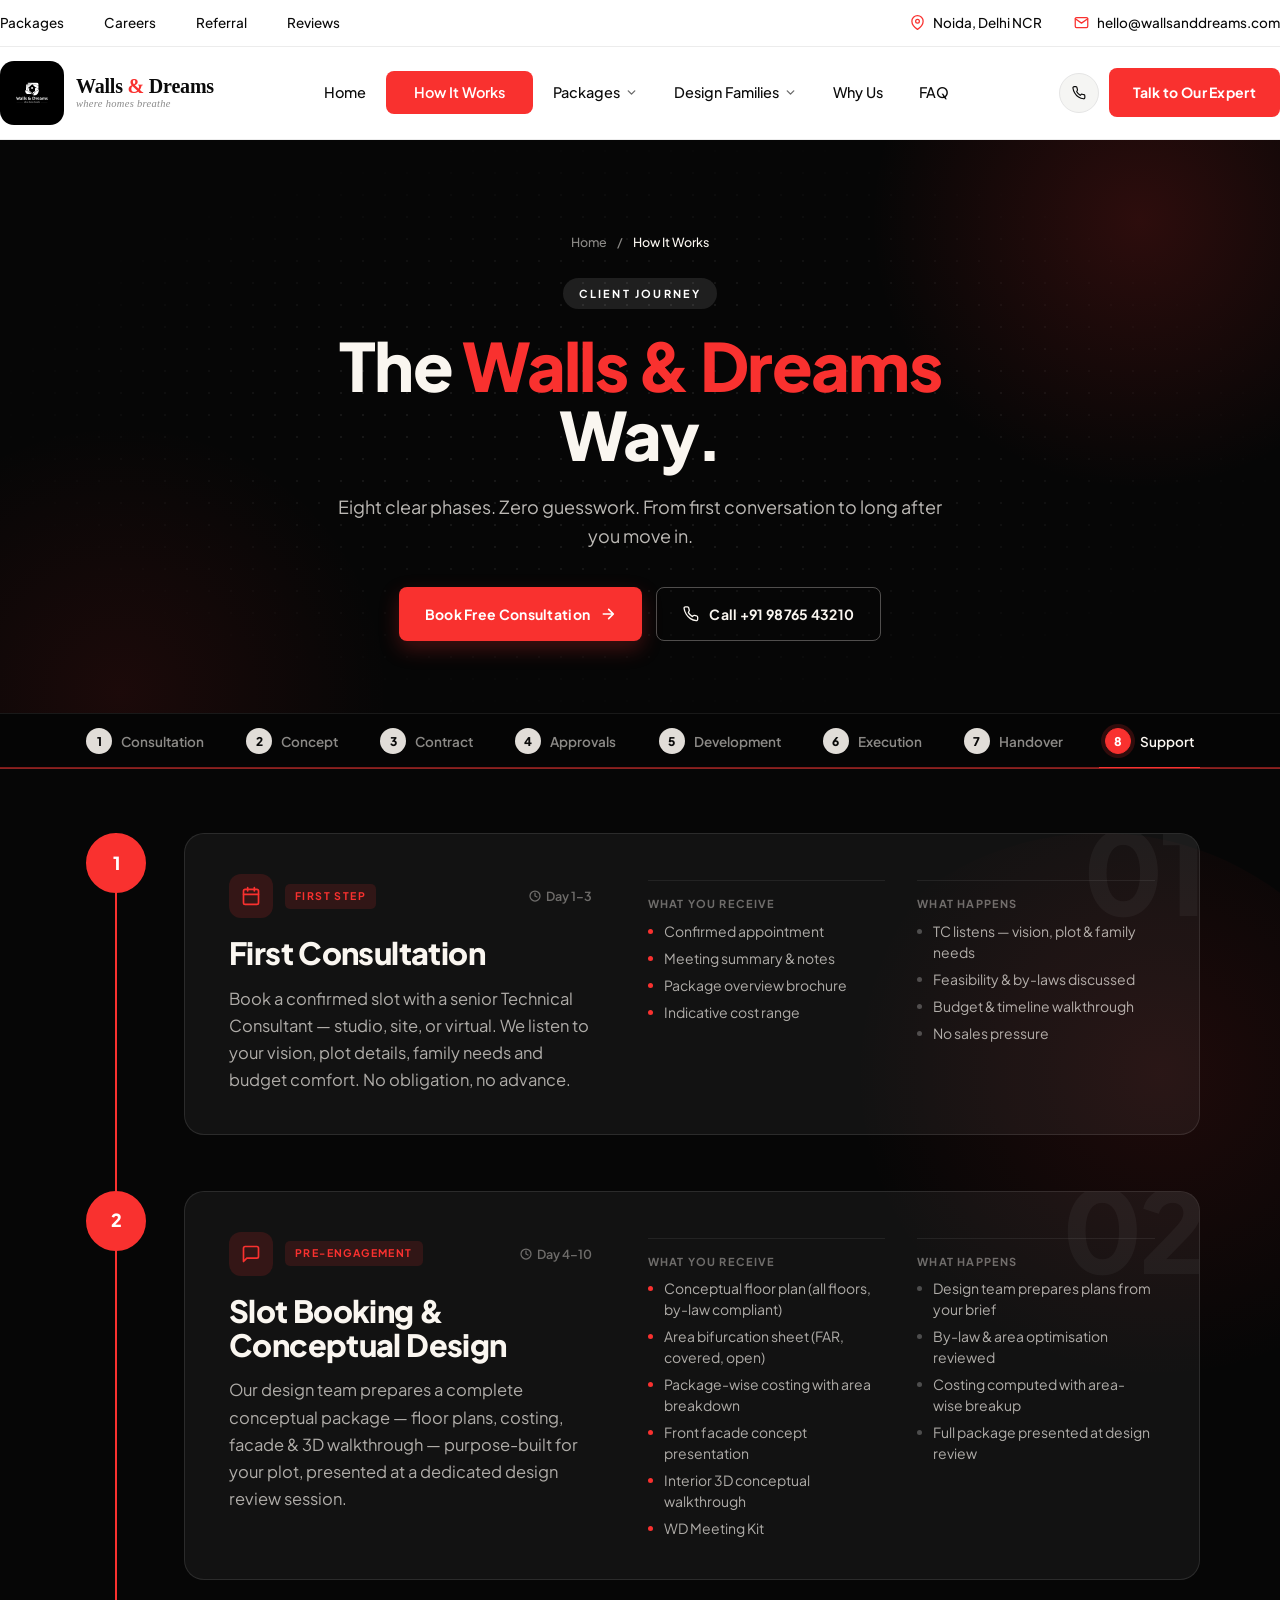
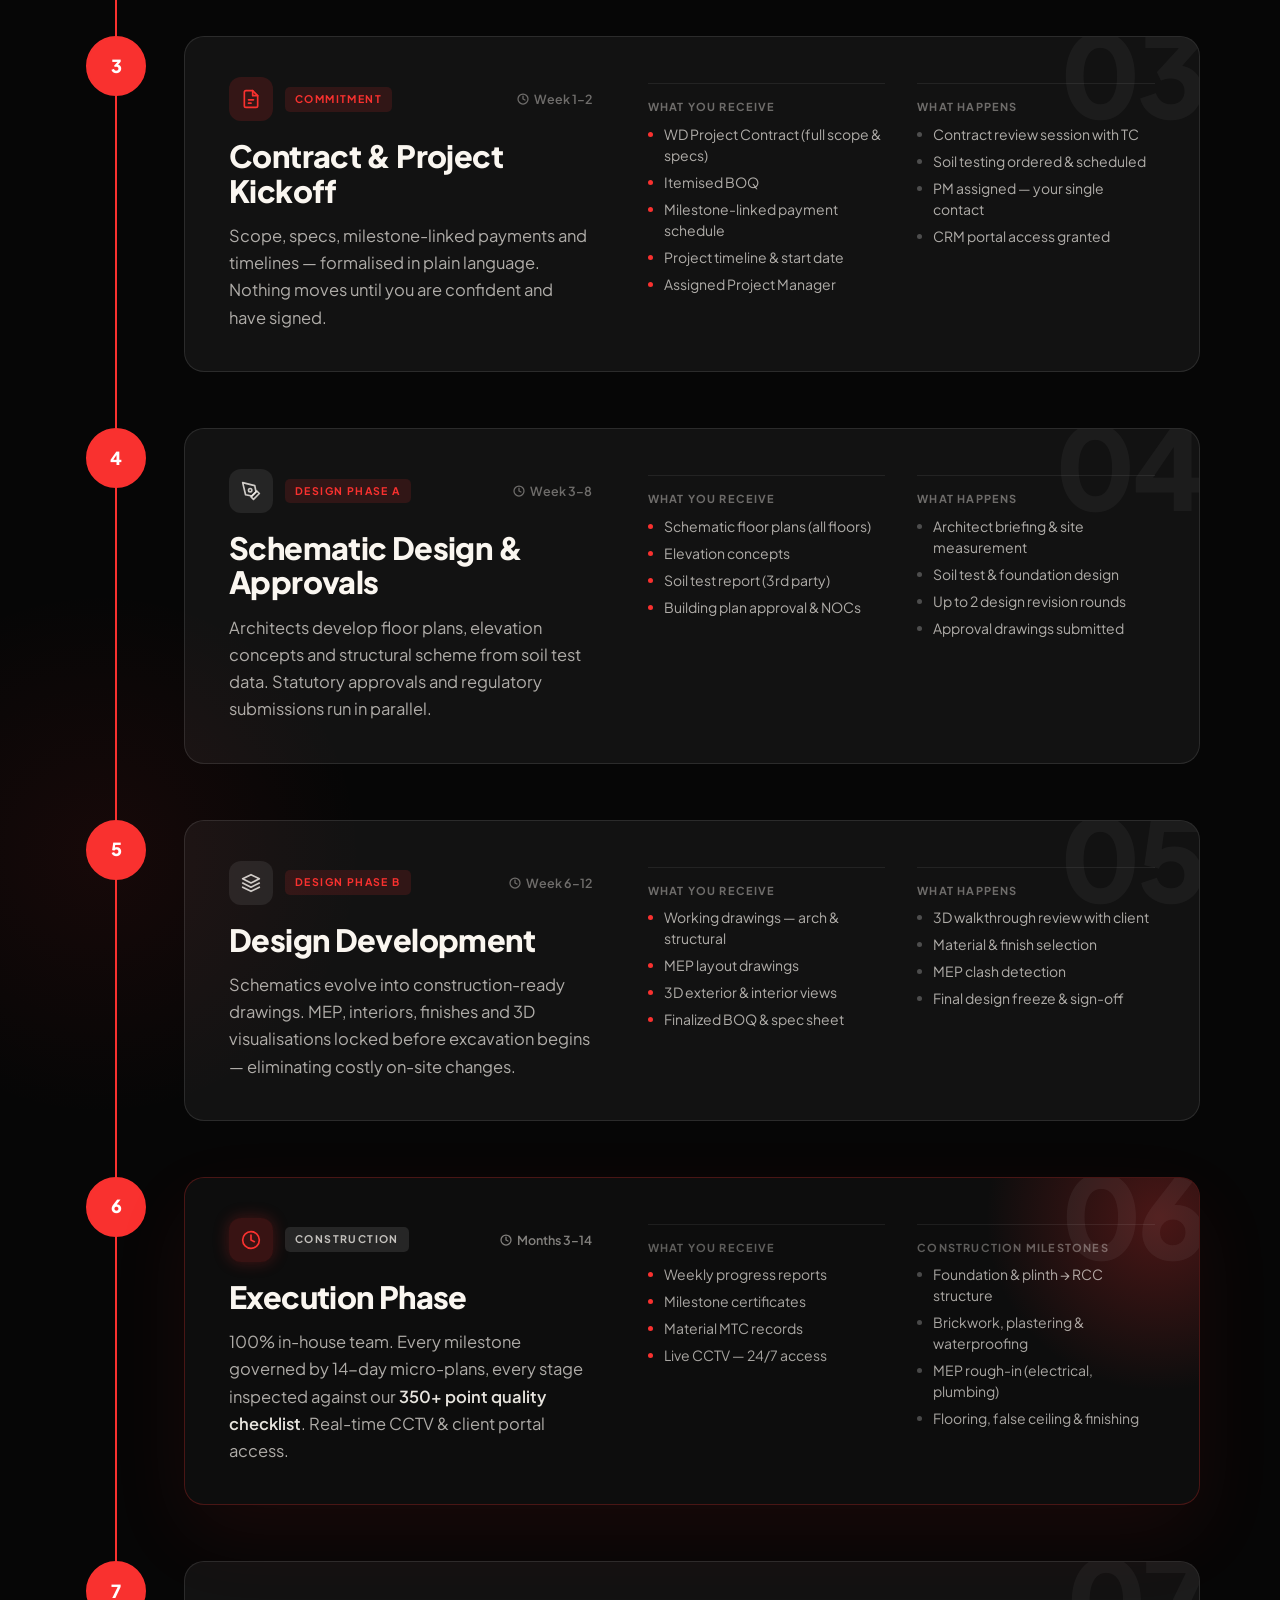
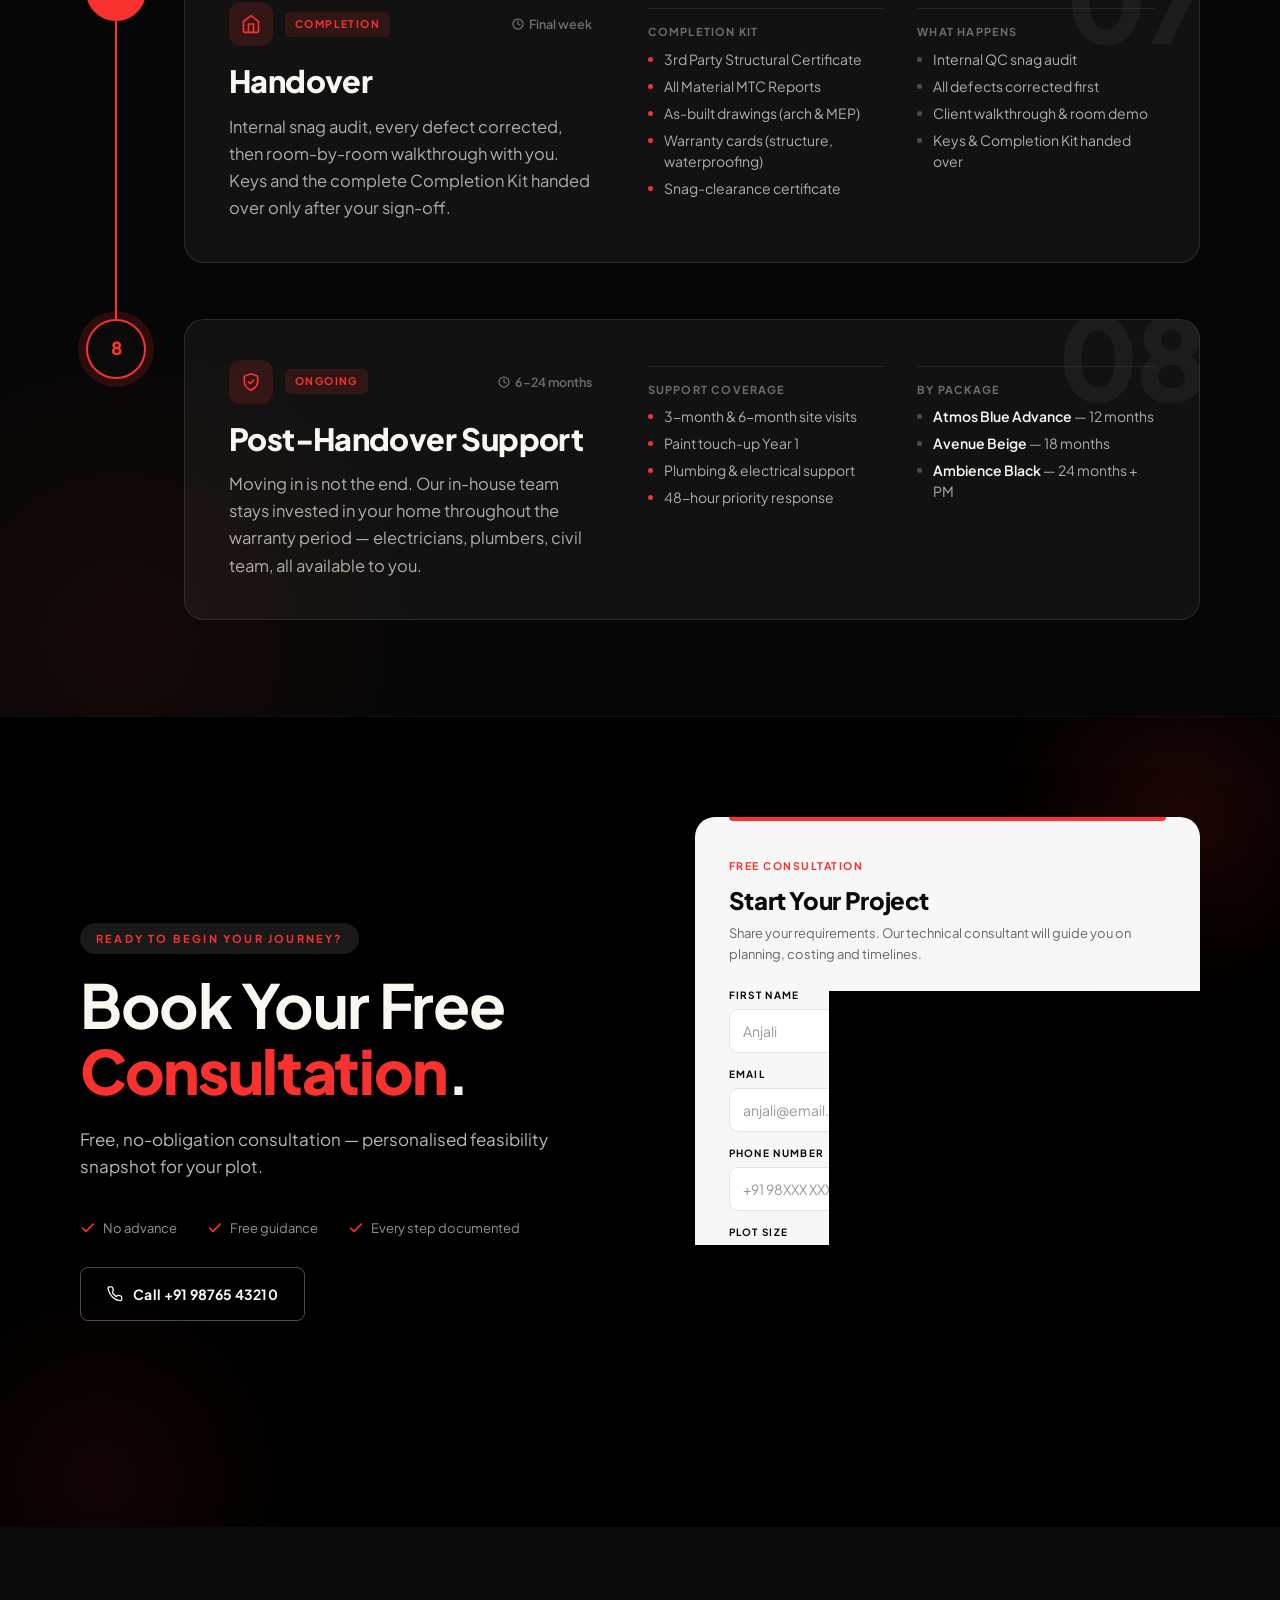
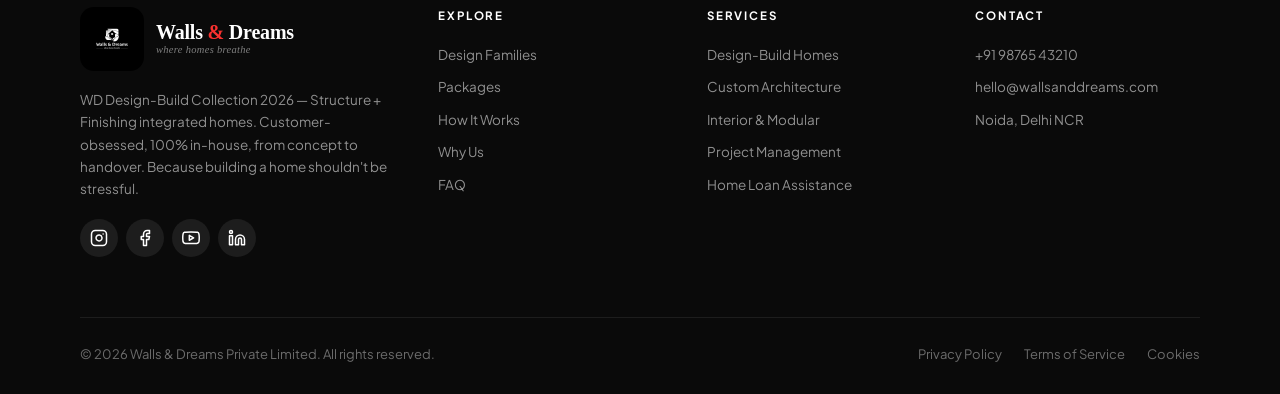
==== how-it-works/v2/index.html @ 701b35e3 "Add /how-it-works/v2/: the home page's 8-phase Client Journey as a dark timeline page Client asked f" ====
<!DOCTYPE html>
<html lang="en">
<head>
<meta charset="UTF-8">
<meta name="viewport" content="width=device-width, initial-scale=1.0">
<meta name="description" content="Eight clear phases, zero guesswork: first consultation, conceptual design, contract and kickoff, approvals, design development, in-house execution with live CCTV, handover with a Completion Kit, and up to 24 months of post-handover support.">
<title>How It Works: The Walls &amp; Dreams Way in 8 Phases | Walls &amp; Dreams</title>
<!-- v2 draft: duplicates the home page's Client Journey section and /how-it-works/ until the client picks one -->
<meta name="robots" content="noindex">
<link rel="canonical" href="https://wallsanddreams.com/how-it-works/v2/">
<meta property="og:type" content="website">
<meta property="og:site_name" content="Walls &amp; Dreams">
<meta property="og:title" content="The Walls &amp; Dreams Way — 8 Phases | Walls &amp; Dreams">
<meta property="og:description" content="Eight clear phases. Zero guesswork. From first conversation to long after you move in.">
<meta property="og:url" content="https://wallsanddreams.com/how-it-works/v2/">
<meta name="twitter:card" content="summary">
<link rel="preconnect" href="https://fonts.googleapis.com">
<link rel="preconnect" href="https://fonts.gstatic.com" crossorigin>
<link href="https://fonts.googleapis.com/css2?family=Plus+Jakarta+Sans:ital,wght@0,300;0,400;0,500;0,600;0,700;0,800;1,400&display=swap" rel="stylesheet">
<link rel="stylesheet" href="../../css/style.css">
<link rel="stylesheet" href="../../css/how-it-works-v2.css">
<script type="application/ld+json">
{
  "@context": "https://schema.org",
  "@graph": [
    {
      "@type": "BreadcrumbList",
      "itemListElement": [
        { "@type": "ListItem", "position": 1, "name": "Home", "item": "https://wallsanddreams.com/" },
        { "@type": "ListItem", "position": 2, "name": "How It Works", "item": "https://wallsanddreams.com/how-it-works/v2/" }
      ]
    },
    {
      "@type": "ItemList",
      "name": "The Walls & Dreams Way",
      "description": "Eight clear phases. Zero guesswork. From first conversation to long after you move in.",
      "itemListOrder": "https://schema.org/ItemListOrderAscending",
      "numberOfItems": 8,
      "itemListElement": [
        { "@type": "ListItem", "position": 1, "name": "First Consultation", "url": "https://wallsanddreams.com/how-it-works/v2/#step-1", "description": "Book a confirmed slot with a senior Technical Consultant — studio, site, or virtual. We listen to your vision, plot details, family needs and budget comfort. No obligation, no advance." },
        { "@type": "ListItem", "position": 2, "name": "Slot Booking & Conceptual Design", "url": "https://wallsanddreams.com/how-it-works/v2/#step-2", "description": "Our design team prepares a complete conceptual package — floor plans, costing, facade & 3D walkthrough — purpose-built for your plot, presented at a dedicated design review session." },
        { "@type": "ListItem", "position": 3, "name": "Contract & Project Kickoff", "url": "https://wallsanddreams.com/how-it-works/v2/#step-3", "description": "Scope, specs, milestone-linked payments and timelines — formalised in plain language. Nothing moves until you are confident and have signed." },
        { "@type": "ListItem", "position": 4, "name": "Schematic Design & Approvals", "url": "https://wallsanddreams.com/how-it-works/v2/#step-4", "description": "Architects develop floor plans, elevation concepts and structural scheme from soil test data. Statutory approvals and regulatory submissions run in parallel." },
        { "@type": "ListItem", "position": 5, "name": "Design Development", "url": "https://wallsanddreams.com/how-it-works/v2/#step-5", "description": "Schematics evolve into construction-ready drawings. MEP, interiors, finishes and 3D visualisations locked before excavation begins — eliminating costly on-site changes." },
        { "@type": "ListItem", "position": 6, "name": "Execution Phase", "url": "https://wallsanddreams.com/how-it-works/v2/#step-6", "description": "100% in-house team. Every milestone governed by 14-day micro-plans, every stage inspected against our 350+ point quality checklist. Real-time CCTV & client portal access." },
        { "@type": "ListItem", "position": 7, "name": "Handover", "url": "https://wallsanddreams.com/how-it-works/v2/#step-7", "description": "Internal snag audit, every defect corrected, then room-by-room walkthrough with you. Keys and the complete Completion Kit handed over only after your sign-off." },
        { "@type": "ListItem", "position": 8, "name": "Post-Handover Support", "url": "https://wallsanddreams.com/how-it-works/v2/#step-8", "description": "Moving in is not the end. Our in-house team stays invested in your home throughout the warranty period — electricians, plumbers, civil team, all available to you." }
      ]
    }
  ]
}
</script>
</head>
<body class="hiw-page">

<!-- ============================================
     HEADER (same as the homepage, links rewired)
============================================ -->
<header class="header" id="top">
  <div class="utility-bar">
    <div class="container utility-inner">
      <div class="utility-left">
        <a href="/#packages">Packages</a>
        <a href="#">Careers</a>
        <a href="#">Referral</a>
        <a href="/#reviews">Reviews</a>
      </div>
      <div class="utility-right">
        <a href="#" class="utility-info">
          <svg width="15" height="15" viewBox="0 0 24 24" fill="none" stroke="currentColor" stroke-width="2" stroke-linecap="round" stroke-linejoin="round" aria-hidden="true"><path d="M21 10c0 7-9 13-9 13s-9-6-9-13a9 9 0 0 1 18 0z"/><circle cx="12" cy="10" r="3"/></svg>
          Noida, Delhi NCR
        </a>
        <a href="mailto:hello@wallsanddreams.com" class="utility-info">
          <svg width="15" height="15" viewBox="0 0 24 24" fill="none" stroke="currentColor" stroke-width="2" stroke-linecap="round" stroke-linejoin="round" aria-hidden="true"><path d="M4 4h16c1.1 0 2 .9 2 2v12c0 1.1-.9 2-2 2H4c-1.1 0-2-.9-2-2V6c0-1.1.9-2 2-2z"/><polyline points="22,6 12,13 2,6"/></svg>
          hello@wallsanddreams.com
        </a>
      </div>
    </div>
  </div>

  <div class="main-header">
    <div class="container main-header-inner">
      <a href="/" class="logo" aria-label="Walls & Dreams home">
        <img src="../../images/wd-logo.png" alt="" class="logo-img logo-img--header" aria-hidden="true">
        <span class="logo-wordmark">
          <span class="logo-wordmark-main">Walls <span class="logo-amp">&amp;</span> Dreams</span>
          <span class="logo-wordmark-sub">where homes breathe</span>
        </span>
      </a>
      <nav class="nav" aria-label="Primary">
        <a class="nav-link" href="/">Home</a>
        <a class="nav-link active" href="/how-it-works/v2/" aria-current="page">How It Works</a>
        <a class="nav-link" href="/#packages">Packages
          <svg width="13" height="13" viewBox="0 0 24 24" fill="none" stroke="currentColor" stroke-width="2.5" stroke-linecap="round" stroke-linejoin="round"><polyline points="6 9 12 15 18 9"/></svg>
        </a>
        <a class="nav-link" href="/#work">Design Families
          <svg width="13" height="13" viewBox="0 0 24 24" fill="none" stroke="currentColor" stroke-width="2.5" stroke-linecap="round" stroke-linejoin="round"><polyline points="6 9 12 15 18 9"/></svg>
        </a>
        <a class="nav-link" href="/#why">Why Us</a>
        <a class="nav-link" href="/#faq">FAQ</a>
      </nav>
      <div class="header-actions">
        <a href="tel:+919876543210" class="btn-call">
          <svg width="14" height="14" viewBox="0 0 24 24" fill="none" stroke="currentColor" stroke-width="2" stroke-linecap="round" stroke-linejoin="round"><path d="M22 16.92v3a2 2 0 0 1-2.18 2 19.79 19.79 0 0 1-8.63-3.07A19.5 19.5 0 0 1 4.69 12 19.79 19.79 0 0 1 1.62 3.38 2 2 0 0 1 3.6 1.21h3a2 2 0 0 1 2 1.72c.127.96.361 1.903.7 2.81a2 2 0 0 1-.45 2.11L8.09 9.91a16 16 0 0 0 6 6l1.27-1.27a2 2 0 0 1 2.11-.45c.907.339 1.85.573 2.81.7A2 2 0 0 1 22 16.92z"/></svg>
        </a>
        <a href="#hiw-form" class="btn btn-talk">Talk to Our Expert</a>
      </div>
      <button class="hamburger" aria-label="Toggle menu" aria-expanded="false">
        <span></span><span></span><span></span>
      </button>
    </div>
  </div>
</header>

<main>

<!-- ============================================
     HERO
============================================ -->
<section class="hiw-hero">
  <div class="hiw-hero-dots" aria-hidden="true"></div>
  <div class="container hiw-hero-inner">
    <nav class="hiw-crumbs" aria-label="Breadcrumb">
      <a href="/">Home</a>
      <span aria-hidden="true">/</span>
      <span aria-current="page">How It Works</span>
    </nav>
    <span class="eyebrow eyebrow-light">Client Journey</span>
    <h1 class="hiw-h1">The <em>Walls &amp; Dreams</em> Way.</h1>
    <p class="hiw-hero-sub">Eight clear phases. Zero guesswork. From first conversation to long after you move in.</p>
    <div class="hiw-hero-actions">
      <a href="#hiw-form" class="btn btn-red">Book Free Consultation
        <svg width="16" height="16" viewBox="0 0 24 24" fill="none" stroke="currentColor" stroke-width="2.5" stroke-linecap="round" stroke-linejoin="round"><path d="M5 12h14M13 5l7 7-7 7"/></svg>
      </a>
      <a href="tel:+919876543210" class="btn cta-call">
        <svg width="16" height="16" viewBox="0 0 24 24" fill="none" stroke="currentColor" stroke-width="2" stroke-linecap="round" stroke-linejoin="round"><path d="M22 16.92v3a2 2 0 0 1-2.18 2 19.79 19.79 0 0 1-8.63-3.07A19.5 19.5 0 0 1 4.69 12 19.79 19.79 0 0 1 1.62 3.38 2 2 0 0 1 3.6 1.21h3a2 2 0 0 1 2 1.72c.127.96.361 1.903.7 2.81a2 2 0 0 1-.45 2.11L8.09 9.91a16 16 0 0 0 6 6l1.27-1.27a2 2 0 0 1 2.11-.45c.907.339 1.85.573 2.81.7A2 2 0 0 1 22 16.92z"/></svg>
        Call +91 98765 43210
      </a>
    </div>
  </div>
</section>

<div class="hiw-journey">

<!-- ambient glows (sibling of .hiw-steps; clipped so they never overflow on phones) -->
<div class="hiw-steps-bg" aria-hidden="true">
  <div class="cj-bg-glow cj-bg-glow--top"></div>
  <div class="cj-bg-glow cj-bg-glow--mid"></div>
  <div class="cj-bg-glow cj-bg-glow--bottom"></div>
</div>

<!-- ============================================
     STICKY PHASE RAIL
============================================ -->
<nav class="hiw-rail" aria-label="Phases">
  <div class="container hiw-rail-inner">
    <ul class="hiw-rail-list">
      <li><a class="hiw-rail-link" href="#step-1" data-step="1"><span class="hiw-rail-chip" aria-hidden="true">1</span><span class="hiw-rail-label">Consultation</span></a></li>
      <li><a class="hiw-rail-link" href="#step-2" data-step="2"><span class="hiw-rail-chip" aria-hidden="true">2</span><span class="hiw-rail-label">Concept</span></a></li>
      <li><a class="hiw-rail-link" href="#step-3" data-step="3"><span class="hiw-rail-chip" aria-hidden="true">3</span><span class="hiw-rail-label">Contract</span></a></li>
      <li><a class="hiw-rail-link" href="#step-4" data-step="4"><span class="hiw-rail-chip" aria-hidden="true">4</span><span class="hiw-rail-label">Approvals</span></a></li>
      <li><a class="hiw-rail-link" href="#step-5" data-step="5"><span class="hiw-rail-chip" aria-hidden="true">5</span><span class="hiw-rail-label">Development</span></a></li>
      <li><a class="hiw-rail-link" href="#step-6" data-step="6"><span class="hiw-rail-chip" aria-hidden="true">6</span><span class="hiw-rail-label">Execution</span></a></li>
      <li><a class="hiw-rail-link" href="#step-7" data-step="7"><span class="hiw-rail-chip" aria-hidden="true">7</span><span class="hiw-rail-label">Handover</span></a></li>
      <li><a class="hiw-rail-link" href="#step-8" data-step="8"><span class="hiw-rail-chip" aria-hidden="true">8</span><span class="hiw-rail-label">Support</span></a></li>
    </ul>
  </div>
  <span class="hiw-rail-progress" aria-hidden="true"></span>
</nav>

<!-- ============================================
     THE EIGHT PHASES (copy from the home page's Client Journey cards)
============================================ -->
<div class="hiw-steps">

  <!-- PHASE 01 -->
  <section class="hiw-step" id="step-1" data-step="1">
    <div class="container hiw-phase">
      <div class="hiw-node" aria-hidden="true"><span>1</span></div>
      <div class="hiw-phase-body" data-animate>
        <div class="cj-card-num" aria-hidden="true">01</div>
        <div class="hiw-phase-intro">
          <div class="cj-card-top">
            <div class="cj-card-icon cj-card-icon--red"><svg width="20" height="20" viewBox="0 0 24 24" fill="none" stroke="currentColor" stroke-width="2" stroke-linecap="round" stroke-linejoin="round"><rect x="3" y="4" width="18" height="18" rx="2"/><line x1="16" y1="2" x2="16" y2="6"/><line x1="8" y1="2" x2="8" y2="6"/><line x1="3" y1="10" x2="21" y2="10"/></svg></div>
            <span class="cj-card-tag">First Step</span>
            <span class="cj-card-time"><svg width="12" height="12" viewBox="0 0 24 24" fill="none" stroke="currentColor" stroke-width="2.5" stroke-linecap="round" stroke-linejoin="round"><circle cx="12" cy="12" r="10"/><polyline points="12 6 12 12 16 14"/></svg>Day 1–3</span>
          </div>
          <h2 class="hiw-phase-title">First Consultation</h2>
          <p class="hiw-phase-desc">Book a confirmed slot with a senior Technical Consultant — studio, site, or virtual. We listen to your vision, plot details, family needs and budget comfort. No obligation, no advance.</p>
        </div>
        <div class="hiw-phase-lists">
          <div class="cj-card-delivers">
            <p class="cj-card-dlabel">What you receive</p>
            <ul><li>Confirmed appointment</li><li>Meeting summary &amp; notes</li><li>Package overview brochure</li><li>Indicative cost range</li></ul>
          </div>
          <div class="cj-card-steps">
            <p class="cj-card-dlabel">What happens</p>
            <ul><li>TC listens — vision, plot &amp; family needs</li><li>Feasibility &amp; by-laws discussed</li><li>Budget &amp; timeline walkthrough</li><li>No sales pressure</li></ul>
          </div>
        </div>
      </div>
    </div>
  </section>

  <!-- PHASE 02 -->
  <section class="hiw-step" id="step-2" data-step="2">
    <div class="container hiw-phase">
      <div class="hiw-node" aria-hidden="true"><span>2</span></div>
      <div class="hiw-phase-body" data-animate>
        <div class="cj-card-num" aria-hidden="true">02</div>
        <div class="hiw-phase-intro">
          <div class="cj-card-top">
            <div class="cj-card-icon cj-card-icon--red"><svg width="20" height="20" viewBox="0 0 24 24" fill="none" stroke="currentColor" stroke-width="2" stroke-linecap="round" stroke-linejoin="round"><path d="M21 15a2 2 0 0 1-2 2H7l-4 4V5a2 2 0 0 1 2-2h14a2 2 0 0 1 2 2z"/></svg></div>
            <span class="cj-card-tag">Pre-Engagement</span>
            <span class="cj-card-time"><svg width="12" height="12" viewBox="0 0 24 24" fill="none" stroke="currentColor" stroke-width="2.5" stroke-linecap="round" stroke-linejoin="round"><circle cx="12" cy="12" r="10"/><polyline points="12 6 12 12 16 14"/></svg>Day 4–10</span>
          </div>
          <h2 class="hiw-phase-title">Slot Booking &amp; Conceptual Design</h2>
          <p class="hiw-phase-desc">Our design team prepares a complete conceptual package — floor plans, costing, facade &amp; 3D walkthrough — purpose-built for your plot, presented at a dedicated design review session.</p>
        </div>
        <div class="hiw-phase-lists">
          <div class="cj-card-delivers">
            <p class="cj-card-dlabel">What you receive</p>
            <ul><li>Conceptual floor plan (all floors, by-law compliant)</li><li>Area bifurcation sheet (FAR, covered, open)</li><li>Package-wise costing with area breakdown</li><li>Front facade concept presentation</li><li>Interior 3D conceptual walkthrough</li><li>WD Meeting Kit</li></ul>
          </div>
          <div class="cj-card-steps">
            <p class="cj-card-dlabel">What happens</p>
            <ul><li>Design team prepares plans from your brief</li><li>By-law &amp; area optimisation reviewed</li><li>Costing computed with area-wise breakup</li><li>Full package presented at design review</li></ul>
          </div>
        </div>
      </div>
    </div>
  </section>

  <!-- PHASE 03 -->
  <section class="hiw-step" id="step-3" data-step="3">
    <div class="container hiw-phase">
      <div class="hiw-node" aria-hidden="true"><span>3</span></div>
      <div class="hiw-phase-body" data-animate>
        <div class="cj-card-num" aria-hidden="true">03</div>
        <div class="hiw-phase-intro">
          <div class="cj-card-top">
            <div class="cj-card-icon cj-card-icon--red"><svg width="20" height="20" viewBox="0 0 24 24" fill="none" stroke="currentColor" stroke-width="2" stroke-linecap="round" stroke-linejoin="round"><path d="M14 2H6a2 2 0 0 0-2 2v16a2 2 0 0 0 2 2h12a2 2 0 0 0 2-2V8z"/><polyline points="14 2 14 8 20 8"/><line x1="9" y1="13" x2="15" y2="13"/><line x1="9" y1="17" x2="12" y2="17"/></svg></div>
            <span class="cj-card-tag">Commitment</span>
            <span class="cj-card-time"><svg width="12" height="12" viewBox="0 0 24 24" fill="none" stroke="currentColor" stroke-width="2.5" stroke-linecap="round" stroke-linejoin="round"><circle cx="12" cy="12" r="10"/><polyline points="12 6 12 12 16 14"/></svg>Week 1–2</span>
          </div>
          <h2 class="hiw-phase-title">Contract &amp; Project Kickoff</h2>
          <p class="hiw-phase-desc">Scope, specs, milestone-linked payments and timelines — formalised in plain language. Nothing moves until you are confident and have signed.</p>
        </div>
        <div class="hiw-phase-lists">
          <div class="cj-card-delivers">
            <p class="cj-card-dlabel">What you receive</p>
            <ul><li>WD Project Contract (full scope &amp; specs)</li><li>Itemised BOQ</li><li>Milestone-linked payment schedule</li><li>Project timeline &amp; start date</li><li>Assigned Project Manager</li></ul>
          </div>
          <div class="cj-card-steps">
            <p class="cj-card-dlabel">What happens</p>
            <ul><li>Contract review session with TC</li><li>Soil testing ordered &amp; scheduled</li><li>PM assigned — your single contact</li><li>CRM portal access granted</li></ul>
          </div>
        </div>
      </div>
    </div>
  </section>

  <!-- PHASE 04 -->
  <section class="hiw-step" id="step-4" data-step="4">
    <div class="container hiw-phase">
      <div class="hiw-node" aria-hidden="true"><span>4</span></div>
      <div class="hiw-phase-body" data-animate>
        <div class="cj-card-num" aria-hidden="true">04</div>
        <div class="hiw-phase-intro">
          <div class="cj-card-top">
            <div class="cj-card-icon cj-card-icon--ink"><svg width="20" height="20" viewBox="0 0 24 24" fill="none" stroke="currentColor" stroke-width="2" stroke-linecap="round" stroke-linejoin="round"><path d="M12 19l7-7 3 3-7 7-3-3z"/><path d="M18 13l-1.5-7.5L2 2l3.5 14.5L13 18l5-5z"/><circle cx="11" cy="11" r="2"/></svg></div>
            <span class="cj-card-tag">Design Phase A</span>
            <span class="cj-card-time"><svg width="12" height="12" viewBox="0 0 24 24" fill="none" stroke="currentColor" stroke-width="2.5" stroke-linecap="round" stroke-linejoin="round"><circle cx="12" cy="12" r="10"/><polyline points="12 6 12 12 16 14"/></svg>Week 3–8</span>
          </div>
          <h2 class="hiw-phase-title">Schematic Design &amp; Approvals</h2>
          <p class="hiw-phase-desc">Architects develop floor plans, elevation concepts and structural scheme from soil test data. Statutory approvals and regulatory submissions run in parallel.</p>
        </div>
        <div class="hiw-phase-lists">
          <div class="cj-card-delivers">
            <p class="cj-card-dlabel">What you receive</p>
            <ul><li>Schematic floor plans (all floors)</li><li>Elevation concepts</li><li>Soil test report (3rd party)</li><li>Building plan approval &amp; NOCs</li></ul>
          </div>
          <div class="cj-card-steps">
            <p class="cj-card-dlabel">What happens</p>
            <ul><li>Architect briefing &amp; site measurement</li><li>Soil test &amp; foundation design</li><li>Up to 2 design revision rounds</li><li>Approval drawings submitted</li></ul>
          </div>
        </div>
      </div>
    </div>
  </section>

  <!-- PHASE 05 -->
  <section class="hiw-step" id="step-5" data-step="5">
    <div class="container hiw-phase">
      <div class="hiw-node" aria-hidden="true"><span>5</span></div>
      <div class="hiw-phase-body" data-animate>
        <div class="cj-card-num" aria-hidden="true">05</div>
        <div class="hiw-phase-intro">
          <div class="cj-card-top">
            <div class="cj-card-icon cj-card-icon--ink"><svg width="20" height="20" viewBox="0 0 24 24" fill="none" stroke="currentColor" stroke-width="2" stroke-linecap="round" stroke-linejoin="round"><polygon points="12 2 2 7 12 12 22 7 12 2"/><polyline points="2 17 12 22 22 17"/><polyline points="2 12 12 17 22 12"/></svg></div>
            <span class="cj-card-tag">Design Phase B</span>
            <span class="cj-card-time"><svg width="12" height="12" viewBox="0 0 24 24" fill="none" stroke="currentColor" stroke-width="2.5" stroke-linecap="round" stroke-linejoin="round"><circle cx="12" cy="12" r="10"/><polyline points="12 6 12 12 16 14"/></svg>Week 6–12</span>
          </div>
          <h2 class="hiw-phase-title">Design Development</h2>
          <p class="hiw-phase-desc">Schematics evolve into construction-ready drawings. MEP, interiors, finishes and 3D visualisations locked before excavation begins — eliminating costly on-site changes.</p>
        </div>
        <div class="hiw-phase-lists">
          <div class="cj-card-delivers">
            <p class="cj-card-dlabel">What you receive</p>
            <ul><li>Working drawings — arch &amp; structural</li><li>MEP layout drawings</li><li>3D exterior &amp; interior views</li><li>Finalized BOQ &amp; spec sheet</li></ul>
          </div>
          <div class="cj-card-steps">
            <p class="cj-card-dlabel">What happens</p>
            <ul><li>3D walkthrough review with client</li><li>Material &amp; finish selection</li><li>MEP clash detection</li><li>Final design freeze &amp; sign-off</li></ul>
          </div>
        </div>
      </div>
    </div>
  </section>

  <!-- PHASE 06 — accent -->
  <section class="hiw-step hiw-step--accent" id="step-6" data-step="6">
    <div class="container hiw-phase">
      <div class="hiw-node" aria-hidden="true"><span>6</span></div>
      <div class="hiw-phase-body" data-animate>
        <div class="cj-card-num cj-card-num--light" aria-hidden="true">06</div>
        <div class="hiw-phase-intro">
          <div class="cj-card-top">
            <div class="cj-card-icon cj-card-icon--glow"><svg width="20" height="20" viewBox="0 0 24 24" fill="none" stroke="currentColor" stroke-width="2" stroke-linecap="round" stroke-linejoin="round"><circle cx="12" cy="12" r="10"/><polyline points="12 6 12 12 16 14"/></svg></div>
            <span class="cj-card-tag cj-card-tag--light">Construction</span>
            <span class="cj-card-time cj-card-time--light"><svg width="12" height="12" viewBox="0 0 24 24" fill="none" stroke="currentColor" stroke-width="2.5" stroke-linecap="round" stroke-linejoin="round"><circle cx="12" cy="12" r="10"/><polyline points="12 6 12 12 16 14"/></svg>Months 3–14</span>
          </div>
          <h2 class="hiw-phase-title">Execution Phase</h2>
          <p class="hiw-phase-desc">100% in-house team. Every milestone governed by 14-day micro-plans, every stage inspected against our <strong>350+ point quality checklist</strong>. Real-time CCTV &amp; client portal access.</p>
        </div>
        <div class="hiw-phase-lists">
          <div class="cj-card-delivers">
            <p class="cj-card-dlabel cj-card-dlabel--light">What you receive</p>
            <ul><li>Weekly progress reports</li><li>Milestone certificates</li><li>Material MTC records</li><li>Live CCTV — 24/7 access</li></ul>
          </div>
          <div class="cj-card-steps">
            <p class="cj-card-dlabel cj-card-dlabel--light">Construction milestones</p>
            <ul><li>Foundation &amp; plinth → RCC structure</li><li>Brickwork, plastering &amp; waterproofing</li><li>MEP rough-in (electrical, plumbing)</li><li>Flooring, false ceiling &amp; finishing</li></ul>
          </div>
        </div>
      </div>
    </div>
  </section>

  <!-- PHASE 07 -->
  <section class="hiw-step" id="step-7" data-step="7">
    <div class="container hiw-phase">
      <div class="hiw-node" aria-hidden="true"><span>7</span></div>
      <div class="hiw-phase-body" data-animate>
        <div class="cj-card-num" aria-hidden="true">07</div>
        <div class="hiw-phase-intro">
          <div class="cj-card-top">
            <div class="cj-card-icon cj-card-icon--red"><svg width="20" height="20" viewBox="0 0 24 24" fill="none" stroke="currentColor" stroke-width="2" stroke-linecap="round" stroke-linejoin="round"><path d="M3 9l9-7 9 7v11a2 2 0 0 1-2 2H5a2 2 0 0 1-2-2z"/><polyline points="9 22 9 12 15 12 15 22"/></svg></div>
            <span class="cj-card-tag">Completion</span>
            <span class="cj-card-time"><svg width="12" height="12" viewBox="0 0 24 24" fill="none" stroke="currentColor" stroke-width="2.5" stroke-linecap="round" stroke-linejoin="round"><circle cx="12" cy="12" r="10"/><polyline points="12 6 12 12 16 14"/></svg>Final week</span>
          </div>
          <h2 class="hiw-phase-title">Handover</h2>
          <p class="hiw-phase-desc">Internal snag audit, every defect corrected, then room-by-room walkthrough with you. Keys and the complete Completion Kit handed over only after your sign-off.</p>
        </div>
        <div class="hiw-phase-lists">
          <div class="cj-card-delivers">
            <p class="cj-card-dlabel">Completion Kit</p>
            <ul><li>3rd Party Structural Certificate</li><li>All Material MTC Reports</li><li>As-built drawings (arch &amp; MEP)</li><li>Warranty cards (structure, waterproofing)</li><li>Snag-clearance certificate</li></ul>
          </div>
          <div class="cj-card-steps">
            <p class="cj-card-dlabel">What happens</p>
            <ul><li>Internal QC snag audit</li><li>All defects corrected first</li><li>Client walkthrough &amp; room demo</li><li>Keys &amp; Completion Kit handed over</li></ul>
          </div>
        </div>
      </div>
    </div>
  </section>

  <!-- PHASE 08 -->
  <section class="hiw-step" id="step-8" data-step="8">
    <div class="container hiw-phase">
      <div class="hiw-node" aria-hidden="true"><span>8</span></div>
      <div class="hiw-phase-body" data-animate>
        <div class="cj-card-num" aria-hidden="true">08</div>
        <div class="hiw-phase-intro">
          <div class="cj-card-top">
            <div class="cj-card-icon cj-card-icon--red"><svg width="20" height="20" viewBox="0 0 24 24" fill="none" stroke="currentColor" stroke-width="2" stroke-linecap="round" stroke-linejoin="round"><path d="M12 22s8-4 8-10V5l-8-3-8 3v7c0 6 8 10 8 10z"/><path d="M9 12l2 2 4-4"/></svg></div>
            <span class="cj-card-tag">Ongoing</span>
            <span class="cj-card-time"><svg width="12" height="12" viewBox="0 0 24 24" fill="none" stroke="currentColor" stroke-width="2.5" stroke-linecap="round" stroke-linejoin="round"><circle cx="12" cy="12" r="10"/><polyline points="12 6 12 12 16 14"/></svg>6–24 months</span>
          </div>
          <h2 class="hiw-phase-title">Post-Handover Support</h2>
          <p class="hiw-phase-desc">Moving in is not the end. Our in-house team stays invested in your home throughout the warranty period — electricians, plumbers, civil team, all available to you.</p>
        </div>
        <div class="hiw-phase-lists">
          <div class="cj-card-delivers">
            <p class="cj-card-dlabel">Support coverage</p>
            <ul><li>3-month &amp; 6-month site visits</li><li>Paint touch-up Year 1</li><li>Plumbing &amp; electrical support</li><li>48-hour priority response</li></ul>
          </div>
          <div class="cj-card-steps">
            <p class="cj-card-dlabel">By package</p>
            <ul><li><strong>Atmos Blue Advance</strong> — 12 months</li><li><strong>Avenue Beige</strong> — 18 months</li><li><strong>Ambience Black</strong> — 24 months + PM</li></ul>
          </div>
        </div>
      </div>
    </div>
  </section>

</div><!-- /hiw-steps -->
</div><!-- /hiw-journey -->

<!-- ============================================
     FINAL CTA + INLINE FORM
============================================ -->
<section class="final-cta hiw-cta" id="start">
  <div class="container cta-inner hiw-cta-grid">
    <div class="hiw-cta-text">
      <span class="eyebrow cta-eyebrow">Ready to begin your journey?</span>
      <h2 class="cta-title">Book Your Free <em>Consultation</em>.</h2>
      <p class="cta-sub">Free, no-obligation consultation — personalised feasibility snapshot for your plot.</p>
      <div class="cta-trust">
        <span><svg width="16" height="16" viewBox="0 0 24 24" fill="none" stroke="currentColor" stroke-width="2.5" stroke-linecap="round" stroke-linejoin="round"><polyline points="20 6 9 17 4 12"/></svg> No advance</span>
        <span><svg width="16" height="16" viewBox="0 0 24 24" fill="none" stroke="currentColor" stroke-width="2.5" stroke-linecap="round" stroke-linejoin="round"><polyline points="20 6 9 17 4 12"/></svg> Free guidance</span>
        <span><svg width="16" height="16" viewBox="0 0 24 24" fill="none" stroke="currentColor" stroke-width="2.5" stroke-linecap="round" stroke-linejoin="round"><polyline points="20 6 9 17 4 12"/></svg> Every step documented</span>
      </div>
      <div class="cta-actions">
        <a href="tel:+919876543210" class="btn cta-call">
          <svg width="16" height="16" viewBox="0 0 24 24" fill="none" stroke="currentColor" stroke-width="2" stroke-linecap="round" stroke-linejoin="round"><path d="M22 16.92v3a2 2 0 0 1-2.18 2 19.79 19.79 0 0 1-8.63-3.07A19.5 19.5 0 0 1 4.69 12 19.79 19.79 0 0 1 1.62 3.38 2 2 0 0 1 3.6 1.21h3a2 2 0 0 1 2 1.72c.127.96.361 1.903.7 2.81a2 2 0 0 1-.45 2.11L8.09 9.91a16 16 0 0 0 6 6l1.27-1.27a2 2 0 0 1 2.11-.45c.907.339 1.85.573 2.81.7A2 2 0 0 1 22 16.92z"/></svg>
          Call +91 98765 43210
        </a>
      </div>
    </div>

    <form class="hero-form hiw-form" id="hiw-form" onsubmit="event.preventDefault();handleFormSubmit(this);">
      <span class="hf-tag">Free Consultation</span>
      <h3 class="hf-title">Start Your Project</h3>
      <p class="hf-sub">Share your requirements. Our technical consultant will guide you on planning, costing and timelines.</p>

      <div class="hf-fields">
        <div class="hf-row">
          <div class="hf-field">
            <label class="hf-label" for="w-fn">First Name</label>
            <input class="hf-input" id="w-fn" name="first_name" type="text" placeholder="Anjali" required>
          </div>
          <div class="hf-field">
            <label class="hf-label" for="w-ln">Last Name</label>
            <input class="hf-input" id="w-ln" name="last_name" type="text" placeholder="Sharma" required>
          </div>
        </div>
        <div class="hf-field">
          <label class="hf-label" for="w-em">Email</label>
          <input class="hf-input" id="w-em" name="email" type="email" placeholder="anjali@email.com" required>
        </div>
        <div class="hf-field">
          <label class="hf-label" for="w-ph">Phone Number</label>
          <input class="hf-input" id="w-ph" name="phone" type="tel" placeholder="+91 98XXX XXXXX" required>
        </div>
        <div class="hf-row">
          <div class="hf-field">
            <label class="hf-label" for="w-plot">Plot Size</label>
            <select class="hf-select" id="w-plot" name="plot_size">
              <option selected>1,200–2,500 sqft</option>
              <option>2,500–3,500 sqft</option>
              <option>3,500+ sqft</option>
            </select>
          </div>
          <div class="hf-field">
            <label class="hf-label" for="w-pkg">Package</label>
            <select class="hf-select" id="w-pkg" name="package">
              <option selected>Atmos Blue Advance</option>
              <option>Avenue Beige</option>
              <option>Ambience Black</option>
            </select>
          </div>
        </div>
        <button type="submit" class="hf-submit">Book Free Consultation
          <svg width="16" height="16" viewBox="0 0 24 24" fill="none" stroke="currentColor" stroke-width="2.5" stroke-linecap="round" stroke-linejoin="round"><path d="M5 12h14M13 5l7 7-7 7"/></svg>
        </button>
      </div>
      <div class="hf-foot">
        <span><svg width="13" height="13" viewBox="0 0 24 24" fill="none" stroke="currentColor" stroke-width="3" stroke-linecap="round" stroke-linejoin="round"><polyline points="20 6 9 17 4 12"/></svg>No advance</span>
        <span><svg width="13" height="13" viewBox="0 0 24 24" fill="none" stroke="currentColor" stroke-width="3" stroke-linecap="round" stroke-linejoin="round"><polyline points="20 6 9 17 4 12"/></svg>Free guidance</span>
        <span><svg width="13" height="13" viewBox="0 0 24 24" fill="none" stroke="currentColor" stroke-width="3" stroke-linecap="round" stroke-linejoin="round"><polyline points="20 6 9 17 4 12"/></svg>100% private</span>
      </div>
    </form>
  </div>
</section>

</main>

<!-- ============================================
     FOOTER (same as the homepage, links rewired)
============================================ -->
<footer class="footer">
  <div class="container">
    <div class="foot-grid">
      <div class="foot-brand">
        <a href="/" class="logo foot-logo" aria-label="Walls & Dreams home">
          <img src="../../images/wd-logo.png" alt="" class="logo-img logo-img--footer" aria-hidden="true">
          <span class="logo-wordmark logo-wordmark--light">
            <span class="logo-wordmark-main">Walls <span class="logo-amp">&amp;</span> Dreams</span>
            <span class="logo-wordmark-sub">where homes breathe</span>
          </span>
        </a>
        <p class="foot-about">WD Design-Build Collection 2026 — Structure + Finishing integrated homes. Customer-obsessed, 100% in-house, from concept to handover. Because building a home shouldn't be stressful.</p>
        <div class="foot-socials">
          <a href="#" class="foot-social" aria-label="Instagram">
            <svg width="18" height="18" viewBox="0 0 24 24" fill="none" stroke="currentColor" stroke-width="2" stroke-linecap="round" stroke-linejoin="round"><rect x="2" y="2" width="20" height="20" rx="5"/><path d="M16 11.37A4 4 0 1 1 12.63 8 4 4 0 0 1 16 11.37z"/><line x1="17.5" y1="6.5" x2="17.51" y2="6.5"/></svg>
          </a>
          <a href="#" class="foot-social" aria-label="Facebook">
            <svg width="18" height="18" viewBox="0 0 24 24" fill="none" stroke="currentColor" stroke-width="2" stroke-linecap="round" stroke-linejoin="round"><path d="M18 2h-3a5 5 0 0 0-5 5v3H7v4h3v8h4v-8h3l1-4h-4V7a1 1 0 0 1 1-1h3z"/></svg>
          </a>
          <a href="#" class="foot-social" aria-label="YouTube">
            <svg width="18" height="18" viewBox="0 0 24 24" fill="none" stroke="currentColor" stroke-width="2" stroke-linecap="round" stroke-linejoin="round"><path d="M22.54 6.42a2.78 2.78 0 0 0-1.94-2C18.88 4 12 4 12 4s-6.88 0-8.6.46a2.78 2.78 0 0 0-1.94 2A29 29 0 0 0 1 11.75a29 29 0 0 0 .46 5.33A2.78 2.78 0 0 0 3.4 19c1.72.46 8.6.46 8.6.46s6.88 0 8.6-.46a2.78 2.78 0 0 0 1.94-2 29 29 0 0 0 .46-5.25 29 29 0 0 0-.46-5.33z"/><polygon points="9.75 15.02 15.5 11.75 9.75 8.48 9.75 15.02"/></svg>
          </a>
          <a href="#" class="foot-social" aria-label="LinkedIn">
            <svg width="18" height="18" viewBox="0 0 24 24" fill="none" stroke="currentColor" stroke-width="2" stroke-linecap="round" stroke-linejoin="round"><path d="M16 8a6 6 0 0 1 6 6v7h-4v-7a2 2 0 0 0-4 0v7h-4v-7a6 6 0 0 1 6-6z"/><rect x="2" y="9" width="4" height="12"/><circle cx="4" cy="4" r="2"/></svg>
          </a>
        </div>
      </div>

      <div class="foot-col">
        <h4>Explore</h4>
        <div class="foot-links">
          <a href="/#work">Design Families</a>
          <a href="/#packages">Packages</a>
          <a href="/how-it-works/v2/">How It Works</a>
          <a href="/#compare">Why Us</a>
          <a href="/#faq">FAQ</a>
        </div>
      </div>

      <div class="foot-col">
        <h4>Services</h4>
        <div class="foot-links">
          <a href="/#packages">Design-Build Homes</a>
          <a href="/#work">Custom Architecture</a>
          <a href="/#system">Interior &amp; Modular</a>
          <a href="/how-it-works/v2/">Project Management</a>
          <a href="/#bank">Home Loan Assistance</a>
        </div>
      </div>

      <div class="foot-col">
        <h4>Contact</h4>
        <div class="foot-links">
          <a href="tel:+919876543210">+91 98765 43210</a>
          <a href="mailto:hello@wallsanddreams.com">hello@wallsanddreams.com</a>
          <a href="#">Noida, Delhi NCR</a>
        </div>
      </div>
    </div>

    <div class="foot-bottom">
      <span>© 2026 Walls &amp; Dreams Private Limited. All rights reserved.</span>
      <div class="foot-legal">
        <a href="#">Privacy Policy</a>
        <a href="#">Terms of Service</a>
        <a href="#">Cookies</a>
      </div>
    </div>
  </div>
</footer>

<script src="../../js/main.js"></script>
<script src="../../js/how-it-works.js"></script>
</body>
</html>
---- css/style.css ----
/* ============================================
   FONTS — Google Fonts: Plus Jakarta Sans
============================================ */
/* Loaded via <link> in HTML */

/* ============================================
   DESIGN TOKENS
============================================ */
:root {
  --bg: #FFFFFF;
  --bg-alt: #F5F5F3;
  --bg-soft: #FAFAF8;
  --bg-dark: #0A0A0A;
  --bg-darker: #000000;
  --ink: #0A0A0A;
  --ink-muted: #666666;
  --ink-light: #999999;
  --line: #E5E5E5;
  --line-soft: #EFEFEF;
  --red: #F9312F;
  --red-dark: #D8201E;
  --red-soft: rgba(249, 49, 47, .08);
  --red-tint: #FFF1F0;
  --shadow-sm: 0 2px 6px rgba(10, 10, 10, .04);
  --shadow-md: 0 8px 20px rgba(10, 10, 10, .06);
  --shadow-lg: 0 20px 40px rgba(10, 10, 10, .08);
  --shadow-xl: 0 30px 80px rgba(10, 10, 10, .12);
  --r: 20px;
  --r-sm: 14px;
  --r-xs: 8px;
  --max: 1280px;
  --px: 80px;
  --font: 'Plus Jakarta Sans', system-ui, -apple-system, 'Segoe UI', sans-serif;
}

/* ============================================
   BASE RESET
============================================ */
*, *::before, *::after { box-sizing: border-box; margin: 0; padding: 0; }
html { scroll-behavior: smooth; -webkit-text-size-adjust: 100%; }
body {
  font-family: var(--font);
  background: var(--bg);
  color: var(--ink);
  font-size: 16px;
  line-height: 1.6;
  -webkit-font-smoothing: antialiased;
  overflow-x: hidden;
}
img { max-width: 100%; display: block; height: auto; }
button, input, select, textarea { font: inherit; color: inherit; }
a { text-decoration: none; color: inherit; }
ul, ol { list-style: none; }
em, i { font-style: normal; }

.container { max-width: var(--max); margin: 0 auto; padding: 0 var(--px); }

/* ============================================
   SHARED TYPOGRAPHY
============================================ */
.eyebrow {
  display: inline-flex;
  align-items: center;
  gap: 10px;
  font-size: 11px;
  font-weight: 700;
  letter-spacing: 2.2px;
  text-transform: uppercase;
  color: var(--red);
  background: var(--red-tint);
  padding: 7px 16px;
  border-radius: 999px;
}
.eyebrow-light {
  background: rgba(255, 255, 255, .1);
  color: #fff;
}
.section-head { margin-bottom: 60px; max-width: 760px; }
.section-head.center { text-align: center; margin-left: auto; margin-right: auto; }
.section-title {
  font-weight: 800;
  font-size: clamp(2rem, 3.8vw, 3rem);
  line-height: 1.1;
  letter-spacing: -.025em;
  color: var(--ink);
  margin-top: 18px;
}
.section-title em { color: var(--red); font-weight: 800; }
.section-sub {
  margin-top: 18px;
  font-size: 17px;
  line-height: 1.65;
  color: var(--ink-muted);
  max-width: 620px;
}
.section-head.center .section-sub { margin-left: auto; margin-right: auto; }

/* ============================================
   BUTTONS
============================================ */
.btn {
  display: inline-flex;
  align-items: center;
  justify-content: center;
  gap: 10px;
  padding: 15px 26px;
  font-weight: 700;
  font-size: 14px;
  letter-spacing: .3px;
  border: none;
  cursor: pointer;
  transition: all .25s ease;
  font-family: var(--font);
  white-space: nowrap;
  border-radius: var(--r-xs);
}
.btn svg { transition: transform .25s ease; }
.btn:hover svg { transform: translateX(4px); }
.btn-red {
  background: var(--red);
  color: #fff;
  box-shadow: 0 8px 20px rgba(249, 49, 47, .25);
}
.btn-red:hover {
  background: var(--red-dark);
  transform: translateY(-2px);
  box-shadow: 0 14px 28px rgba(249, 49, 47, .35);
}
.btn-ghost {
  background: transparent;
  color: var(--ink);
  border: 1.5px solid var(--ink);
}
.btn-ghost:hover { background: var(--ink); color: #fff; }
.btn-talk {
  background: var(--red);
  color: #fff;
  padding: 13px 24px;
  border-radius: var(--r-xs);
  font-weight: 700;
  font-size: 14px;
  border: none;
  cursor: pointer;
  transition: all .2s ease;
  display: inline-flex;
  align-items: center;
  font-family: var(--font);
  flex-shrink: 0;
  white-space: nowrap;
}
.btn-talk:hover {
  background: var(--red-dark);
  transform: translateY(-1px);
  box-shadow: 0 8px 20px rgba(249, 49, 47, .3);
}
.btn-call {
  width: 40px;
  height: 40px;
  border-radius: 50%;
  background: var(--bg-alt);
  border: 1.5px solid var(--line);
  display: inline-flex;
  align-items: center;
  justify-content: center;
  color: var(--ink);
  transition: all .2s ease;
  flex-shrink: 0;
}
.btn-call:hover { background: var(--red); border-color: var(--red); color: #fff; }

/* ============================================
   HEADER
============================================ */
.header {
  position: sticky;
  top: 0;
  z-index: 100;
  background: #fff;
}
.utility-bar {
  background: #fff;
  border-bottom: 1px solid #ECECEC;
}
.utility-inner {
  display: flex;
  align-items: center;
  justify-content: space-between;
  padding: 12px 0;
  font-size: 13.5px;
}
.utility-left { display: flex; align-items: center; gap: 40px; }
.utility-left a {
  color: var(--ink);
  font-weight: 500;
  font-size: 13.5px;
  transition: color .2s ease;
}
.utility-left a:hover { color: var(--red); }
.utility-right { display: flex; align-items: center; gap: 32px; }
.utility-info {
  display: inline-flex;
  align-items: center;
  gap: 8px;
  color: var(--ink);
  font-weight: 500;
  font-size: 13.5px;
  transition: color .2s ease;
}
.utility-info svg { color: var(--red); flex-shrink: 0; }
.utility-info:hover { color: var(--red); }

.main-header { background: #fff; border-bottom: 1px solid #ECECEC; }
.main-header-inner {
  display: flex;
  align-items: center;
  justify-content: space-between;
  padding: 14px 0;
  gap: 20px;
}
.logo {
  display: inline-flex;
  align-items: center;
  gap: 12px;
  flex-shrink: 0;
  text-decoration: none;
}

/* ── Logo icon image ── */
.logo-img {
  display: block;
  height: 64px;
  width: 64px;
  object-fit: contain;
  flex-shrink: 0;
  border-radius: 14px;
}
/* Header: white bg — multiply blends away the black PNG bg */
.logo-img--header {
  mix-blend-mode: multiply;
  filter: contrast(1.08);
}
/* Footer: dark bg — PNG looks natural on dark surface */
.logo-img--footer {
  mix-blend-mode: normal;
  border-radius: 14px;
}

/* ── Wordmark text block ── */
.logo-wordmark {
  display: flex;
  flex-direction: column;
  gap: 3px;
  line-height: 1;
}
.logo-wordmark-main {
  font-family: Georgia, 'Times New Roman', serif;
  font-size: 20px;
  font-weight: 700;
  letter-spacing: -.01em;
  color: var(--ink);
  white-space: nowrap;
}
.logo-amp { color: var(--red); }
.logo-wordmark-sub {
  font-family: Georgia, 'Times New Roman', serif;
  font-size: 10.5px;
  font-style: italic;
  font-weight: 400;
  color: rgba(10,10,10,.48);
  letter-spacing: .3px;
  white-space: nowrap;
}

/* Footer light variant */
.logo-wordmark--light .logo-wordmark-main { color: #fff; }
.logo-wordmark--light .logo-amp           { color: var(--red); }
.logo-wordmark--light .logo-wordmark-sub  { color: rgba(255,255,255,.48); }

.foot-logo { display: inline-flex; align-items: center; gap: 12px; }

.nav { display: flex; align-items: center; gap: 4px; }
.nav-link {
  display: inline-flex;
  align-items: center;
  gap: 5px;
  font-weight: 500;
  font-size: 14.5px;
  color: var(--ink);
  padding: 9px 16px;
  border-radius: var(--r-xs);
  transition: all .2s ease;
}
.nav-link svg { transition: transform .2s ease; opacity: .6; }
.nav-link:hover { color: var(--red); }
.nav-link:hover svg { transform: rotate(180deg); opacity: 1; }
.nav-link.active {
  background: var(--red);
  color: #fff;
  font-weight: 600;
  padding: 10px 28px;
}
.nav-link.active:hover { background: var(--red-dark); color: #fff; }

.header-actions { display: flex; align-items: center; gap: 10px; flex-shrink: 0; }

/* Hamburger (mobile) */
.hamburger {
  display: none;
  flex-direction: column;
  gap: 5px;
  background: none;
  border: none;
  cursor: pointer;
  padding: 8px;
  border-radius: var(--r-xs);
}
.hamburger span {
  display: block;
  width: 22px;
  height: 2px;
  background: var(--ink);
  border-radius: 2px;
  transition: all .3s ease;
}
.hamburger[aria-expanded="true"] span:nth-child(1) { transform: translateY(7px) rotate(45deg); }
.hamburger[aria-expanded="true"] span:nth-child(2) { opacity: 0; }
.hamburger[aria-expanded="true"] span:nth-child(3) { transform: translateY(-7px) rotate(-45deg); }

/* ============================================
   HERO
============================================ */
.hero {
  position: relative;
  overflow: hidden;
  background: #0A0A0A;
  padding: 80px 0 100px;
}
.hero-bg {
  position: absolute;
  inset: 0;
  overflow: hidden;
}
/* Each background image is its own layer that slides horizontally.
   The content (.hero-inner) and the gradient overlay stay still. */
.hero-slide {
  position: absolute;
  inset: 0;
  background-position: center center;
  background-size: cover;
  background-repeat: no-repeat;
  transform: translateX(100%);
  transition: transform 1s cubic-bezier(.65, 0, .35, 1);
  will-change: transform;
}
.hero-slide.is-active { transform: translateX(0); }
.hero-slide.is-prev   { transform: translateX(-100%); }
.hero-bg::after {
  content: "";
  position: absolute;
  inset: 0;
  z-index: 1;
  background: linear-gradient(105deg, rgba(10,10,10,.90) 0%, rgba(10,10,10,.70) 38%, rgba(10,10,10,.28) 65%, rgba(10,10,10,.55) 100%);
}
@media (prefers-reduced-motion: reduce) {
  .hero-slide { transition: none; }
}
.hero-inner {
  position: relative;
  z-index: 1;
  display: grid;
  grid-template-columns: 1.1fr .9fr;
  gap: 56px;
  align-items: center;
}
.hero-left { color: #fff; }
.hero-tag {
  display: inline-flex;
  align-items: center;
  gap: 8px;
  padding: 7px 16px;
  background: rgba(255, 255, 255, .1);
  border: 1px solid rgba(255, 255, 255, .18);
  backdrop-filter: blur(10px);
  -webkit-backdrop-filter: blur(10px);
  border-radius: 999px;
  font-size: 11.5px;
  letter-spacing: 1.5px;
  color: #fff;
  font-weight: 600;
  text-transform: uppercase;
}
.hero-tag::before {
  content: "";
  width: 8px;
  height: 8px;
  border-radius: 50%;
  background: var(--red);
  box-shadow: 0 0 10px var(--red);
}
.hero-title {
  font-weight: 800;
  font-size: clamp(2.2rem, 4.2vw, 3.8rem);
  line-height: 1.06;
  letter-spacing: -.025em;
  color: #fff;
  margin-top: 22px;
}
.hero-title em { color: var(--red); font-weight: 800; }
.hero-sub {
  margin-top: 20px;
  font-size: 17px;
  line-height: 1.65;
  color: rgba(255, 255, 255, .78);
  max-width: 520px;
}
.hero-trust {
  margin-top: 34px;
  display: flex;
  align-items: center;
  gap: 18px;
}
.hero-avatars { display: flex; }
.hero-avatars img {
  width: 40px;
  height: 40px;
  border-radius: 50%;
  border: 2.5px solid #fff;
  object-fit: cover;
  margin-left: -10px;
}
.hero-avatars img:first-child { margin-left: 0; }
.hero-trust-info { color: #fff; }
.hero-trust-score { font-size: 13px; font-weight: 700; color: #fff; }
.hero-trust-text { font-size: 12.5px; color: rgba(255, 255, 255, .7); margin-top: 3px; }
.hero-features {
  display: flex;
  flex-wrap: wrap;
  gap: 10px;
  margin-top: 34px;
}
.hero-feat {
  display: inline-flex;
  align-items: center;
  gap: 7px;
  padding: 7px 13px;
  background: rgba(255, 255, 255, .06);
  border: 1px solid rgba(255, 255, 255, .14);
  backdrop-filter: blur(8px);
  -webkit-backdrop-filter: blur(8px);
  border-radius: 999px;
  font-size: 13px;
  font-weight: 500;
  color: #fff;
}
.hero-feat svg { color: var(--red); flex-shrink: 0; }

/* Hero Form */
.hero-form {
  position: relative;
  background: rgba(255, 255, 255, .97);
  backdrop-filter: blur(20px);
  -webkit-backdrop-filter: blur(20px);
  border-radius: var(--r);
  padding: 34px;
  box-shadow: 0 40px 80px rgba(0, 0, 0, .4);
}
.hero-form::before {
  content: "";
  position: absolute;
  top: 0;
  left: 34px;
  right: 34px;
  height: 4px;
  background: var(--red);
  border-radius: 0 0 4px 4px;
}
.hf-tag {
  display: inline-flex;
  align-items: center;
  gap: 6px;
  font-size: 10.5px;
  font-weight: 700;
  letter-spacing: 1.5px;
  text-transform: uppercase;
  color: var(--red);
}
.hf-title {
  font-weight: 800;
  font-size: 24px;
  line-height: 1.2;
  margin-top: 10px;
  color: var(--ink);
  letter-spacing: -.015em;
}
.hf-sub { margin-top: 8px; font-size: 13px; color: var(--ink-muted); }
.hf-fields { display: flex; flex-direction: column; gap: 13px; margin-top: 22px; }
.hf-row { display: grid; grid-template-columns: 1fr 1fr; gap: 10px; }
.hf-field { display: flex; flex-direction: column; gap: 6px; }
.hf-label {
  font-size: 10px;
  font-weight: 700;
  letter-spacing: 1.3px;
  text-transform: uppercase;
  color: var(--ink);
}
.hf-input {
  height: 44px;
  padding: 0 13px;
  border: 1.5px solid var(--line);
  background: #fff;
  border-radius: 9px;
  font-size: 14px;
  color: var(--ink);
  transition: all .2s ease;
}
.hf-input::placeholder { color: var(--ink-light); }
.hf-input:focus { outline: none; border-color: var(--red); box-shadow: 0 0 0 3px var(--red-soft); }
.hf-select {
  height: 44px;
  padding: 0 13px;
  border: 1.5px solid var(--line);
  background: #fff;
  border-radius: 9px;
  font-size: 14px;
  appearance: none;
  -webkit-appearance: none;
  background-image: url("data:image/svg+xml;charset=UTF-8,%3csvg xmlns='http://www.w3.org/2000/svg' width='12' height='12' viewBox='0 0 24 24' fill='none' stroke='%23666' stroke-width='2.5' stroke-linecap='round' stroke-linejoin='round'%3e%3cpolyline points='6 9 12 15 18 9'%3e%3c/polyline%3e%3c/svg%3e");
  background-repeat: no-repeat;
  background-position: right 13px center;
  padding-right: 38px;
  cursor: pointer;
  color: var(--ink);
  transition: all .2s ease;
}
.hf-select:focus { outline: none; border-color: var(--red); }
.hf-submit {
  height: 50px;
  background: var(--red);
  color: #fff;
  border: none;
  font-size: 14px;
  font-weight: 700;
  letter-spacing: .3px;
  cursor: pointer;
  border-radius: 9px;
  display: flex;
  align-items: center;
  justify-content: center;
  gap: 10px;
  margin-top: 6px;
  transition: all .25s ease;
  box-shadow: 0 8px 18px rgba(249, 49, 47, .25);
  font-family: var(--font);
}
.hf-submit:hover {
  background: var(--red-dark);
  transform: translateY(-1px);
  box-shadow: 0 14px 28px rgba(249, 49, 47, .35);
}
.hf-foot {
  margin-top: 16px;
  font-size: 11.5px;
  color: var(--ink-muted);
  display: flex;
  align-items: center;
  justify-content: center;
  gap: 14px;
  flex-wrap: wrap;
}
.hf-foot span { display: flex; align-items: center; gap: 5px; }
.hf-foot svg { color: #6B7F4A; flex-shrink: 0; }

/* ============================================
   STATS BENTO
============================================ */
.stats { padding: 100px 0; background: #fff; }
.stats-bento {
  display: grid;
  grid-template-columns: 1.6fr 1fr 1fr;
  grid-template-rows: auto auto;
  gap: 16px;
}
.stat-tile {
  border-radius: var(--r);
  padding: 30px;
  border: 1px solid var(--line);
  background: #fff;
  display: flex;
  flex-direction: column;
  justify-content: space-between;
  transition: all .3s ease;
  position: relative;
  overflow: hidden;
  min-height: 190px;
}
.stat-tile:hover { transform: translateY(-4px); box-shadow: var(--shadow-md); border-color: transparent; }
.stat-tile.featured {
  grid-row: span 2;
  background: var(--ink);
  color: #fff;
  border-color: var(--ink);
  background-image: url("../images/stats/quality-framework.webp");
  background-size: cover;
  background-position: center;
  position: relative;
}
.stat-tile.featured::before {
  content: "";
  position: absolute;
  inset: 0;
  background: linear-gradient(180deg, rgba(10,10,10,.7) 0%, rgba(10,10,10,.93) 100%);
}
.stat-tile.featured > * { position: relative; z-index: 1; }
.stat-tile.tile-red { background: var(--red); color: #fff; border-color: var(--red); }
.stat-tile.tile-red:hover { box-shadow: 0 16px 32px rgba(249, 49, 47, .3); }
.stat-tile-top { display: flex; align-items: center; justify-content: space-between; }
.stat-tile-label {
  font-size: 10.5px;
  font-weight: 700;
  letter-spacing: 1.8px;
  text-transform: uppercase;
  color: var(--red);
}
.stat-tile.featured .stat-tile-label,
.stat-tile.tile-red .stat-tile-label { color: #fff; }
.stat-tile-icon {
  width: 34px;
  height: 34px;
  border-radius: 50%;
  background: var(--red-tint);
  color: var(--red);
  display: flex;
  align-items: center;
  justify-content: center;
}
.stat-tile.featured .stat-tile-icon { background: rgba(255,255,255,.15); color: #fff; }
.stat-tile.tile-red .stat-tile-icon { background: rgba(255,255,255,.2); color: #fff; }
.stat-tile-num {
  font-weight: 900;
  font-size: clamp(2.4rem, 4.8vw, 4.2rem);
  line-height: 1;
  letter-spacing: -.03em;
  color: var(--ink);
  margin-top: 22px;
}
.stat-tile.featured .stat-tile-num,
.stat-tile.tile-red .stat-tile-num { color: #fff; }
.stat-tile-num em { color: var(--red); font-weight: 900; }
.stat-tile.featured .stat-tile-num em,
.stat-tile.tile-red .stat-tile-num em { color: rgba(255,255,255,.75); }
.stat-tile-desc {
  font-size: 13.5px;
  line-height: 1.5;
  color: var(--ink-muted);
  margin-top: 10px;
}
.stat-tile.featured .stat-tile-desc { color: rgba(255,255,255,.8); }
.stat-tile.tile-red .stat-tile-desc { color: rgba(255,255,255,.9); }
.stat-tile-desc strong { color: var(--ink); font-weight: 700; }
.stat-tile.featured .stat-tile-desc strong,
.stat-tile.tile-red .stat-tile-desc strong { color: #fff; }

/* ============================================
   WHY US — Carousel
============================================ */
.why { padding: 120px 0; background: var(--bg-alt); }
.why-carousel { position: relative; }
.why-track {
  display: flex;
  gap: 20px;
  overflow-x: auto;
  overflow-y: hidden;
  scroll-snap-type: x mandatory;
  /* no scroll-behavior:smooth here (2026-10-14): the mandatory snap on load ran as a smooth scroll, which Chrome counts as a scroll and stops reporting LCP (PageSpeed NO_LCP). JS scrollTo() calls pass behavior:'smooth' themselves. */
  scrollbar-width: none;
  -ms-overflow-style: none;
  padding: 4px 4px 12px;
  margin: -4px -4px 0;
  cursor: grab;
  user-select: none;
  -webkit-user-select: none;
}
.why-track::-webkit-scrollbar { display: none; }
.why-track.is-dragging {
  cursor: grabbing;
  scroll-snap-type: none;
  scroll-behavior: auto;
}
.why-track.is-dragging .why-card { pointer-events: none; }
.why-card {
  flex: 0 0 calc((100% - 40px) / 3);
  scroll-snap-align: start;
  background: #fff;
  border-radius: var(--r);
  padding: 34px 28px;
  border: 1px solid transparent;
  transition: transform .35s ease, box-shadow .35s ease, opacity .7s ease;
  position: relative;
  overflow: hidden;
}
.why-card:hover { transform: translateY(-6px); box-shadow: var(--shadow-lg); }
.why-controls {
  display: flex;
  align-items: center;
  justify-content: center;
  gap: 16px;
  margin-top: 48px;
}
.why-arrow {
  width: 46px;
  height: 46px;
  border-radius: 50%;
  background: #fff;
  border: 1.5px solid var(--line);
  color: var(--ink);
  cursor: pointer;
  display: inline-flex;
  align-items: center;
  justify-content: center;
  transition: all .25s ease;
  flex-shrink: 0;
}
.why-arrow:hover:not(:disabled) {
  background: var(--red);
  border-color: var(--red);
  color: #fff;
  transform: translateY(-2px);
  box-shadow: 0 10px 22px rgba(249, 49, 47, .28);
}
.why-arrow:disabled { opacity: .35; cursor: not-allowed; }
.why-dots { display: inline-flex; align-items: center; gap: 8px; }
.why-dot {
  width: 8px;
  height: 8px;
  border-radius: 999px;
  background: #D5D2CB;
  border: none;
  cursor: pointer;
  padding: 0;
  transition: all .3s ease;
}
.why-dot:hover { background: var(--ink-light); }
.why-dot.active { background: var(--red); width: 28px; }
.why-card-top { display: flex; align-items: center; justify-content: space-between; }
.why-card-num {
  font-weight: 800;
  font-size: 36px;
  line-height: 1;
  color: var(--bg-alt);
  letter-spacing: -.02em;
  transition: color .3s ease;
}
.why-card:hover .why-card-num { color: var(--red); }
.why-card-icon {
  width: 46px;
  height: 46px;
  border-radius: 12px;
  background: var(--red-tint);
  color: var(--red);
  display: flex;
  align-items: center;
  justify-content: center;
  transition: all .3s ease;
}
.why-card:hover .why-card-icon { background: var(--red); color: #fff; transform: rotate(-8deg); }
.why-card-title {
  font-weight: 700;
  font-size: 19px;
  line-height: 1.3;
  color: var(--ink);
  margin-top: 22px;
  letter-spacing: -.01em;
}
.why-card-desc { margin-top: 10px; font-size: 14.5px; line-height: 1.6; color: var(--ink-muted); }

/* ============================================
   WD CLIENT JOURNEY — Horizontal carousel
============================================ */

/* ── Section shell ── */
.cj {
  padding: 96px 0 80px;
  background: #060606;
  color: #FAF6F0;
  position: relative;
  overflow: hidden;
}

/* ── Ambient glow blobs ── */
.cj-bg-glow {
  position: absolute;
  width: 600px;
  height: 600px;
  border-radius: 50%;
  pointer-events: none;
  z-index: 0;
}
.cj-bg-glow--top {
  top: -150px;
  right: -120px;
  background: radial-gradient(circle at 60% 40%, rgba(249,49,47,.10), transparent 60%);
}
.cj-bg-glow--bottom {
  bottom: -160px;
  left: -120px;
  background: radial-gradient(circle at 40% 60%, rgba(249,49,47,.06), transparent 62%);
}
.cj > .container { position: relative; z-index: 1; }

/* ── Header row with inline nav controls ── */
.cj-head-row {
  display: flex;
  align-items: flex-end;
  justify-content: space-between;
  gap: 32px;
  margin-bottom: 44px;
  flex-wrap: wrap;
}
.cj-head-text { flex: 1; }
.cj-title { color: #FAF6F0; }
.cj-sub   { color: rgba(250,246,240,.68); max-width: 560px; }

/* ── Nav controls (prev / dots / next / counter) ── */
.cj-nav {
  display: flex;
  align-items: center;
  gap: 10px;
  flex-shrink: 0;
}
.cj-nav-btn {
  width: 44px;
  height: 44px;
  border-radius: 50%;
  border: 1.5px solid rgba(255,255,255,.15);
  background: rgba(255,255,255,.06);
  color: #FAF6F0;
  display: flex;
  align-items: center;
  justify-content: center;
  cursor: pointer;
  transition: background .25s, border-color .25s, opacity .25s;
}
.cj-nav-btn:hover { background: var(--red); border-color: var(--red); }
.cj-nav-btn:disabled { opacity: .3; cursor: default; }
.cj-nav-dots { display: flex; gap: 7px; align-items: center; }
.cj-ndot {
  width: 8px;
  height: 8px;
  border-radius: 50%;
  border: none;
  background: rgba(255,255,255,.22);
  cursor: pointer;
  padding: 0;
  transition: all .3s ease;
}
.cj-ndot--active { background: var(--red); width: 22px; border-radius: 4px; }
.cj-nav-counter {
  font-size: 12px;
  font-weight: 700;
  color: rgba(250,246,240,.40);
  letter-spacing: .5px;
  min-width: 36px;
  text-align: right;
}

/* Auto-play progress bar (injected by JS, sits below the nav row) */
.cj-auto-bar {
  width: 120px;
  height: 2px;
  background: rgba(255,255,255,.10);
  border-radius: 99px;
  overflow: hidden;
  margin-left: 4px;
  align-self: flex-end;
}
.cj-auto-fill {
  height: 100%;
  width: 0%;
  background: var(--red);
  border-radius: 99px;
  will-change: width;
}

/* ── Horizontal track ── */
.cj-track-wrap {
  overflow: hidden;
  border-radius: var(--r);
  margin-bottom: 40px;
}
.cj-track {
  display: flex;
  gap: 20px;
  transition: transform .45s cubic-bezier(.4,0,.2,1);
  will-change: transform;
  cursor: grab;
  user-select: none;
}
.cj-track.is-dragging {
  cursor: grabbing;
  transition: none;
}

/* ── Cards — 3-up desktop ── */
.cj-card {
  flex: 0 0 calc((100% - 40px) / 3);
  background: rgba(255,255,255,.05);
  border: 1px solid rgba(255,255,255,.10);
  border-radius: var(--r);
  padding: 28px;
  display: flex;
  flex-direction: column;
  gap: 16px;
  min-height: 480px;
  transition: border-color .3s, background .3s;
}
.cj-card:hover {
  background: rgba(255,255,255,.08);
  border-color: rgba(249,49,47,.30);
}
.cj-card--accent {
  background: #0d0d0d;
  border-color: rgba(255,255,255,.14);
}
.cj-card--accent:hover {
  border-color: rgba(249,49,47,.40);
  background: #111;
}

/* ── Card top row (icon + tag + time) ── */
.cj-card-top {
  display: flex;
  align-items: center;
  gap: 10px;
}
.cj-card-icon {
  width: 44px;
  height: 44px;
  border-radius: 12px;
  display: flex;
  align-items: center;
  justify-content: center;
  flex-shrink: 0;
}
.cj-card-icon--red  { background: rgba(249,49,47,.15); color: var(--red); }
.cj-card-icon--ink  { background: rgba(255,255,255,.08); color: rgba(250,246,240,.80); }
.cj-card-icon--glow {
  background: rgba(249,49,47,.18);
  color: var(--red);
  box-shadow: 0 0 16px rgba(249,49,47,.25);
}
.cj-card-tag {
  font-size: 10px;
  font-weight: 700;
  letter-spacing: 1.4px;
  text-transform: uppercase;
  color: var(--red);
  background: rgba(249,49,47,.13);
  padding: 3px 9px;
  border-radius: 5px;
}
.cj-card-tag--light {
  color: rgba(250,246,240,.75);
  background: rgba(255,255,255,.10);
}
.cj-card-time {
  margin-left: auto;
  display: flex;
  align-items: center;
  gap: 4px;
  font-size: 11.5px;
  font-weight: 600;
  color: rgba(250,246,240,.40);
  white-space: nowrap;
}
.cj-card-time--light { color: rgba(250,246,240,.50); }

/* ── Ghost number ── */
.cj-card-num {
  font-size: 3.5rem;
  font-weight: 900;
  line-height: 1;
  color: rgba(255,255,255,.05);
  letter-spacing: -.04em;
  user-select: none;
  margin-top: -6px;
}
.cj-card-num--light { color: rgba(255,255,255,.06); }

/* ── Title & description ── */
.cj-card-title {
  font-size: 1.15rem;
  font-weight: 700;
  line-height: 1.25;
  letter-spacing: -.02em;
  color: #FAF6F0;
  margin: 0;
}
.cj-card-desc {
  font-size: 13.5px;
  line-height: 1.65;
  color: rgba(250,246,240,.62);
  flex: 1;
}
.cj-card-desc strong { color: rgba(250,246,240,.90); }

/* ── Deliverables & steps lists ── */
.cj-card-delivers,
.cj-card-steps {
  display: flex;
  flex-direction: column;
  gap: 8px;
  padding-top: 14px;
  border-top: 1px solid rgba(255,255,255,.07);
}
.cj-card-dlabel {
  font-size: 10px;
  font-weight: 700;
  letter-spacing: 1.2px;
  text-transform: uppercase;
  color: rgba(250,246,240,.40);
  margin: 0;
}
.cj-card-dlabel--light { color: rgba(250,246,240,.35); }
.cj-card-delivers ul,
.cj-card-steps ul {
  list-style: none;
  display: flex;
  flex-direction: column;
  gap: 6px;
  margin: 0;
  padding: 0;
}
.cj-card-delivers li,
.cj-card-steps li {
  font-size: 12.5px;
  line-height: 1.45;
  color: rgba(250,246,240,.68);
  padding-left: 14px;
  position: relative;
}
.cj-card-delivers li::before {
  content: "";
  position: absolute;
  left: 0; top: 6px;
  width: 5px; height: 5px;
  border-radius: 50%;
  background: var(--red);
}
.cj-card-steps li::before {
  content: "";
  position: absolute;
  left: 0; top: 6px;
  width: 5px; height: 5px;
  border-radius: 50%;
  background: rgba(255,255,255,.25);
}
.cj-card--accent .cj-card-delivers li,
.cj-card--accent .cj-card-steps li {
  color: rgba(250,246,240,.62);
}

/* ── Bottom CTA block ── */
.cj-cta {
  background: rgba(255,255,255,.04);
  border: 1px solid rgba(255,255,255,.09);
  border-radius: var(--r);
  padding: 32px 40px;
}
.cj-cta-inner {
  display: flex;
  align-items: center;
  justify-content: space-between;
  gap: 28px;
}
.cj-cta-text { flex: 1; }
.cj-cta-heading {
  font-size: 1.4rem;
  font-weight: 700;
  letter-spacing: -.025em;
  color: #FAF6F0;
  margin-bottom: 8px;
}
.cj-cta-text p {
  font-size: 14px;
  color: rgba(250,246,240,.55);
  line-height: 1.6;
}
.cj-cta-actions {
  display: flex;
  flex-direction: column;
  align-items: flex-end;
  gap: 12px;
  flex-shrink: 0;
}
.cj-cta-trust {
  display: flex;
  gap: 16px;
  flex-wrap: wrap;
  justify-content: flex-end;
}
.cj-cta-trust span {
  display: flex;
  align-items: center;
  gap: 5px;
  font-size: 12px;
  font-weight: 500;
  color: rgba(250,246,240,.42);
}
.cj-cta-trust span svg { color: var(--red); }

/* ── Responsive — tablet (2-up) ── */
@media (max-width: 1100px) {
  .cj-card { flex: 0 0 calc((100% - 20px) / 2); }
  .cj-head-row { flex-direction: column; align-items: flex-start; }
}

/* ── Responsive — mobile (1-up) ── */
@media (max-width: 720px) {
  .cj { padding: 72px 0; }
  .cj-card { flex: 0 0 100%; min-height: auto; }
  .cj-cta { padding: 24px 20px; }
  .cj-cta-inner { flex-direction: column; align-items: flex-start; }
  .cj-cta-actions { align-items: flex-start; }
  .cj-cta-trust { justify-content: flex-start; }
}

/* ============================================
   DESIGN FAMILIES — bento mosaic
============================================ */
.work { padding: 120px 0; background: #fff; }
.work-bento {
  display: grid;
  grid-template-columns: repeat(4, 1fr);
  grid-template-rows: 240px 240px;
  gap: 16px;
}
.work-tile {
  position: relative;
  overflow: hidden;
  border-radius: var(--r);
  background: #eee;
  cursor: pointer;
}
/* ═══════════════════════════════════════════════
   Gradient "thumbnail" media layer (replaces photos)
   Shared by the aesthetics bento (.work-media) and
   the pricing cards (.pkg-media). 2026-10-13: the package cards now put a cover
   PHOTO on .pkg-media (see the PACKAGES block); the per-tier gradients below
   serve the (hidden) aesthetics bento only.
═══════════════════════════════════════════════ */
.work-media,
.pkg-media {
  position: absolute;
  inset: 0;
  transition: transform .7s cubic-bezier(.2, .8, .2, 1);
  transform: scale(1.02); /* hide edge seams from the grain overlay */
}
/* Fine grain so each colour reads like a rendered thumbnail, not a flat fill */
.work-media::after,
.pkg-media::after {
  content: "";
  position: absolute;
  inset: 0;
  background-image: url("data:image/svg+xml,%3Csvg xmlns='http://www.w3.org/2000/svg' width='140' height='140'%3E%3Cfilter id='n'%3E%3CfeTurbulence type='fractalNoise' baseFrequency='0.85' numOctaves='2' stitchTiles='stitch'/%3E%3C/filter%3E%3Crect width='100%25' height='100%25' filter='url(%23n)'/%3E%3C/svg%3E");
  opacity: .11;
  mix-blend-mode: overlay;
}
.work-tile:hover .work-media { transform: scale(1.06); }

/* ── Per-package colour palettes ── */
/* 1 · Atmos Blue — clean, airy blue (removed 2026-09-15, restored 2026-10-09) */
.work-tile--blue .work-media {
  background:
    radial-gradient(115% 100% at 14% 12%, rgba(255,255,255,.42), transparent 55%),
    radial-gradient(120% 120% at 88% 96%, rgba(12,58,120,.92), transparent 60%),
    linear-gradient(135deg, #5aa9f0 0%, #2f80d6 46%, #175aad 100%);
}
/* 2 · Atmos Blue Advance — deep, premium navy-indigo with a cool sheen */
.work-tile--blue-premium .work-media {
  background:
    radial-gradient(100% 90% at 22% 10%, rgba(96,198,255,.5), transparent 55%),
    linear-gradient(115deg, transparent 38%, rgba(255,255,255,.14) 50%, transparent 62%),
    radial-gradient(130% 130% at 92% 98%, rgba(4,10,32,.96), transparent 60%),
    linear-gradient(135deg, #23409c 0%, #142a72 42%, #0a1740 100%);
}
/* 3 · Avenue Beige — warm, soft-luxury sand */
.work-tile--beige .work-media {
  background:
    radial-gradient(115% 100% at 16% 12%, rgba(255,252,244,.72), transparent 55%),
    radial-gradient(110% 110% at 90% 94%, rgba(150,118,80,.6), transparent 60%),
    linear-gradient(135deg, #efe0c8 0%, #dcc4a2 46%, #c1a37e 100%);
}
/* 4 · Ambience Black — bold, dramatic charcoal-black */
.work-tile--black .work-media {
  background:
    radial-gradient(120% 100% at 20% 14%, rgba(120,126,142,.5), transparent 52%),
    linear-gradient(120deg, transparent 40%, rgba(255,255,255,.08) 50%, transparent 60%),
    radial-gradient(120% 120% at 86% 92%, rgba(0,0,0,.95), transparent 55%),
    linear-gradient(135deg, #2c2e35 0%, #17181d 46%, #050506 100%);
}
.work-tile:nth-child(1) { grid-column: span 2; grid-row: span 2; }
.work-tile:nth-child(2) { grid-column: span 2; }
.work-tile:nth-child(3) { grid-column: span 2; }
.work-overlay {
  position: absolute;
  inset: 0;
  background: linear-gradient(180deg, transparent 45%, rgba(10,10,10,.88) 100%);
  display: flex;
  flex-direction: column;
  justify-content: flex-end;
  padding: 26px;
  color: #fff;
}
.work-tag {
  align-self: flex-start;
  font-size: 10px;
  font-weight: 700;
  letter-spacing: 1.6px;
  text-transform: uppercase;
  color: #fff;
  padding: 4px 11px;
  background: rgba(249, 49, 47, .9);
  border-radius: 5px;
  margin-bottom: 10px;
}
.work-title {
  font-weight: 700;
  font-size: 20px;
  line-height: 1.2;
  letter-spacing: -.01em;
}
.work-tile:nth-child(1) .work-title { font-size: 28px; }
.work-meta { font-size: 13px; color: rgba(255, 255, 255, .7); margin-top: 5px; }
.work-cta { text-align: center; margin-top: 52px; }

/* ============================================
   BEYOND HOMES — Commercial / Warehouse / Farmhouse
============================================ */
.beyond {
  padding: 120px 0;
  background: var(--bg-soft);
  position: relative;
  overflow: hidden;
}
.beyond::before {
  content: '';
  position: absolute;
  inset: 0;
  background:
    radial-gradient(ellipse 60% 40% at 90% 10%, rgba(249,49,47,.04), transparent),
    radial-gradient(ellipse 50% 50% at 10% 90%, rgba(249,49,47,.03), transparent);
  pointer-events: none;
}
.beyond .container { position: relative; z-index: 1; }

/* Header */
.beyond-head { margin-bottom: 60px; }

/* ── 3-column card grid ── */
.beyond-grid {
  display: grid;
  grid-template-columns: repeat(3, 1fr);
  gap: 24px;
  margin-bottom: 52px;
}

/* ── Card base ── */
.beyond-card {
  background: #fff;
  border: 1px solid var(--line);
  border-radius: var(--r);
  overflow: hidden;
  display: flex;
  flex-direction: column;
  transition: box-shadow .3s ease, transform .3s ease, border-color .3s ease;
}
.beyond-card:hover {
  box-shadow: var(--shadow-xl);
  transform: translateY(-6px);
  border-color: rgba(249,49,47,.18);
}

/* Dark variant (warehouse card) */
.beyond-card--dark {
  background: #0d0d0d;
  border-color: rgba(255,255,255,.10);
}
.beyond-card--dark:hover {
  border-color: rgba(249,49,47,.35);
}

/* ── Card visual banner ── */
.beyond-card-visual {
  height: 140px;
  position: relative;
  display: flex;
  align-items: flex-end;
  padding: 20px 24px;
  gap: 12px;
}
.beyond-card-visual--commercial {
  background: linear-gradient(135deg, #f0f4ff 0%, #e8eeff 60%, #dde4ff 100%);
}
.beyond-card-visual--warehouse {
  background: linear-gradient(135deg, #0f0f0f 0%, #1a1a1a 60%, #141414 100%);
}
.beyond-card-visual--farm {
  background: linear-gradient(135deg, #f0f7ee 0%, #e4f2e0 60%, #d5ead0 100%);
}

/* Grid-line texture overlay on visuals */
.beyond-card-visual::before {
  content: '';
  position: absolute;
  inset: 0;
  background-image:
    linear-gradient(rgba(0,0,0,.04) 1px, transparent 1px),
    linear-gradient(90deg, rgba(0,0,0,.04) 1px, transparent 1px);
  background-size: 28px 28px;
  pointer-events: none;
}
.beyond-card-visual--warehouse::before {
  background-image:
    linear-gradient(rgba(255,255,255,.04) 1px, transparent 1px),
    linear-gradient(90deg, rgba(255,255,255,.04) 1px, transparent 1px);
}

/* Auto-fading photo slideshow behind icon/badge */
.beyond-card-slides {
  position: absolute;
  inset: 0;
  z-index: 0;
}
.beyond-card-photo {
  position: absolute;
  inset: 0;
  width: 100%;
  height: 100%;
  object-fit: cover;
  opacity: 0;
  transition: opacity .9s ease;
}
.beyond-card-photo.is-active {
  opacity: 1;
}
/* Keep the grid texture visible over the photo */
.beyond-card-visual::before {
  z-index: 1;
}
/* Legibility gradient over the photo (bottom-anchored, where the icon sits) */
.beyond-card-visual::after {
  content: '';
  position: absolute;
  inset: 0;
  background: linear-gradient(to top, rgba(0,0,0,.45) 0%, rgba(0,0,0,.10) 45%, rgba(0,0,0,.05) 100%);
  z-index: 1;
  pointer-events: none;
}

/* Icon wrap */
.beyond-card-icon-wrap {
  width: 64px;
  height: 64px;
  background: #fff;
  border-radius: 16px;
  display: flex;
  align-items: center;
  justify-content: center;
  color: var(--red);
  box-shadow: 0 4px 16px rgba(0,0,0,.10);
  flex-shrink: 0;
  position: relative;
  z-index: 2;
}
.beyond-card-icon-wrap--light {
  background: rgba(255,255,255,.10);
  box-shadow: 0 4px 16px rgba(0,0,0,.30);
  color: #fff;
  border: 1px solid rgba(255,255,255,.15);
}

/* Badge pill */
.beyond-card-badge {
  position: absolute;
  top: 16px;
  right: 16px;
  font-size: 10px;
  font-weight: 700;
  letter-spacing: 1.3px;
  text-transform: uppercase;
  padding: 4px 10px;
  border-radius: 99px;
  /* Frosted white pill keeps the badge legible over the photo */
  background: rgba(255,255,255,.88);
  color: var(--red);
  border: 1px solid rgba(249,49,47,.25);
  backdrop-filter: blur(4px);
  -webkit-backdrop-filter: blur(4px);
  z-index: 2;
}
.beyond-card-badge--light {
  background: rgba(0,0,0,.42);
  color: #fff;
  border-color: rgba(255,255,255,.30);
}
.beyond-card-badge--green {
  background: rgba(255,255,255,.88);
  color: #2f7d1f;
  border-color: rgba(76,153,56,.30);
}

/* ── Card body ── */
.beyond-card-body {
  padding: 24px 28px 28px;
  display: flex;
  flex-direction: column;
  gap: 12px;
  flex: 1;
}
.beyond-card-title {
  font-size: 1.2rem;
  font-weight: 700;
  letter-spacing: -.02em;
  color: var(--ink);
  line-height: 1.25;
  margin: 0;
}
.beyond-card-title--light { color: #FAF6F0; }

.beyond-card-desc {
  font-size: 14px;
  line-height: 1.65;
  color: var(--ink-muted);
  flex: 1;
}
.beyond-card-desc--light { color: rgba(250,246,240,.60); }

/* Bullet list */
.beyond-card-list {
  list-style: none;
  display: flex;
  flex-direction: column;
  gap: 7px;
  padding: 0;
  margin: 0;
  border-top: 1px solid var(--line-soft);
  padding-top: 14px;
}
.beyond-card-list--light {
  border-top-color: rgba(255,255,255,.08);
}
.beyond-card-list li {
  font-size: 13px;
  line-height: 1.45;
  color: var(--ink-muted);
  padding-left: 16px;
  position: relative;
}
.beyond-card-list li::before {
  content: '';
  position: absolute;
  left: 0;
  top: 7px;
  width: 5px;
  height: 5px;
  border-radius: 50%;
  background: var(--red);
}
.beyond-card-list--light li { color: rgba(250,246,240,.58); }
.beyond-card-list--light li::before { background: rgba(249,49,47,.70); }

/* Arrow link */
.beyond-card-link {
  display: inline-flex;
  align-items: center;
  gap: 6px;
  font-size: 13.5px;
  font-weight: 600;
  color: var(--red);
  text-decoration: none;
  margin-top: 4px;
  transition: gap .2s ease;
}
.beyond-card-link:hover { gap: 10px; }
.beyond-card-link--light { color: rgba(250,246,240,.75); }
.beyond-card-link--light:hover { color: #fff; }

/* ── Bottom CTA strip ── */
.beyond-cta {
  background: var(--ink);
  border-radius: var(--r);
  padding: 40px 48px;
  display: flex;
  align-items: center;
  justify-content: space-between;
  gap: 32px;
  flex-wrap: wrap;
}
.beyond-cta-left { flex: 1; min-width: 260px; }
.beyond-cta-label {
  font-size: 11px;
  font-weight: 700;
  letter-spacing: 1.5px;
  text-transform: uppercase;
  color: rgba(255,255,255,.40);
  margin-bottom: 8px;
}
.beyond-cta-heading {
  font-size: 1.55rem;
  font-weight: 700;
  letter-spacing: -.03em;
  line-height: 1.25;
  color: #fff;
  margin: 0;
}
.beyond-cta-right {
  display: flex;
  flex-direction: column;
  align-items: flex-end;
  gap: 14px;
  flex-shrink: 0;
}
.beyond-cta-trust {
  display: flex;
  gap: 18px;
  flex-wrap: wrap;
  justify-content: flex-end;
}
.beyond-cta-trust span {
  display: flex;
  align-items: center;
  gap: 5px;
  font-size: 12px;
  font-weight: 500;
  color: rgba(255,255,255,.42);
}
.beyond-cta-trust span svg { color: var(--red); }

/* ── Responsive — tablet ── */
@media (max-width: 1100px) {
  .beyond-grid { grid-template-columns: 1fr 1fr; }
  .beyond-card:last-child { grid-column: span 2; max-width: 480px; justify-self: center; width: 100%; }
}

/* ── Responsive — mobile ── */
@media (max-width: 720px) {
  .beyond { padding: 72px 0; }
  .beyond-grid { grid-template-columns: 1fr; }
  .beyond-card:last-child { grid-column: span 1; max-width: 100%; }
  .beyond-cta { padding: 28px 24px; flex-direction: column; align-items: flex-start; }
  .beyond-cta-right { align-items: flex-start; }
  .beyond-cta-trust { justify-content: flex-start; }
}

/* ============================================
   PACKAGES
============================================ */
.packages { padding: 120px 0; background: var(--bg-alt); }
/* 2026-10-09: the packages row is a transform carousel (main.js "PACKAGES CAROUSEL").
   .pkg-viewport clips, .pkg-track is translated by JS, 3 / 2 / 1 cards per view on the
   .why-card breakpoints. The 6px head room and 60px foot room keep the card's hover lift
   and shadow visible under overflow:hidden. flex-direction / flex-wrap / min-width are
   explicit because Elementor's .e-con defaults would otherwise stack or shrink the cards. */
.pkg-carousel { position: relative; }
.pkg-viewport {
  overflow: hidden;
  margin: -6px 0 -60px;
  padding: 6px 0 60px;
  touch-action: pan-y;
  cursor: grab;
}
.pkg-track {
  display: flex;
  flex-direction: row;
  flex-wrap: nowrap;
  align-items: stretch;
  gap: 18px;
  will-change: transform;
  transition: transform .55s cubic-bezier(.22, .61, .36, 1);
  user-select: none;
  -webkit-user-select: none;
}
.pkg-track.is-dragging { transition: none; cursor: grabbing; }
.pkg-track.is-dragging .pkg-card { pointer-events: none; }
.pkg-track > .pkg-card {
  flex: 0 0 calc((100% - 36px) / 3);
  min-width: 0;
  /* .pkg-card transitions "all": inside the track that would animate the card WIDTH
     on a resize, and the JS would measure a mid-animation width for its step. */
  transition-property: transform, box-shadow, border-color;
}
/* The viewport's 60px shadow room overlaps the strip; under Elementor the viewport
   container is positioned and would paint over the arrows, so lift the strip. */
.pkg-controls { margin-top: 40px; position: relative; z-index: 1; }
@media (prefers-reduced-motion: reduce) { .pkg-track { transition: none; } }
/* 2026-10-13: each card is a dark cover banner (the look of the catalogue app's
   landing banners, wd-packages-template/public/static/css/web.css .pkg*): a cover
   photo on .pkg-media under a two-axis scrim, an inset hairline, the tier name with
   its last word in the tier accent, the tagline, a dark glass panel holding the rate
   and the 01…05 feature list, and one white pill button. Card copy is unchanged.
   Per-tier tokens live on .pkg-card--X; under Elementor every one of these divs is
   an .e-con container, so the layers rely on the builder's position/display reset. */
.pkg-card--blue         { --pk-accent: #8fb8ff; --pk-dark: #0b1f3f; }
.pkg-card--blue-premium { --pk-accent: #9cc2ff; --pk-dark: #0a1740; }
.pkg-card--beige        { --pk-accent: #e6d2b0; --pk-dark: #342a22; }
.pkg-card--black        { --pk-accent: #e8433f; --pk-dark: #0e0e0e; }
.pkg-card--blue .pkg-media         { background-image: url("../images/packages/cover-atmos-blue-basic.webp"); }
.pkg-card--blue-premium .pkg-media { background-image: url("../images/packages/cover-atmos-blue-advance.webp"); }
.pkg-card--beige .pkg-media        { background-image: url("../images/packages/cover-avenue-beige.webp"); }
.pkg-card--black .pkg-media        { background-image: url("../images/packages/cover-ambience-black.webp"); }
.pkg-card {
  position: relative;
  isolation: isolate;
  overflow: hidden;
  border-radius: var(--r);
  background: var(--pk-dark, #0e0e0e);
  color: #fff;
  display: flex;
  flex-direction: column;
  box-shadow: 0 20px 60px rgba(0, 0, 0, .18);
  transition: transform .35s ease, box-shadow .35s ease;
}
.pkg-card:hover { transform: translateY(-6px); box-shadow: 0 30px 80px rgba(0, 0, 0, .28); }
/* Inset hairline, as on the catalogue banner */
.pkg-card::after {
  content: "";
  position: absolute;
  inset: 12px;
  border: 1px solid rgba(255, 255, 255, .18);
  border-radius: calc(var(--r) - 8px);
  pointer-events: none;
  z-index: 2;
}
/* Photo layer fills the card; .pkg-media (shared rule above) carries the cover + grain */
.pkg-photo {
  position: absolute;
  inset: 0;
  z-index: 0;
  overflow: hidden;
  background: var(--pk-dark, #0e0e0e);
}
.pkg-media { background-size: cover; background-position: 50% 40%; transition: transform 1.2s cubic-bezier(.2, .8, .2, 1); }
.pkg-card:hover .pkg-media { transform: scale(1.06); }
/* Two-axis scrim: darker at the foot (under the panel) and along the left edge */
.pkg-photo::after {
  content: "";
  position: absolute;
  inset: 0;
  background:
    linear-gradient(to top, rgba(6, 6, 8, .62) 0%, rgba(6, 6, 8, .38) 40%, rgba(6, 6, 8, .18) 100%),
    linear-gradient(to right, rgba(6, 6, 8, .35) 0%, rgba(6, 6, 8, 0) 70%);
}
.pkg-body {
  position: relative;
  z-index: 1;
  flex: 1;
  display: flex;
  flex-direction: column;
  padding: 30px 26px 26px;
  text-shadow: 0 1px 14px rgba(0, 0, 0, .6);
}
.pkg-photo-tier {
  display: block;
  font-weight: 800;
  font-size: 28px;
  line-height: 1.08;
  letter-spacing: -.02em;
  color: #fff;
  text-wrap: balance;
}
.pkg-tier-accent { font-weight: inherit; color: var(--pk-accent, #8fb8ff); }
.pkg-photo-tier .wad-title-link:hover,
.pkg-photo-tier .wad-title-link:focus-visible { color: var(--pk-accent, #8fb8ff); }
.pkg-tag { margin-top: 10px; font-size: 13.5px; line-height: 1.55; color: rgba(255, 255, 255, .82); }
/* Glass panel: rate on top, rule, then the numbered list */
.pkg-panel {
  margin-top: 20px;
  flex: 1;
  display: flex;
  flex-direction: column;
  padding: 18px 18px 20px;
  border-radius: 16px;
  background: linear-gradient(180deg, rgba(8, 8, 10, .62) 0%, rgba(8, 8, 10, .74) 100%);
  box-shadow: 0 18px 40px rgba(0, 0, 0, .25);
}
.pkg-price {
  display: flex;
  align-items: baseline;
  gap: 7px;
  padding-bottom: 14px;
  border-bottom: 1px solid rgba(255, 255, 255, .24);
}
.pkg-price-amt {
  font-weight: 800;
  font-size: 28px;
  color: #fff;
  letter-spacing: -.01em;
}
.pkg-price-unit { font-size: 13px; color: rgba(255, 255, 255, .8); }
.pkg-build { font-size: 12px; color: rgba(255, 255, 255, .7); margin-top: 9px; line-height: 1.5; font-weight: 600; }
.pkg-feats { margin: 16px 0 0; flex: 1; display: flex; flex-direction: column; gap: 11px; counter-reset: pkg; }
/* 2026-09-18 → 2026-10-09: the package card details were blurred (filter: blur(6px) on
   .pkg-tag, .pkg-build, .pkg-feats) at the client's request; the blur was removed on
   2026-10-09, also at the client's request. Re-add that rule here to blur them again. */
.pkg-feat {
  display: flex;
  align-items: flex-start;
  gap: 12px;
  font-size: 13px;
  line-height: 1.45;
  font-weight: 600;
  color: #fff;
  counter-increment: pkg;
}
/* The tick icon stays in the markup; it is hidden and the span prints 01…05 instead */
.pkg-check {
  flex-shrink: 0;
  min-width: 20px;
  margin-top: 1px;
  color: var(--pk-accent, #8fb8ff);
  font-size: 11.5px;
  font-weight: 800;
  letter-spacing: .06em;
  font-variant-numeric: tabular-nums;
}
.pkg-check svg { display: none; }
.pkg-check::before { content: counter(pkg, decimal-leading-zero); }
.btn-light { background: #fff; color: var(--ink); }
.btn-light:hover { background: rgba(255, 255, 255, .88); transform: translateY(-2px); }
.pkg-card .btn { width: 100%; justify-content: center; margin-top: 20px; border-radius: 999px; padding: 14px 24px; }
/* 2026-10-13: "View all packages" button under the section intro -> /all-packages/ (the
   catalogue landing page). Inline-flex, so .section-head.center centres it. */
.pkg-all-btn { margin-top: 26px; }

.pkg-foot {
  margin-top: 30px;
  text-align: center;
  font-size: 13px;
  color: var(--ink-light);
  max-width: 720px;
  margin-left: auto;
  margin-right: auto;
  line-height: 1.6;
}

/* ============================================
   INTEGRATED EXECUTION SYSTEM — Hub Layout
============================================ */
.exec {
  padding: 120px 0;
  background: #fff;
  position: relative;
  overflow: hidden;
}

/* 3-column hub grid */
.exec-hub {
  display: grid;
  grid-template-columns: 1fr 380px 1fr;
  gap: 40px;
  align-items: center;
}

/* ── Left / Right columns ── */
.exec-col {
  display: flex;
  flex-direction: column;
  gap: 36px;
}
.exec-col--right .exec-item { flex-direction: row; }

/* Individual service item */
.exec-item {
  display: flex;
  flex-direction: row;
  align-items: flex-start;
  gap: 18px;
  transition: transform .3s ease;
}
.exec-item:hover { transform: translateY(-3px); }

/* Icon box */
.exec-icon-wrap {
  width: 60px;
  height: 60px;
  border-radius: 14px;
  display: flex;
  align-items: center;
  justify-content: center;
  flex-shrink: 0;
  transition: transform .3s ease, box-shadow .3s ease;
}
.exec-item:hover .exec-icon-wrap {
  transform: rotate(-6deg) scale(1.07);
  box-shadow: 0 8px 20px rgba(0,0,0,.12);
}
.exec-icon-wrap--blue {
  background: #EBF4FF;
  color: #1E6FD9;
}
.exec-icon-wrap--red {
  background: var(--red-tint);
  color: var(--red);
}
.exec-icon-wrap--dark {
  background: #F5F5F3;
  color: var(--ink);
}

/* Item text */
.exec-item-body { flex: 1; }
.exec-item-title {
  font-weight: 700;
  font-size: 17px;
  color: #1a6ecf;
  letter-spacing: -.01em;
  line-height: 1.3;
  margin-bottom: 7px;
}
/* Right column gets brand red titles */
.exec-col--right .exec-item-title { color: var(--red); }

.exec-item-desc {
  font-size: 14px;
  line-height: 1.65;
  color: var(--ink-muted);
}

/* ── Centre illustration ── */
.exec-center {
  display: flex;
  flex-direction: column;
  align-items: center;
  justify-content: center;
}
/* Fixed-aspect stage so the SVG maps 1:1 to its viewBox (0 0 340 420) —
   the phone is absolutely positioned inside so the two never drift. */
.exec-center-inner {
  position: relative;
  width: 340px;
  aspect-ratio: 340 / 420;
  margin: 0 auto;
}

/* SVG network overlay */
.exec-network-svg {
  position: absolute;
  top: 0;
  left: 0;
  width: 100%;
  height: 100%;
  pointer-events: none;
  z-index: 0;
}

/* Animate dashes on the connector lines */
.exec-network-svg .exec-line {
  stroke-dashoffset: 0;
  animation: dashFlow 3s linear infinite;
}
@keyframes dashFlow {
  to { stroke-dashoffset: -28; }
}

/* Pulse animation — scoped to node circles only, so icon internals are safe */
.exec-network-svg .exec-node {
  animation: nodePulse 2.6s ease-in-out infinite alternate;
}
.exec-network-svg .exec-node:nth-of-type(even) { animation-delay: .7s; }
.exec-network-svg .exec-node--top { animation: none; }
@keyframes nodePulse {
  from { r: 22; }
  to   { r: 23.5; }
}

/* Phone mockup — absolutely anchored to the SVG convergence point (170,130
   in viewBox → top 25% / centre) so nodes tuck against its edges as designed. */
.exec-phone {
  position: absolute;
  top: 25%;
  left: 50%;
  transform: translateX(-50%);
  width: 50%;
  z-index: 1;
  margin: 0;
}
.exec-phone-frame {
  width: 100%;
  min-height: 268px;
  background: #fff;
  border-radius: 28px;
  border: 3px solid var(--ink);
  box-shadow:
    0 0 0 6px rgba(10,10,10,.06),
    0 30px 60px rgba(10,10,10,.18),
    inset 0 0 0 1px rgba(255,255,255,.5);
  overflow: hidden;
  display: flex;
  flex-direction: column;
  align-items: center;
  padding: 12px 10px 16px;
  position: relative;
}
.exec-phone-notch {
  width: 54px;
  height: 8px;
  background: var(--ink);
  border-radius: 0 0 8px 8px;
  margin-bottom: 10px;
  flex-shrink: 0;
}
.exec-phone-screen {
  width: 100%;
  flex: 1;
  display: flex;
  flex-direction: column;
  gap: 0;
  padding: 4px 2px;
}
.exec-phone-header {
  display: flex;
  gap: 4px;
  margin-bottom: 10px;
}
.exec-phone-dot {
  width: 20px;
  height: 6px;
  border-radius: 3px;
  background: var(--line);
}
.exec-phone-dot--active {
  background: var(--red);
  width: 30px;
}
.exec-phone-label {
  font-size: 8px;
  font-weight: 800;
  letter-spacing: 1.5px;
  color: var(--ink);
  text-transform: uppercase;
  margin-bottom: 8px;
}
.exec-phone-bar {
  height: 6px;
  background: var(--line-soft);
  border-radius: 3px;
  margin-bottom: 5px;
}
.exec-phone-mini-grid {
  display: grid;
  grid-template-columns: 1fr 1fr;
  gap: 5px;
  margin: 8px 0;
}
.exec-phone-mini-card {
  background: var(--bg-alt);
  border-radius: 7px;
  padding: 7px 5px;
  font-size: 8px;
  font-weight: 700;
  color: var(--ink);
  display: flex;
  flex-direction: column;
  align-items: center;
  gap: 3px;
}
.exec-phone-mini-card svg { color: #6B7F4A; }
.exec-phone-mini-card--red {
  background: var(--red-tint);
  color: var(--red);
}
.exec-phone-mini-card--red svg { color: var(--red); }
.exec-phone-progress {
  display: flex;
  justify-content: space-between;
  font-size: 7.5px;
  font-weight: 700;
  color: var(--ink-muted);
  margin-top: 10px;
  margin-bottom: 4px;
}
.exec-phone-pct { color: var(--red); }
.exec-phone-prog-track {
  height: 5px;
  background: var(--line);
  border-radius: 3px;
  overflow: hidden;
}
.exec-phone-prog-fill {
  height: 100%;
  background: var(--red);
  border-radius: 3px;
  transition: width 1.5s ease;
}

/* Centre badge */
.exec-center-badge {
  display: inline-flex;
  align-items: center;
  gap: 7px;
  font-size: 11px;
  font-weight: 700;
  color: var(--red);
  background: var(--red-tint);
  padding: 7px 14px;
  border-radius: 999px;
  letter-spacing: .5px;
  position: relative;
  z-index: 1;
  margin-top: 20px;
}

/* Footer note */
.exec-foot {
  margin-top: 60px;
  text-align: center;
  font-size: 15px;
  color: var(--ink-muted);
  display: flex;
  align-items: center;
  justify-content: center;
  gap: 10px;
  flex-wrap: wrap;
  padding: 20px 24px;
  background: var(--bg-alt);
  border-radius: 14px;
  max-width: 680px;
  margin-left: auto;
  margin-right: auto;
}
.exec-foot svg { color: var(--red); flex-shrink: 0; }
.exec-foot strong { color: var(--ink); font-weight: 700; }

/* ── Responsive ── */
@media (max-width: 1100px) {
  .exec-hub {
    grid-template-columns: 1fr 300px 1fr;
    gap: 28px;
  }
  .exec-center-inner { width: 280px; }
  .exec-phone-frame { min-height: 230px; }
}
@media (max-width: 860px) {
  .exec-hub {
    grid-template-columns: 1fr;
    gap: 48px;
  }
  .exec-center {
    order: -1;
  }
  .exec-center-inner {
    width: 300px;
  }
  .exec-col--right .exec-item { flex-direction: row; }
}
@media (max-width: 480px) {
  .exec-center-inner { width: 260px; }
  .exec-phone-frame { min-height: 210px; }
}

/* ============================================
   STRUCTURAL INTEGRITY — Warranties & Certifications
============================================ */
.struct { padding: 120px 0; background: var(--bg-alt); }

/* ── Warranty highlight row (3 big cards) ── */
.struct-warranty-row {
  display: grid;
  grid-template-columns: repeat(3, 1fr);
  gap: 20px;
  margin-bottom: 24px;
}
.struct-warranty-card {
  background: #fff;
  border: 1px solid var(--line);
  border-radius: var(--r);
  padding: 32px 28px;
  display: flex;
  flex-direction: column;
  gap: 10px;
  transition: all .35s ease;
  position: relative;
  overflow: hidden;
}
.struct-warranty-card::before {
  content: "";
  position: absolute;
  top: 0; left: 0; right: 0;
  height: 3px;
  background: var(--line);
  border-radius: 0;
  transition: background .3s ease;
}
.struct-warranty-card:hover {
  transform: translateY(-5px);
  box-shadow: var(--shadow-lg);
  border-color: transparent;
}
.struct-warranty-card:hover::before { background: var(--red); }

/* Featured (25yr) card */
.struct-warranty-card--featured {
  background: var(--ink);
  border-color: var(--ink);
}
.struct-warranty-card--featured::before { background: var(--red); }
.struct-warranty-card--featured:hover { box-shadow: 0 20px 50px rgba(10,10,10,.25); }

/* Icon */
.struct-warranty-icon {
  width: 52px;
  height: 52px;
  border-radius: 14px;
  background: var(--red-tint);
  color: var(--red);
  display: flex;
  align-items: center;
  justify-content: center;
  flex-shrink: 0;
  transition: all .3s ease;
}
.struct-warranty-card--featured .struct-warranty-icon {
  background: rgba(249,49,47,.2);
  color: var(--red);
}
.struct-warranty-card:hover .struct-warranty-icon {
  background: var(--red);
  color: #fff;
  transform: rotate(-6deg) scale(1.06);
}

/* Big number */
.struct-warranty-num {
  font-weight: 900;
  font-size: clamp(2.6rem, 4.5vw, 3.8rem);
  line-height: 1;
  letter-spacing: -.035em;
  color: var(--red);
  margin-top: 6px;
}
.struct-warranty-num span {
  font-size: 1rem;
  font-weight: 700;
  color: var(--ink-muted);
  letter-spacing: 0;
}
.struct-warranty-card--featured .struct-warranty-num span { color: rgba(255,255,255,.55); }

/* Label */
.struct-warranty-label {
  font-weight: 700;
  font-size: 16px;
  color: var(--ink);
  letter-spacing: -.01em;
  line-height: 1.3;
}
.struct-warranty-card--featured .struct-warranty-label { color: #fff; }

/* Note */
.struct-warranty-note {
  font-size: 13.5px;
  line-height: 1.65;
  color: var(--ink-muted);
  margin-top: 2px;
}
.struct-warranty-card--featured .struct-warranty-note { color: rgba(255,255,255,.65); }

/* ── Certifications & reports grid (4 items) ── */
.struct-grid {
  display: grid;
  grid-template-columns: repeat(2, 1fr);
  gap: 16px;
}
.struct-item {
  background: #fff;
  border-radius: var(--r-sm);
  padding: 26px;
  border: 1px solid var(--line);
  transition: all .3s ease;
  display: flex;
  align-items: flex-start;
  gap: 16px;
}
.struct-item:hover { border-color: var(--red); box-shadow: var(--shadow-md); transform: translateY(-3px); }

.struct-item-icon {
  width: 44px;
  height: 44px;
  border-radius: 11px;
  background: var(--red-tint);
  color: var(--red);
  display: flex;
  align-items: center;
  justify-content: center;
  flex-shrink: 0;
  transition: all .3s ease;
}
.struct-item:hover .struct-item-icon {
  background: var(--red);
  color: #fff;
}
.struct-name {
  font-weight: 700;
  font-size: 16px;
  color: var(--ink);
  letter-spacing: -.01em;
  line-height: 1.3;
}
.struct-desc {
  margin-top: 6px;
  font-size: 13.5px;
  line-height: 1.6;
  color: var(--ink-muted);
}

/* ── Bottom assurance strip ── */
.struct-assurance {
  margin-top: 28px;
  background: var(--ink);
  border-radius: var(--r);
  padding: 22px 36px;
  display: flex;
  align-items: center;
  justify-content: center;
  flex-wrap: wrap;
  gap: 0;
}
.struct-assurance-item {
  display: flex;
  align-items: center;
  gap: 8px;
  font-size: 13.5px;
  font-weight: 600;
  color: rgba(255,255,255,.85);
  padding: 6px 24px;
  white-space: nowrap;
}
.struct-assurance-item svg { color: var(--red); flex-shrink: 0; }
.struct-assurance-divider {
  width: 1px;
  height: 20px;
  background: rgba(255,255,255,.15);
  flex-shrink: 0;
}

/* ── Responsive ── */
@media (max-width: 1100px) {
  .struct-warranty-row { grid-template-columns: repeat(3, 1fr); }
  .struct-grid { grid-template-columns: repeat(2, 1fr); }
}
@media (max-width: 760px) {
  .struct-warranty-row { grid-template-columns: 1fr; }
  .struct-grid { grid-template-columns: 1fr; }
  .struct-assurance {
    flex-direction: column;
    gap: 4px;
    padding: 20px 24px;
    text-align: center;
  }
  .struct-assurance-divider { width: 40px; height: 1px; }
  .struct-assurance-item { justify-content: center; }
}

/* ============================================
   COMPARISON TABLE
============================================ */
.compare { padding: 120px 0; background: #fff; }
.compare-wrap {
  overflow-x: auto;
  -webkit-overflow-scrolling: touch;
  border-radius: var(--r);
  border: 1px solid var(--line);
}
.compare-table {
  width: 100%;
  border-collapse: collapse;
  min-width: 720px;
  background: #fff;
}
.compare-table th,
.compare-table td {
  padding: 18px 20px;
  text-align: left;
  font-size: 14px;
  border-bottom: 1px solid var(--line);
}
.compare-table thead th {
  font-weight: 700;
  font-size: 14.5px;
  color: var(--ink);
  background: var(--bg-alt);
}
.compare-table thead th.ct-wd { color: var(--red); }
.compare-table tbody tr:last-child td { border-bottom: none; }
.compare-table .ct-feature { font-weight: 700; color: var(--ink); }
.compare-table td.ct-wd { background: var(--red-soft); font-weight: 600; color: var(--ink); }
.compare-table td { color: var(--ink-muted); }
.c-yes, .c-no, .c-maybe {
  display: inline-flex;
  align-items: center;
  justify-content: center;
  width: 19px;
  height: 19px;
  border-radius: 50%;
  font-size: 12px;
  font-weight: 800;
  margin-right: 8px;
  line-height: 1;
}
.c-yes { background: rgba(107, 127, 74, .15); color: #5a7a32; }
.c-no { background: var(--red-tint); color: var(--red); }
.c-maybe { background: #F0E9D9; color: #9a8a5a; }

/* ============================================
   TESTIMONIALS
============================================ */
.testimonials { padding: 120px 0; background: var(--bg-alt); }

/* --- Testimonial carousel (reuses [data-carousel] JS + .why-controls) --- */
.tm-carousel { position: relative; margin-top: 8px; }
.tm-track {
  display: flex;
  gap: 20px;
  overflow-x: auto;
  overflow-y: hidden;
  scroll-snap-type: x mandatory;
  /* no scroll-behavior:smooth here (2026-10-14): the mandatory snap on load ran as a smooth scroll, which Chrome counts as a scroll and stops reporting LCP (PageSpeed NO_LCP). JS scrollTo() calls pass behavior:'smooth' themselves. */
  scrollbar-width: none;
  -ms-overflow-style: none;
  padding: 12px 4px 16px;
  margin: -12px -4px 0;
  cursor: grab;
  user-select: none;
  -webkit-user-select: none;
}
.tm-track::-webkit-scrollbar { display: none; }
.tm-track.is-dragging { cursor: grabbing; scroll-snap-type: none; scroll-behavior: auto; }
.tm-track.is-dragging .tm-card { pointer-events: none; }

/* Testimonial card — video thumbnail on top, quote below (refreshed) */
.tm-card {
  flex: 0 0 calc((100% - 40px) / 3);
  scroll-snap-align: start;
  background: #fff;
  border: 1px solid var(--line);
  border-radius: 20px;
  padding: 14px 14px 4px;
  box-shadow: var(--shadow-sm);
  display: flex;
  flex-direction: column;
  transition: transform .35s ease, box-shadow .35s ease, border-color .35s ease, opacity .7s ease;
}
.tm-card:hover {
  transform: translateY(-6px);
  box-shadow: 0 22px 44px rgba(249, 49, 47, .14), var(--shadow-md);
  border-color: rgba(249, 49, 47, .35);
}

/* Thumbnail — whole image always visible (contained) over a blurred fill */
.tm-thumb {
  position: relative;
  display: block;
  border-radius: 13px;
  overflow: hidden;
  aspect-ratio: 4 / 3;
  background: #e9e6df;
  text-decoration: none;
}
.tm-thumb-bg {
  position: absolute;
  inset: 0;
  background-size: cover;
  background-position: center;
  filter: blur(22px) brightness(.8) saturate(1.15);
  transform: scale(1.2);
}
.tm-thumb-img {
  position: absolute;
  inset: 0;
  width: 100%;
  height: 100%;
  object-fit: contain;
  z-index: 1;
  transition: transform .5s ease;
}
.tm-card:hover .tm-thumb-img { transform: scale(1.02); }

/* Body — quote mark, italic quote and the View link */
.tm-body {
  padding: 20px 8px 16px;
  display: flex;
  flex-direction: column;
  flex: 1;
}
.tm-mark {
  color: var(--red);
  font-family: Georgia, 'Times New Roman', serif;
  font-weight: 700;
  font-size: 50px;
  line-height: 1;
  height: 24px;
  margin-bottom: 6px;
}
.tm-body-row {
  display: flex;
  align-items: center;
  justify-content: space-between;
  gap: 18px;
  margin-top: 6px;
  flex: 1;
}
.tm-quote {
  font-style: italic;
  font-size: 15px;
  line-height: 1.62;
  color: var(--ink);
  flex: 1;
}
.tm-view {
  flex-shrink: 0;
  display: inline-flex;
  align-items: center;
  gap: 9px;
  color: var(--red);
  font-weight: 700;
  font-size: 14.5px;
  text-decoration: none;
  white-space: nowrap;
}
.tm-view-ic {
  width: 28px;
  height: 28px;
  border-radius: 50%;
  border: 1.5px solid rgba(249, 49, 47, .4);
  display: inline-flex;
  align-items: center;
  justify-content: center;
  transition: background .25s ease, border-color .25s ease, transform .25s ease, color .25s ease;
}
.tm-view-ic svg { width: 15px; height: 15px; }
.tm-view:hover .tm-view-ic {
  background: var(--red);
  border-color: var(--red);
  color: #fff;
  transform: translateX(3px);
}

/* ============================================
   TEAM
============================================ */
.team { padding: 120px 0; background: #fff; }
.team-grid { display: grid; grid-template-columns: repeat(4, 1fr); gap: 22px; }
.team-card {
  background: #fff;
  border-radius: 18px;
  padding: 40px 26px 34px;
  text-align: center;
  border: 1px solid var(--line);
  transition: transform .3s ease, box-shadow .3s ease, border-color .3s ease;
}
.team-card:hover {
  transform: translateY(-6px);
  box-shadow: var(--shadow-lg);
  border-color: transparent;
}
.team-avatar {
  width: 96px;
  height: 96px;
  margin: 0 auto 22px;
  border-radius: 50%;
  display: grid;
  place-items: center;
  color: var(--red);
  background: radial-gradient(circle at 32% 28%, #FFF1F0 0%, #F7ECDF 100%);
  border: 1px solid #F1E4D4;
  transition: background .35s ease, color .35s ease, transform .35s ease, box-shadow .35s ease;
}
.team-avatar svg { width: 42px; height: 42px; }
.team-card:hover .team-avatar {
  background: linear-gradient(135deg, var(--red) 0%, var(--red-dark) 100%);
  color: #fff;
  transform: scale(1.06);
  box-shadow: 0 12px 26px rgba(249, 49, 47, .28);
}
.team-tag {
  display: inline-block;
  font-size: 10.5px;
  font-weight: 700;
  letter-spacing: 1.6px;
  text-transform: uppercase;
  color: var(--red);
  background: var(--red-tint);
  padding: 5px 12px;
  border-radius: 100px;
  margin-bottom: 13px;
}
.team-role { font-weight: 700; font-size: 18px; line-height: 1.3; color: var(--ink); }
.team-desc { font-size: 13.5px; color: var(--ink-muted); line-height: 1.6; margin-top: 9px; }

/* ============================================
   FAQ
============================================ */
.faq { padding: 120px 0; background: var(--bg-alt); }
.faq-grid { display: grid; grid-template-columns: 1fr 1fr; gap: 14px 22px; }
.faq-item {
  background: #fff;
  border-radius: var(--r-sm);
  border: 1px solid var(--line);
  transition: all .25s ease;
}
.faq-item.open { border-color: var(--red); box-shadow: var(--shadow-md); }
.faq-q {
  width: 100%;
  padding: 20px 22px;
  display: flex;
  align-items: center;
  gap: 14px;
  background: none;
  border: none;
  cursor: pointer;
  text-align: left;
  font-weight: 700;
  font-size: 15.5px;
  color: var(--ink);
  letter-spacing: -.005em;
  transition: color .25s;
}
.faq-q:hover { color: var(--red); }
.faq-q-icon {
  width: 34px;
  height: 34px;
  border-radius: 9px;
  background: var(--red-tint);
  color: var(--red);
  display: flex;
  align-items: center;
  justify-content: center;
  flex-shrink: 0;
}
.faq-item.open .faq-q-icon { background: var(--red); color: #fff; }
.faq-q-text { flex: 1; line-height: 1.4; }
.faq-toggle {
  width: 26px;
  height: 26px;
  border-radius: 50%;
  background: var(--bg-alt);
  color: var(--ink);
  display: flex;
  align-items: center;
  justify-content: center;
  flex-shrink: 0;
  transition: all .3s ease;
}
.faq-item.open .faq-toggle { background: var(--red); color: #fff; transform: rotate(45deg); }
.faq-a {
  max-height: 0;
  overflow: hidden;
  transition: max-height .35s ease, padding .35s ease;
  padding: 0 22px 0 70px;
}
.faq-item.open .faq-a { max-height: 300px; padding-bottom: 20px; }
.faq-a p { font-size: 14px; line-height: 1.65; color: var(--ink-muted); }

/* ============================================
   HOME LOAN
============================================ */
.bank { padding: 120px 0; background: var(--bg-alt); }
.bank-bento { display: grid; grid-template-columns: repeat(3, 1fr); gap: 18px; }
.bank-tile {
  background: #fff;
  border-radius: var(--r);
  padding: 34px;
  display: flex;
  flex-direction: column;
  transition: all .3s ease;
  border: 1px solid transparent;
}
.bank-tile:hover { transform: translateY(-4px); box-shadow: var(--shadow-lg); }
.bank-logo-box {
  width: 68px;
  height: 68px;
  border-radius: 16px;
  background: var(--red-tint);
  color: var(--red);
  display: flex;
  align-items: center;
  justify-content: center;
  font-weight: 900;
  font-size: 20px;
  letter-spacing: -.01em;
}
.bank-name { font-weight: 700; font-size: 21px; margin-top: 22px; letter-spacing: -.01em; }
.bank-desc { font-size: 14px; line-height: 1.6; color: var(--ink-muted); margin-top: 11px; flex: 1; }
.bank-tile .btn { margin-top: 22px; justify-content: center; }
.bank-foot {
  margin-top: 32px;
  padding: 22px 28px;
  background: var(--ink);
  color: #fff;
  border-radius: 14px;
  display: flex;
  align-items: center;
  justify-content: center;
  gap: 12px;
  text-align: center;
  font-size: 14px;
}
.bank-foot svg { color: var(--red); flex-shrink: 0; }
.bank-foot strong { color: var(--red); font-weight: 700; }

/* ============================================
   WD DIFFERENCE
============================================ */
.diff { padding: 120px 0; background: #fff; }
.diff-grid { display: grid; grid-template-columns: repeat(3, 1fr); gap: 22px; }
.diff-card {
  background: var(--bg-alt);
  border-radius: var(--r);
  padding: 34px 28px;
  border: 1px solid transparent;
  transition: all .35s ease;
}
.diff-card:hover {
  transform: translateY(-6px);
  box-shadow: var(--shadow-lg);
  background: #fff;
  border-color: var(--line);
}
.diff-num {
  display: inline-flex;
  align-items: center;
  justify-content: center;
  width: 46px;
  height: 46px;
  border-radius: 12px;
  background: var(--red);
  color: #fff;
  font-weight: 800;
  font-size: 19px;
}
.diff-title {
  font-weight: 700;
  font-size: 19px;
  color: var(--ink);
  margin-top: 20px;
  letter-spacing: -.01em;
}
.diff-desc { margin-top: 9px; font-size: 14px; line-height: 1.6; color: var(--ink-muted); }
.diff-promise {
  margin: 38px auto 0;
  background: var(--ink);
  color: #fff;
  border-radius: var(--r);
  padding: 42px;
  text-align: center;
  max-width: 880px;
}
.diff-promise h3 { font-weight: 800; font-size: 23px; color: var(--red); letter-spacing: -.01em; }
.diff-promise p { margin-top: 12px; font-size: 15.5px; line-height: 1.65; color: rgba(255, 255, 255, .8); }

/* ============================================
   FINAL CTA
============================================ */
.final-cta {
  padding: 100px 0;
  background: #000;
  color: #FAF6F0;
  position: relative;
  overflow: hidden;
}
.final-cta::before {
  content: "";
  position: absolute;
  top: -100px;
  right: -100px;
  width: 400px;
  height: 400px;
  border-radius: 50%;
  background: radial-gradient(circle, rgba(249,49,47,.12), transparent 70%);
  pointer-events: none;
}
.final-cta::after {
  content: "";
  position: absolute;
  bottom: -150px;
  left: -100px;
  width: 400px;
  height: 400px;
  border-radius: 50%;
  background: radial-gradient(circle, rgba(249,49,47,.08), transparent 70%);
  pointer-events: none;
}
.cta-inner {
  position: relative;
  z-index: 1;
  text-align: center;
  max-width: 780px;
  margin: 0 auto;
}
.cta-eyebrow { background: rgba(250, 246, 240, .1); color: var(--red); }
.cta-title {
  font-weight: 700;
  font-size: clamp(2.2rem, 4.8vw, 3.8rem);
  line-height: 1.08;
  letter-spacing: -.022em;
  color: #FAF6F0;
  margin-top: 18px;
}
.cta-title em { font-weight: 800; color: var(--red); }
.cta-sub { margin-top: 22px; font-size: 17px; line-height: 1.6; color: rgba(250, 246, 240, .75); }
.cta-actions { display: flex; gap: 14px; justify-content: center; margin-top: 38px; flex-wrap: wrap; }
.cta-call {
  background: transparent;
  color: #FAF6F0;
  border: 1.5px solid rgba(250, 246, 240, .3);
  display: inline-flex;
  align-items: center;
  gap: 10px;
  padding: 15px 26px;
  font-weight: 700;
  font-size: 14px;
  border-radius: var(--r-xs);
  cursor: pointer;
  transition: all .25s ease;
  font-family: var(--font);
}
.cta-call:hover {
  background: #FAF6F0;
  color: #000;
  border-color: #FAF6F0;
  transform: translateY(-2px);
}
.cta-trust {
  display: flex;
  justify-content: center;
  gap: 30px;
  flex-wrap: wrap;
  margin-top: 38px;
  font-size: 13px;
  color: rgba(250, 246, 240, .6);
}
.cta-trust span { display: flex; align-items: center; gap: 7px; }
.cta-trust svg { color: var(--red); }

/* ============================================
   FOOTER
============================================ */
.footer { background: #0A0A0A; color: rgba(255, 255, 255, .65); padding: 80px 0 30px; }
.foot-grid { display: grid; grid-template-columns: 1.4fr 1fr 1fr 1fr; gap: 44px; }
.foot-brand { display: flex; flex-direction: column; gap: 18px; }
.foot-logo { display: inline-flex; align-items: center; }
.foot-about { font-size: 13.5px; line-height: 1.65; max-width: 320px; color: rgba(255, 255, 255, .55); }
.foot-socials { display: flex; gap: 8px; }
.foot-social {
  width: 38px;
  height: 38px;
  border-radius: 50%;
  background: rgba(255, 255, 255, .08);
  display: flex;
  align-items: center;
  justify-content: center;
  color: #fff;
  transition: all .25s;
}
.foot-social:hover { background: var(--red); transform: translateY(-2px); }
.foot-col h4 {
  font-weight: 700;
  font-size: 11.5px;
  letter-spacing: 1.8px;
  text-transform: uppercase;
  color: #fff;
  margin-bottom: 18px;
}
.foot-links { display: flex; flex-direction: column; gap: 11px; }
.foot-links a { font-size: 13.5px; color: rgba(255, 255, 255, .55); transition: color .2s; }
.foot-links a:hover { color: var(--red); }
.foot-bottom {
  display: flex;
  align-items: center;
  justify-content: space-between;
  margin-top: 60px;
  padding-top: 26px;
  border-top: 1px solid rgba(255, 255, 255, .08);
  font-size: 13px;
  color: rgba(255, 255, 255, .4);
}
.foot-legal { display: flex; gap: 22px; }
.foot-legal a:hover { color: var(--red); }

/* ============================================
   SCROLL ANIMATIONS
============================================ */
[data-animate] {
  opacity: 0;
  transform: translateY(22px);
  transition: opacity .65s ease, transform .65s ease;
}
[data-animate].is-visible {
  opacity: 1;
  transform: translateY(0);
}

/* ============================================
   RESPONSIVE — 1100px
============================================ */
@media (max-width: 1100px) {
  :root { --px: 40px; }
  .utility-left { gap: 24px; }
  .utility-right { gap: 20px; }
  .nav { gap: 2px; }
  .nav-link { padding: 9px 11px; font-size: 13.5px; }
  .nav-link.active { padding: 9px 20px; }
  .hero-inner { grid-template-columns: 1fr; gap: 44px; }
  .stats-bento { grid-template-columns: 1fr 1fr; }
  .stat-tile.featured { grid-column: span 2; grid-row: span 1; }
  .why-card { flex: 0 0 calc((100% - 20px) / 2); }
  .work-bento { grid-template-columns: repeat(2, 1fr); grid-template-rows: auto; }
  .work-tile { grid-column: span 1 !important; grid-row: span 1 !important; aspect-ratio: 4/3; }
  .work-tile:nth-child(1) { grid-column: span 2 !important; aspect-ratio: 21/9; }
  .pkg-track > .pkg-card { flex-basis: calc((100% - 18px) / 2); }
  .tm-card { flex: 0 0 calc((100% - 20px) / 2); }
  .team-grid { grid-template-columns: repeat(2, 1fr); }
  .faq-grid { grid-template-columns: 1fr; }
  /* exec-hub handled internally */
  /* struct responsive handled in struct block */
  .diff-grid { grid-template-columns: repeat(2, 1fr); }
  .bank-bento { grid-template-columns: 1fr 1fr; }
  .foot-grid { grid-template-columns: repeat(2, 1fr); gap: 36px; }
}

/* ============================================
   RESPONSIVE — 960px (hide nav)
============================================ */
@media (max-width: 960px) {
  .utility-bar { display: none; }
  .nav { display: none; }
  .hamburger { display: flex; }
  /* Mobile nav drawer */
  .nav.open {
    display: flex;
    flex-direction: column;
    position: absolute;
    top: 100%;
    left: 0;
    right: 0;
    background: #fff;
    border-bottom: 1px solid var(--line);
    padding: 16px 24px 24px;
    gap: 4px;
    z-index: 99;
    box-shadow: 0 20px 40px rgba(0,0,0,.08);
  }
  .nav.open .nav-link { padding: 12px 16px; font-size: 15px; border-radius: 8px; }
  .nav.open .nav-link.active { background: var(--red); color: #fff; }
  .main-header { position: relative; }
}

/* ============================================
   RESPONSIVE — 720px (mobile)
============================================ */
@media (max-width: 720px) {
  :root { --px: 20px; }
  .btn-talk { padding: 11px 16px; font-size: 13px; }
  .hero { padding: 48px 0 60px; }
  .hero-title { font-size: 2rem; }
  .hero-form { padding: 26px 22px; }
  .hf-row { grid-template-columns: 1fr; }
  .stats, .why, .work, .packages, .cj, .testimonials, .team, .faq, .exec, .struct, .compare, .diff, .bank, .final-cta { padding: 72px 0; }
  .stats-bento { grid-template-columns: 1fr; }
  .stat-tile.featured { grid-column: span 1; }
  .why-card { flex: 0 0 100%; }
  .work-bento { grid-template-columns: 1fr; }
  .work-tile { grid-column: span 1 !important; aspect-ratio: 4/3 !important; }
  .pkg-viewport { max-width: 480px; margin-left: auto; margin-right: auto; }
  .pkg-track > .pkg-card { flex-basis: 100%; }
  .pkg-body { padding: 26px 22px 22px; }
  .pkg-photo-tier { font-size: 26px; }
  .tm-card { flex: 0 0 100%; }
  .team-grid { grid-template-columns: 1fr; }
  /* exec-hub handled internally */
  /* struct responsive handled in struct block */
  .diff-grid { grid-template-columns: 1fr; }
  .bank-bento { grid-template-columns: 1fr; max-width: 460px; margin: 0 auto; }
  .cta-actions { flex-direction: column; align-items: stretch; padding: 0 8px; }
  .cta-actions .btn,
  .cta-actions .cta-call { justify-content: center; }
  .cta-trust { gap: 14px; }
  .foot-grid { grid-template-columns: 1fr; gap: 28px; }
  .foot-bottom { flex-direction: column; gap: 12px; text-align: center; }
  .diff-promise { padding: 30px 22px; }
  .why-controls { margin-top: 28px; gap: 12px; }
  .header-actions .btn-call { display: none; }
}

/* ============================================
   RECENT PROJECTS — Carousel (dynamic / WordPress)
============================================ */
.projects { padding: 120px 0; background: var(--bg-alt); }
.projects[hidden] { display: none; }
.proj-carousel { position: relative; }

/* Track (mirrors .why-track) */
.proj-track {
  display: flex;
  gap: 20px;
  overflow-x: auto;
  overflow-y: hidden;
  scroll-snap-type: x mandatory;
  /* no scroll-behavior:smooth here (2026-10-14): the mandatory snap on load ran as a smooth scroll, which Chrome counts as a scroll and stops reporting LCP (PageSpeed NO_LCP). JS scrollTo() calls pass behavior:'smooth' themselves. */
  scrollbar-width: none;
  -ms-overflow-style: none;
  padding: 4px 4px 12px;
  margin: -4px -4px 0;
  cursor: grab;
  user-select: none;
  -webkit-user-select: none;
}
.proj-track::-webkit-scrollbar { display: none; }
.proj-track.is-dragging {
  cursor: grabbing;
  scroll-snap-type: none;
  scroll-behavior: auto;
}
.proj-track.is-dragging .proj-card { pointer-events: none; }

/* Card (whole card is a link) */
.proj-card {
  flex: 0 0 calc((100% - 40px) / 3);
  scroll-snap-align: start;
  display: flex;
  flex-direction: column;
  background: #fff;
  border-radius: var(--r);
  border: 1px solid var(--line);
  overflow: hidden;
  text-decoration: none;
  color: inherit;
  transition: transform .35s ease, box-shadow .35s ease;
}
.proj-card:hover { transform: translateY(-6px); box-shadow: var(--shadow-lg); }

/* Media */
.proj-card-media {
  position: relative;
  aspect-ratio: 4 / 3;
  overflow: hidden;
  background: #eee;
}
.proj-card-media img {
  width: 100%;
  height: 100%;
  object-fit: cover;
  transition: transform .6s ease;
}
.proj-card:hover .proj-card-media img { transform: scale(1.05); }
.proj-card-media--empty {
  background: linear-gradient(135deg, #ececec 0%, #f6f6f4 100%);
}
.proj-card-media--empty::after {
  content: "";
  position: absolute;
  inset: 0;
  background: radial-gradient(circle at 30% 30%, rgba(249, 49, 47, .06), transparent 60%);
}
.proj-card-tag {
  position: absolute;
  top: 14px;
  left: 14px;
  z-index: 1;
  font-size: 11.5px;
  font-weight: 700;
  letter-spacing: .02em;
  text-transform: uppercase;
  color: #fff;
  background: rgba(10, 10, 10, .55);
  -webkit-backdrop-filter: blur(4px);
  backdrop-filter: blur(4px);
  padding: 5px 11px;
  border-radius: 999px;
}

/* Body */
.proj-card-body {
  padding: 22px 22px 24px;
  display: flex;
  flex-direction: column;
  gap: 12px;
  flex: 1;
}
.proj-card-title {
  font-weight: 700;
  font-size: 18px;
  line-height: 1.35;
  color: var(--ink);
  letter-spacing: -.01em;
}
.proj-card-desc {
  font-size: 14px;
  line-height: 1.6;
  color: var(--ink-muted);
  display: -webkit-box;
  -webkit-line-clamp: 3;
  line-clamp: 3;
  -webkit-box-orient: vertical;
  overflow: hidden;
}
.proj-card-cta {
  margin-top: auto;
  display: inline-flex;
  align-items: center;
  gap: 7px;
  font-size: 13.5px;
  font-weight: 700;
  color: var(--red);
  transition: gap .25s ease;
}
.proj-card:hover .proj-card-cta { gap: 11px; }

/* Controls (mirror .why-controls / .why-arrow / .why-dot) */
.proj-controls {
  display: flex;
  align-items: center;
  justify-content: center;
  gap: 16px;
  margin-top: 48px;
}
.proj-controls[hidden] { display: none; }
.proj-arrow {
  width: 46px;
  height: 46px;
  border-radius: 50%;
  background: #fff;
  border: 1.5px solid var(--line);
  color: var(--ink);
  cursor: pointer;
  display: inline-flex;
  align-items: center;
  justify-content: center;
  transition: all .25s ease;
  flex-shrink: 0;
}
.proj-arrow:hover:not(:disabled) {
  background: var(--red);
  border-color: var(--red);
  color: #fff;
  transform: translateY(-2px);
  box-shadow: 0 10px 22px rgba(249, 49, 47, .28);
}
.proj-arrow:disabled { opacity: .35; cursor: not-allowed; }
.proj-dots { display: inline-flex; align-items: center; gap: 8px; }
.proj-dot {
  width: 8px;
  height: 8px;
  border-radius: 999px;
  background: #D5D2CB;
  border: none;
  cursor: pointer;
  padding: 0;
  transition: all .3s ease;
}
.proj-dot:hover { background: var(--ink-light); }
.proj-dot.active { background: var(--red); width: 28px; }

/* Autoplay progress bar (mirror .cj-auto-bar/.cj-auto-fill, light theme) */
.proj-auto-bar {
  width: 120px;
  height: 2px;
  background: rgba(10, 10, 10, .08);
  border-radius: 99px;
  overflow: hidden;
}
.proj-auto-fill {
  display: block;
  height: 100%;
  width: 0%;
  background: var(--red);
  border-radius: 99px;
  will-change: width;
}

/* Loading skeletons */
.proj-card--skeleton { cursor: default; pointer-events: none; }
.proj-skeleton {
  position: relative;
  overflow: hidden;
  background: #ececea;
}
.proj-skeleton::after {
  content: "";
  position: absolute;
  inset: 0;
  transform: translateX(-100%);
  background: linear-gradient(90deg, transparent, rgba(255, 255, 255, .6), transparent);
  animation: proj-shimmer 1.3s infinite;
}
.proj-skeleton-line {
  height: 14px;
  border-radius: 6px;
  margin-bottom: 10px;
}
.proj-skeleton-line--short { width: 55%; }
@keyframes proj-shimmer {
  100% { transform: translateX(100%); }
}
@media (prefers-reduced-motion: reduce) {
  .proj-skeleton::after { animation: none; }
}

/* Responsive (match why-carousel breakpoints) */
@media (max-width: 1100px) {
  .proj-card { flex: 0 0 calc((100% - 20px) / 2); }
}
@media (max-width: 720px) {
  .projects { padding: 72px 0; }
  .proj-card { flex: 0 0 100%; }
  .proj-auto-bar { display: none; }
  .proj-controls { margin-top: 28px; gap: 12px; }
}

/* ============================================
   MOBILE CARD CAROUSELS (<=720px) — keep this block LAST in the file
   .stats-bento, .struct-warranty-row, .team-grid, .beyond-grid, .bank-bento and
   .diff-grid become one-card-per-view swipe carousels on phones only. Each is
   wrapped in <div class="…-carousel" data-carousel data-carousel-mobile>, the grid
   element carries data-carousel-track, and a .why-controls.why-controls--mobile
   strip follows it; main.js ("WHY US CAROUSEL") wires it up behind the same 720px
   query. Above 720px nothing here applies and the grids render as before. This
   block has to out-cascade the <=720px grid rules above it, hence its position.
============================================ */
.why-controls--mobile { display: none; }

@media (max-width: 720px) {
  .why-controls--mobile { display: flex; }
  [data-carousel-mobile] { position: relative; }

  /* The grid element becomes the scroll-snap track (mirrors .tm-track). */
  [data-carousel-mobile] [data-carousel-track] {
    display: flex;
    flex-direction: row;
    flex-wrap: nowrap;
    align-items: stretch;
    gap: 16px;
    overflow-x: auto;
    overflow-y: hidden;
    scroll-snap-type: x mandatory;
    /* no scroll-behavior:smooth here (2026-10-14): the mandatory snap on load ran as a smooth scroll, which Chrome counts as a scroll and stops reporting LCP (PageSpeed NO_LCP). JS scrollTo() calls pass behavior:'smooth' themselves. */
    scrollbar-width: none;
    -ms-overflow-style: none;
    max-width: none;          /* .bank-bento { max-width: 460px; margin: 0 auto } */
    margin: -6px 0 0;         /* headroom for :hover translateY under overflow-y: hidden */
    padding: 6px 0 0;
    cursor: grab;
    user-select: none;
    -webkit-user-select: none;
  }
  [data-carousel-mobile] [data-carousel-track]::-webkit-scrollbar { display: none; }
  [data-carousel-mobile] [data-carousel-track].is-dragging {
    cursor: grabbing;
    scroll-snap-type: none;
    scroll-behavior: auto;
  }
  [data-carousel-mobile] [data-carousel-track].is-dragging > * { pointer-events: none; }

  /* One card per view with 40px of the next card peeking (16px gap + 40px). A
     fixed flex-basis beats the width:100% Elementor gives every container, and
     flex items ignore grid-row/grid-column/justify-self, so .stat-tile.featured
     and .beyond-card:last-child need no reset. */
  [data-carousel-mobile] [data-carousel-track] > * {
    flex: 0 0 calc(100% - 56px);
    min-width: 0;
    scroll-snap-align: start;
  }

  /* Bottom margins that lived on the grid move to the wrapper, so the controls
     strip sits directly under the track. */
  .beyond-carousel { margin-bottom: 52px; }
  .struct-warranty-carousel { margin-bottom: 24px; }

  /* The vertical reveal does not suit a horizontal scroller: off-screen cards
     would only fade in as they are swiped into view, and the 22px translate is
     clipped by overflow-y: hidden. Show these cards outright. */
  [data-carousel-mobile] [data-animate] { opacity: 1; transform: none; }
}
---- css/how-it-works-v2.css ----
/* ============================================
   HOW IT WORKS v2 — page styles
   Dark, full-page extension of the home page's Client Journey section.
   Loaded after style.css. Self-contained: never load together with
   how-it-works.css (v1). Everything here is prefixed .hiw- ; the phase
   blocks reuse the global .cj-card-* atoms from style.css.
============================================ */

:root {
  --header-h: 140px;   /* overwritten by js/how-it-works.js */
  --rail-h: 56px;
  --hiw-progress: 0%;  /* 0% → 100% as the reader moves through the eight phases */
  --cream: #FAF6F0;
  --step-pad: 28px;    /* vertical gap between phase cards */
  --node-half: 36px;   /* half the node column width; keeps the spine centred on the node */
}

html,
.hiw-page {
  background: #060606;
  color: var(--cream);
}

.hiw-sr-only {
  position: absolute;
  width: 1px;
  height: 1px;
  padding: 0;
  margin: -1px;
  overflow: hidden;
  clip: rect(0, 0, 0, 0);
  white-space: nowrap;
  border: 0;
}

/* ============================================
   HERO
============================================ */
.hiw-hero {
  position: relative;
  overflow: hidden;
  background: #060606;
  color: var(--cream);
  padding: 88px 0 72px;
}
.hiw-hero::before,
.hiw-hero::after {
  content: "";
  position: absolute;
  width: 560px;
  height: 560px;
  border-radius: 50%;
  pointer-events: none;
}
.hiw-hero::before {
  top: -200px;
  right: -140px;
  background: radial-gradient(circle, rgba(249,49,47,.16), transparent 68%);
}
.hiw-hero::after {
  bottom: -260px;
  left: -160px;
  background: radial-gradient(circle, rgba(249,49,47,.09), transparent 68%);
}
.hiw-hero-dots {
  position: absolute;
  inset: 0;
  background-image: radial-gradient(rgba(255,255,255,.07) 1px, transparent 1px);
  background-size: 22px 22px;
  -webkit-mask-image: radial-gradient(ellipse at center, #000 30%, transparent 75%);
          mask-image: radial-gradient(ellipse at center, #000 30%, transparent 75%);
  pointer-events: none;
}
.hiw-hero-inner {
  position: relative;
  z-index: 1;
  max-width: 820px;
  text-align: center;
}
.hiw-crumbs {
  display: inline-flex;
  align-items: center;
  gap: 10px;
  font-size: 12.5px;
  font-weight: 500;
  color: rgba(250,246,240,.55);
  margin-bottom: 26px;
}
.hiw-crumbs a { transition: color .2s ease; }
.hiw-crumbs a:hover { color: var(--red); }
.hiw-crumbs [aria-current] { color: var(--cream); }
.hiw-hero .eyebrow-light { display: table; margin: 0 auto; }
.hiw-h1 {
  font-weight: 800;
  font-size: clamp(2.6rem, 5.2vw, 4.4rem);
  line-height: 1.04;
  letter-spacing: -.025em;
  color: var(--cream);
  margin-top: 22px;
}
.hiw-h1 em { color: var(--red); font-style: normal; }
.hiw-hero-sub {
  margin: 22px auto 0;
  max-width: 620px;
  font-size: 18px;
  line-height: 1.65;
  color: rgba(250,246,240,.75);
}
.hiw-hero-actions {
  display: flex;
  justify-content: center;
  gap: 14px;
  flex-wrap: wrap;
  margin-top: 36px;
}

/* ============================================
   JOURNEY WRAPPER + AMBIENT GLOWS
============================================ */
.hiw-journey { position: relative; }
/* Sibling of .hiw-steps (never an ancestor of the sticky rail, never a child
   of .hiw-steps because of its :first/:last-child rules). Clips the 600px
   glow blobs so they cannot create horizontal overflow on phones. */
.hiw-steps-bg {
  position: absolute;
  inset: 0;
  overflow: hidden;
  pointer-events: none;
  z-index: 0;
}
.hiw-steps-bg .cj-bg-glow--top { top: 120px; }
.hiw-steps-bg .cj-bg-glow--mid {
  top: 45%;
  left: -200px;
  background: radial-gradient(circle at 50% 50%, rgba(249,49,47,.07), transparent 62%);
}

/* ============================================
   STICKY PHASE RAIL
============================================ */
.hiw-rail {
  position: sticky;
  top: var(--header-h);
  z-index: 90;
  height: var(--rail-h);
  background: rgba(6,6,6,.86);
  -webkit-backdrop-filter: blur(12px);
          backdrop-filter: blur(12px);
  border-top: 1px solid rgba(255,255,255,.08);
  border-bottom: 1px solid rgba(255,255,255,.08);
}
.hiw-rail-inner { height: 100%; }
.hiw-rail-list {
  display: flex;
  align-items: stretch;
  justify-content: space-between;
  height: 100%;
  gap: 8px;
  /* eight chips are ~1000px wide; let the strip scroll whenever it does not fit */
  overflow-x: auto;
  overflow-y: hidden;
  -webkit-overflow-scrolling: touch;
  scrollbar-width: none;
}
.hiw-rail-list::-webkit-scrollbar { display: none; }
.hiw-rail-list li { display: flex; flex-shrink: 0; }
.hiw-rail-link {
  position: relative;
  display: inline-flex;
  align-items: center;
  gap: 9px;
  padding: 0 6px;
  font-size: 13.5px;
  font-weight: 600;
  color: rgba(250,246,240,.55);
  white-space: nowrap;
  transition: color .2s ease;
}
.hiw-rail-link::after {
  content: "";
  position: absolute;
  left: 0;
  right: 0;
  bottom: -1px;
  height: 2px;
  background: var(--red);
  transform: scaleX(0);
  transform-origin: left;
  transition: transform .3s ease;
}
.hiw-rail-chip {
  width: 26px;
  height: 26px;
  border-radius: 50%;
  display: inline-flex;
  align-items: center;
  justify-content: center;
  font-size: 12px;
  font-weight: 800;
  color: rgba(250,246,240,.7);
  border: 1.5px solid rgba(255,255,255,.25);
  background: transparent;
  flex-shrink: 0;
  transition: all .25s ease;
}
.hiw-rail-link:hover { color: var(--cream); }
.hiw-rail-link:focus-visible { outline: 2px solid var(--red); outline-offset: -4px; border-radius: 6px; }
.hiw-rail-link.is-active { color: var(--cream); }
.hiw-rail-link.is-active::after { transform: scaleX(1); }
.hiw-rail-link.is-active .hiw-rail-chip {
  background: var(--red);
  border-color: var(--red);
  color: #fff;
  box-shadow: 0 0 0 4px rgba(249,49,47,.18);
}
.hiw-rail-link.is-done .hiw-rail-chip {
  background: rgba(250,246,240,.9);
  border-color: transparent;
  color: #0A0A0A;
}
.hiw-rail-progress {
  position: absolute;
  left: 0;
  bottom: -1px;
  height: 2px;
  width: var(--hiw-progress);
  background: var(--red);
  opacity: .5;
  transition: width .5s ease;
  pointer-events: none;
}

/* ============================================
   PHASE SECTIONS — spine, node, card
============================================ */
.hiw-steps { position: relative; z-index: 1; }
.hiw-step {
  position: relative;
  padding: var(--step-pad) 0;
  background: transparent;
  scroll-margin-top: calc(var(--header-h) + var(--rail-h) + 16px);
}
.hiw-step:first-child { padding-top: 64px; }
.hiw-step:last-child { padding-bottom: 96px; }

/* per-phase spine: faint full height, red fills as the phase is reached.
   The x-position tracks the node column at every width: the container is
   centred (max 1280px) with --px side padding, and the node sits at the
   start of it. */
.hiw-step::before,
.hiw-step::after {
  content: "";
  position: absolute;
  left: max(calc(var(--px) + var(--node-half)), calc((100% - var(--max)) / 2 + var(--px) + var(--node-half)));
  top: 0;
  width: 2px;
  margin-left: -1px;
  pointer-events: none;
}
.hiw-step::before { height: 100%; background: rgba(255,255,255,.10); }
.hiw-step::after  { height: 0; background: var(--red); transition: height .6s ease; }
.hiw-step.is-active::after { height: calc(var(--step-pad) + var(--node-half)); }
.hiw-step.is-done::after   { height: 100%; }
.hiw-step:first-child::before,
.hiw-step:first-child::after { top: 64px; height: calc(100% - 64px); }
.hiw-step:first-child::after { height: 0; }
.hiw-step:first-child.is-active::after { height: var(--node-half); }
.hiw-step:first-child.is-done::after   { height: calc(100% - 64px); }
.hiw-step:last-child::before { height: calc(var(--step-pad) + var(--node-half)); }
.hiw-step:last-child.is-active::after,
.hiw-step:last-child.is-done::after { height: calc(var(--step-pad) + var(--node-half)); }

.hiw-phase {
  position: relative;
  z-index: 1;
  display: grid;
  grid-template-columns: calc(var(--node-half) * 2) minmax(0, 1fr);
  column-gap: 32px;
  align-items: start;
}
.hiw-node {
  grid-column: 1;
  grid-row: 1;
  justify-self: center;
  width: 60px;
  height: 60px;
  border-radius: 50%;
  background: #0A0A0A;
  border: 2px solid rgba(255,255,255,.14);
  display: inline-flex;
  align-items: center;
  justify-content: center;
  font-weight: 800;
  font-size: 18px;
  color: rgba(250,246,240,.5);
  transition: all .3s ease;
}
.hiw-step.is-active .hiw-node {
  border-color: var(--red);
  color: var(--red);
  box-shadow: 0 0 0 8px rgba(249,49,47,.15);
}
.hiw-step.is-done .hiw-node {
  background: var(--red);
  border-color: var(--red);
  color: #fff;
}

/* ── The card ── */
.hiw-phase-body {
  grid-column: 2;
  grid-row: 1;
  position: relative;
  overflow: hidden;
  background: rgba(255,255,255,.05);
  border: 1px solid rgba(255,255,255,.10);
  border-radius: var(--r);
  padding: 40px 44px;
  transition: border-color .3s, background .3s;
}
.hiw-phase-body:hover {
  background: rgba(255,255,255,.07);
  border-color: rgba(249,49,47,.30);
}
.hiw-phase-intro,
.hiw-phase-lists { position: relative; z-index: 1; }

/* ghost number → watermark in the card corner (no layout impact) */
.hiw-phase .cj-card-num {
  position: absolute;
  top: -22px;
  right: -4px;
  z-index: 0;
  margin: 0;
  font-size: clamp(4rem, 9vw, 8rem);
  color: rgba(255,255,255,.045);
}
.hiw-phase .cj-card-num--light { color: rgba(255,255,255,.055); }

.hiw-phase .cj-card-top { gap: 12px; flex-wrap: wrap; row-gap: 10px; }
.hiw-phase .cj-card-tag { font-size: 10.5px; padding: 4px 10px; }
.hiw-phase .cj-card-time { font-size: 12.5px; gap: 5px; }

.hiw-phase-title {
  font-size: clamp(1.6rem, 2.4vw, 2.15rem);
  font-weight: 800;
  letter-spacing: -.02em;
  line-height: 1.12;
  color: var(--cream);
  margin-top: 18px;
}
.hiw-phase-desc {
  margin-top: 14px;
  font-size: 16.5px;
  line-height: 1.65;
  color: rgba(250,246,240,.68);
  max-width: 60ch;
}
.hiw-phase-desc strong { color: rgba(250,246,240,.92); font-weight: 600; }

/* two lists side by side */
.hiw-phase-lists {
  display: grid;
  grid-template-columns: 1fr 1fr;
  gap: 24px 32px;
  margin-top: 28px;
}
.hiw-phase .cj-card-dlabel { font-size: 11px; }
.hiw-phase .cj-card-delivers li,
.hiw-phase .cj-card-steps li {
  font-size: 14px;
  line-height: 1.5;
  padding-left: 16px;
}
.hiw-phase .cj-card-delivers li::before,
.hiw-phase .cj-card-steps li::before { top: 8px; }
.hiw-phase-lists li strong { color: var(--cream); font-weight: 600; }

/* ── Accent phase (06 Execution) ── */
.hiw-step--accent .hiw-phase-body {
  background: #0d0d0d;
  border-color: rgba(249,49,47,.25);
  box-shadow: 0 30px 80px rgba(249,49,47,.08);
}
.hiw-step--accent .hiw-phase-body:hover {
  background: #111;
  border-color: rgba(249,49,47,.40);
}
.hiw-step--accent .hiw-phase-body::before {
  content: "";
  position: absolute;
  top: -140px;
  right: -140px;
  width: 360px;
  height: 360px;
  border-radius: 50%;
  background: radial-gradient(circle, rgba(249,49,47,.26), transparent 68%);
  pointer-events: none;
}
.hiw-step--accent .hiw-node { border-color: rgba(249,49,47,.5); }
.hiw-step--accent .cj-card-delivers li,
.hiw-step--accent .cj-card-steps li { color: rgba(250,246,240,.66); }

/* ============================================
   FINAL CTA + INLINE FORM
   (.final-cta is already #000/cream, .hero-form is the white glass card)
============================================ */
.hiw-page .final-cta { border-top: 1px solid rgba(255,255,255,.06); }
.hiw-cta .cta-inner {
  max-width: none;
  text-align: left;
}
.hiw-cta-grid {
  display: grid;
  grid-template-columns: 1.05fr .95fr;
  gap: 56px;
  align-items: center;
}
.hiw-cta .cta-trust,
.hiw-cta .cta-actions { justify-content: flex-start; }
.hiw-cta .cta-actions { margin-top: 28px; }
.hiw-cta .cta-sub { max-width: 520px; }
.hiw-form { scroll-margin-top: calc(var(--header-h) + 24px); }

/* ============================================
   RESPONSIVE
============================================ */
/* Desktop: intro on the left, the two lists on the right */
@media (min-width: 1101px) {
  .hiw-phase-body {
    display: grid;
    grid-template-columns: minmax(0, 5fr) minmax(0, 7fr);
    column-gap: 56px;
    align-items: start;
  }
  .hiw-phase-lists { margin-top: 6px; }
}

@media (max-width: 1100px) {
  .hiw-cta-grid { gap: 40px; }
}

@media (max-width: 960px) {
  :root { --node-half: 22px; --step-pad: 24px; }

  /* rail: horizontal strip, edge to edge */
  .hiw-rail-inner { padding: 0; }
  .hiw-rail-list {
    justify-content: flex-start;
    gap: 0;
    padding: 0 calc(var(--px) - 14px);
  }
  .hiw-rail-link { padding: 0 14px; }

  .hiw-step:first-child { padding-top: 48px; }
  .hiw-step:first-child::before,
  .hiw-step:first-child::after { top: 48px; height: calc(100% - 48px); }
  .hiw-step:first-child::after { height: 0; }
  .hiw-step:first-child.is-done::after { height: calc(100% - 48px); }
  .hiw-step:last-child { padding-bottom: 72px; }

  .hiw-phase { column-gap: 18px; }
  .hiw-node { width: 44px; height: 44px; font-size: 15px; }
  .hiw-phase-body { padding: 30px 28px; }
  .hiw-phase .cj-card-num { right: 18px; }

  .hiw-cta-grid { grid-template-columns: 1fr; gap: 36px; }
}

@media (max-width: 720px) {
  /* compact header: logo 239px + CTA 149px + hamburger 38px never fits a 390px phone */
  .hiw-page .main-header-inner { gap: 10px; }
  .hiw-page .logo { gap: 9px; }
  .hiw-page .logo-img { width: 46px; height: 46px; border-radius: 10px; }
  .hiw-page .logo-wordmark-main { font-size: 17px; }
  .hiw-page .logo-wordmark-sub { display: none; }
  .hiw-page .btn-talk { padding: 10px 12px; font-size: 12.5px; }

  .hiw-hero { padding: 56px 0 56px; }
  .hiw-hero-sub { font-size: 16px; }
  .hiw-hero-actions { flex-direction: column; align-items: stretch; }
  .hiw-hero-actions .btn { justify-content: center; }

  .hiw-rail-link { font-size: 13px; padding: 0 12px; }

  .hiw-phase-body { padding: 24px 20px; }
  .hiw-phase-title { font-size: 1.5rem; margin-top: 16px; }
  .hiw-phase-desc { font-size: 15.5px; }
  .hiw-phase-lists { grid-template-columns: 1fr; gap: 20px; margin-top: 22px; }
  .hiw-phase .cj-card-num { font-size: 4rem; top: 10px; right: 16px; }

  .hiw-cta .cta-trust { gap: 12px 18px; }
}

@media (max-width: 480px) {
  :root { --node-half: 18px; }
  .hiw-page .logo-wordmark { display: none; }
  .hiw-phase { column-gap: 12px; }
  .hiw-node { width: 36px; height: 36px; font-size: 13px; border-width: 1.5px; }
  .hiw-phase-body { padding: 22px 16px; }
  .hiw-phase .cj-card-time { margin-left: 0; width: 100%; padding-left: 56px; margin-top: -4px; }
}

@media (prefers-reduced-motion: reduce) {
  html { scroll-behavior: auto; }
  .hiw-rail-progress,
  .hiw-rail-link::after,
  .hiw-step::after,
  .hiw-node,
  .hiw-rail-chip,
  .hiw-phase-body { transition: none; }
  .hiw-page [data-animate] { opacity: 1; transform: none; transition: none; }
}
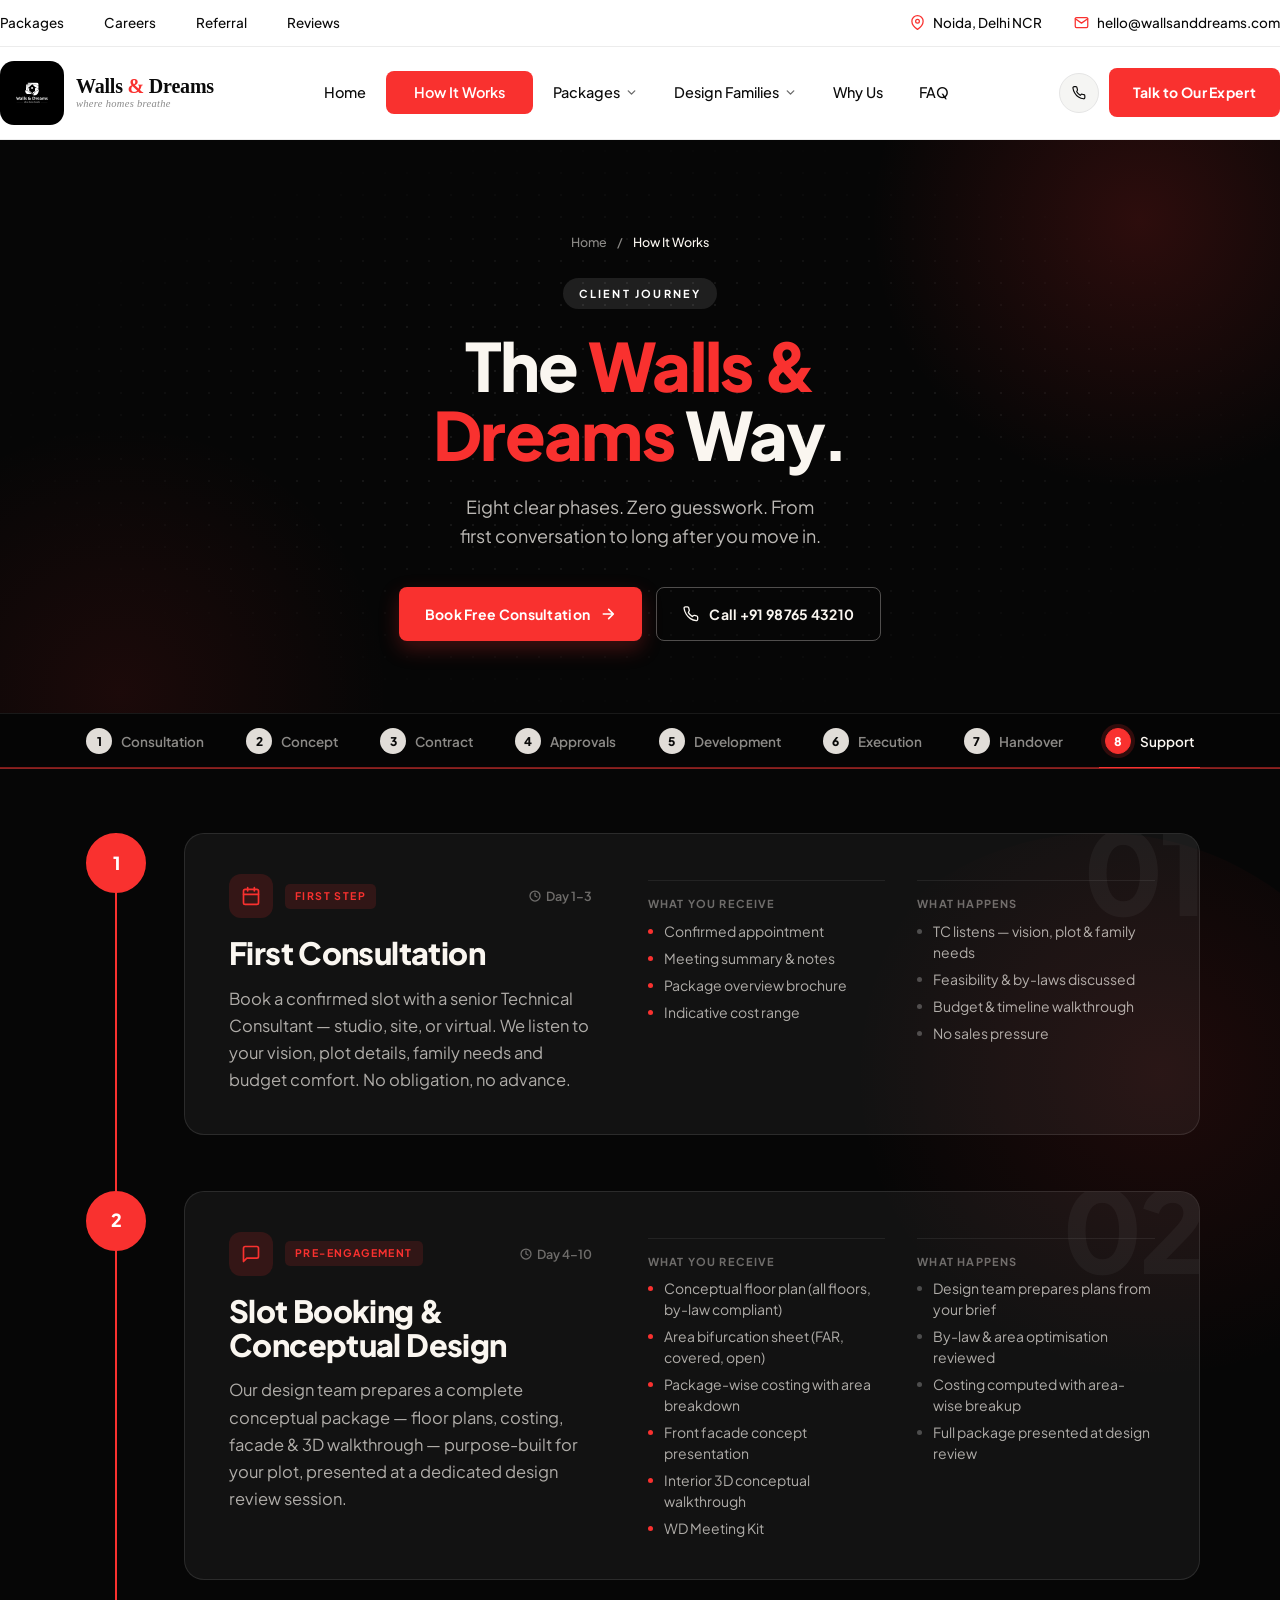
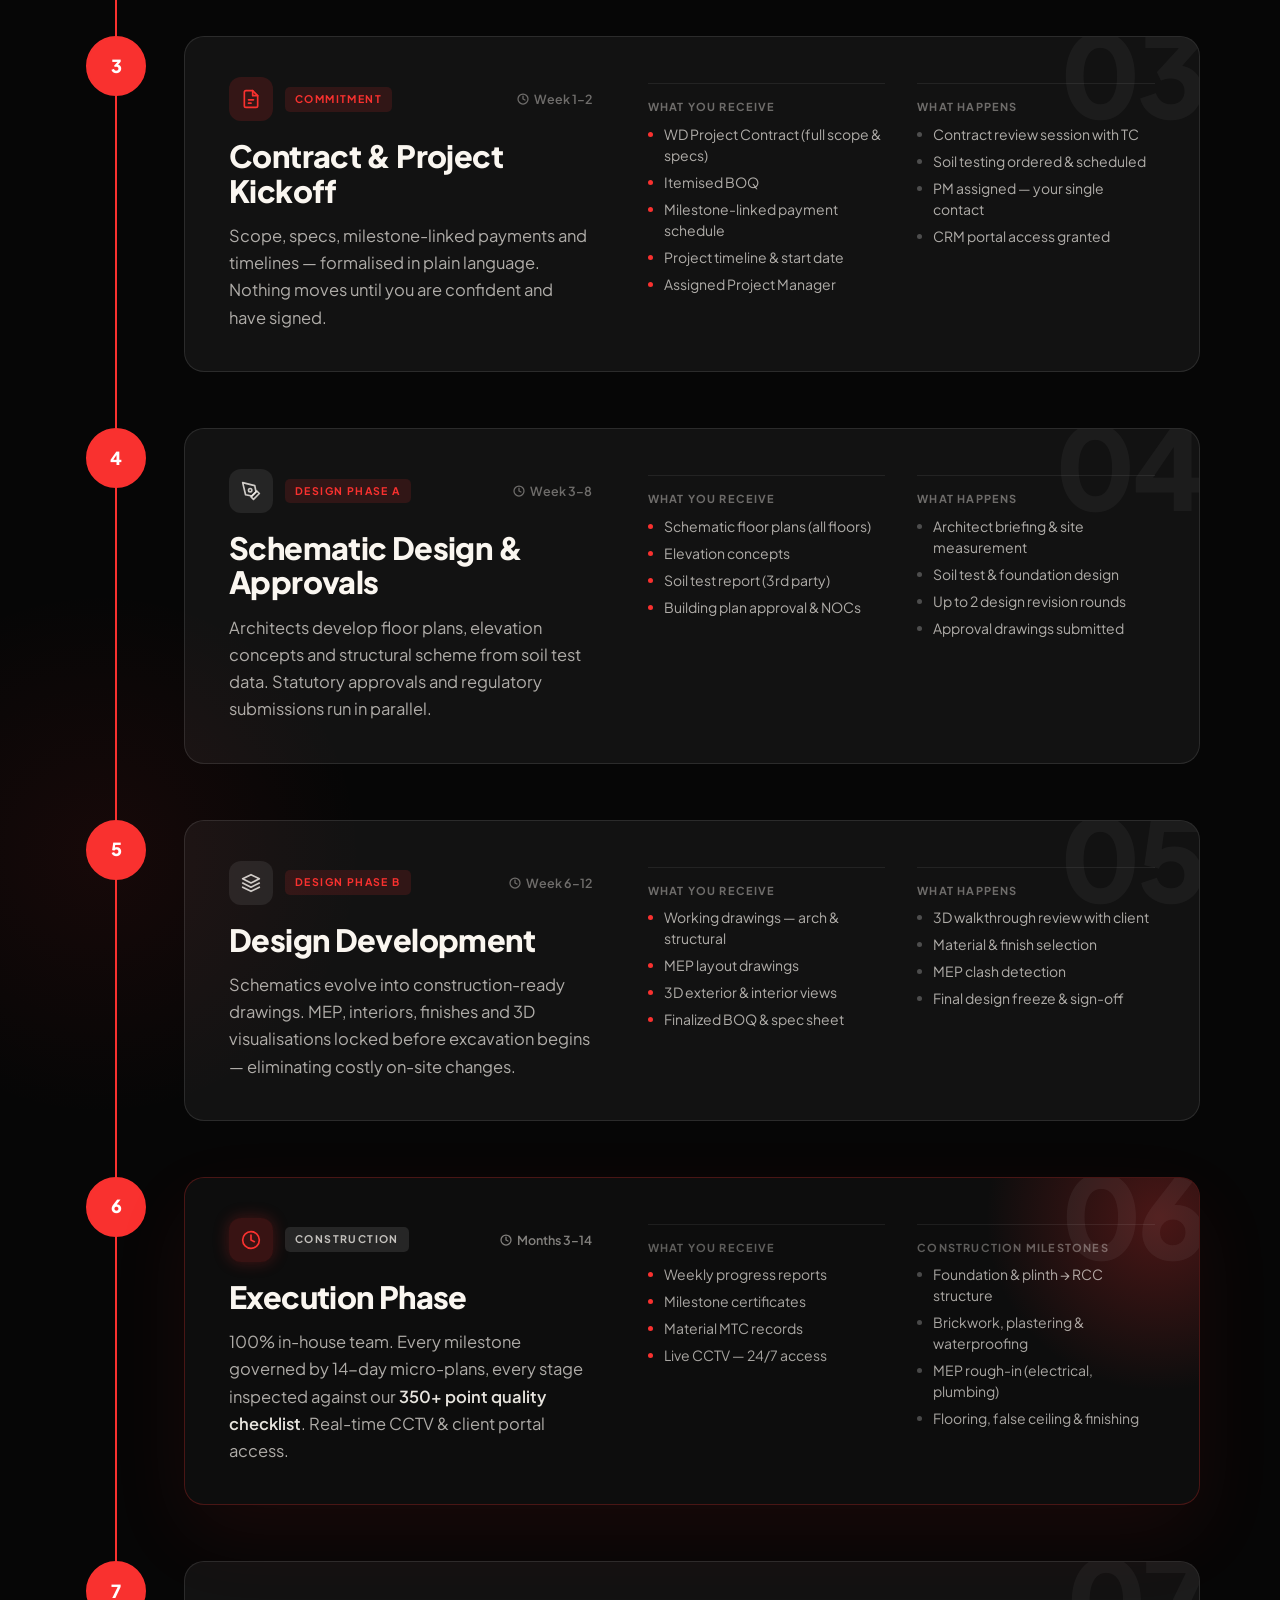
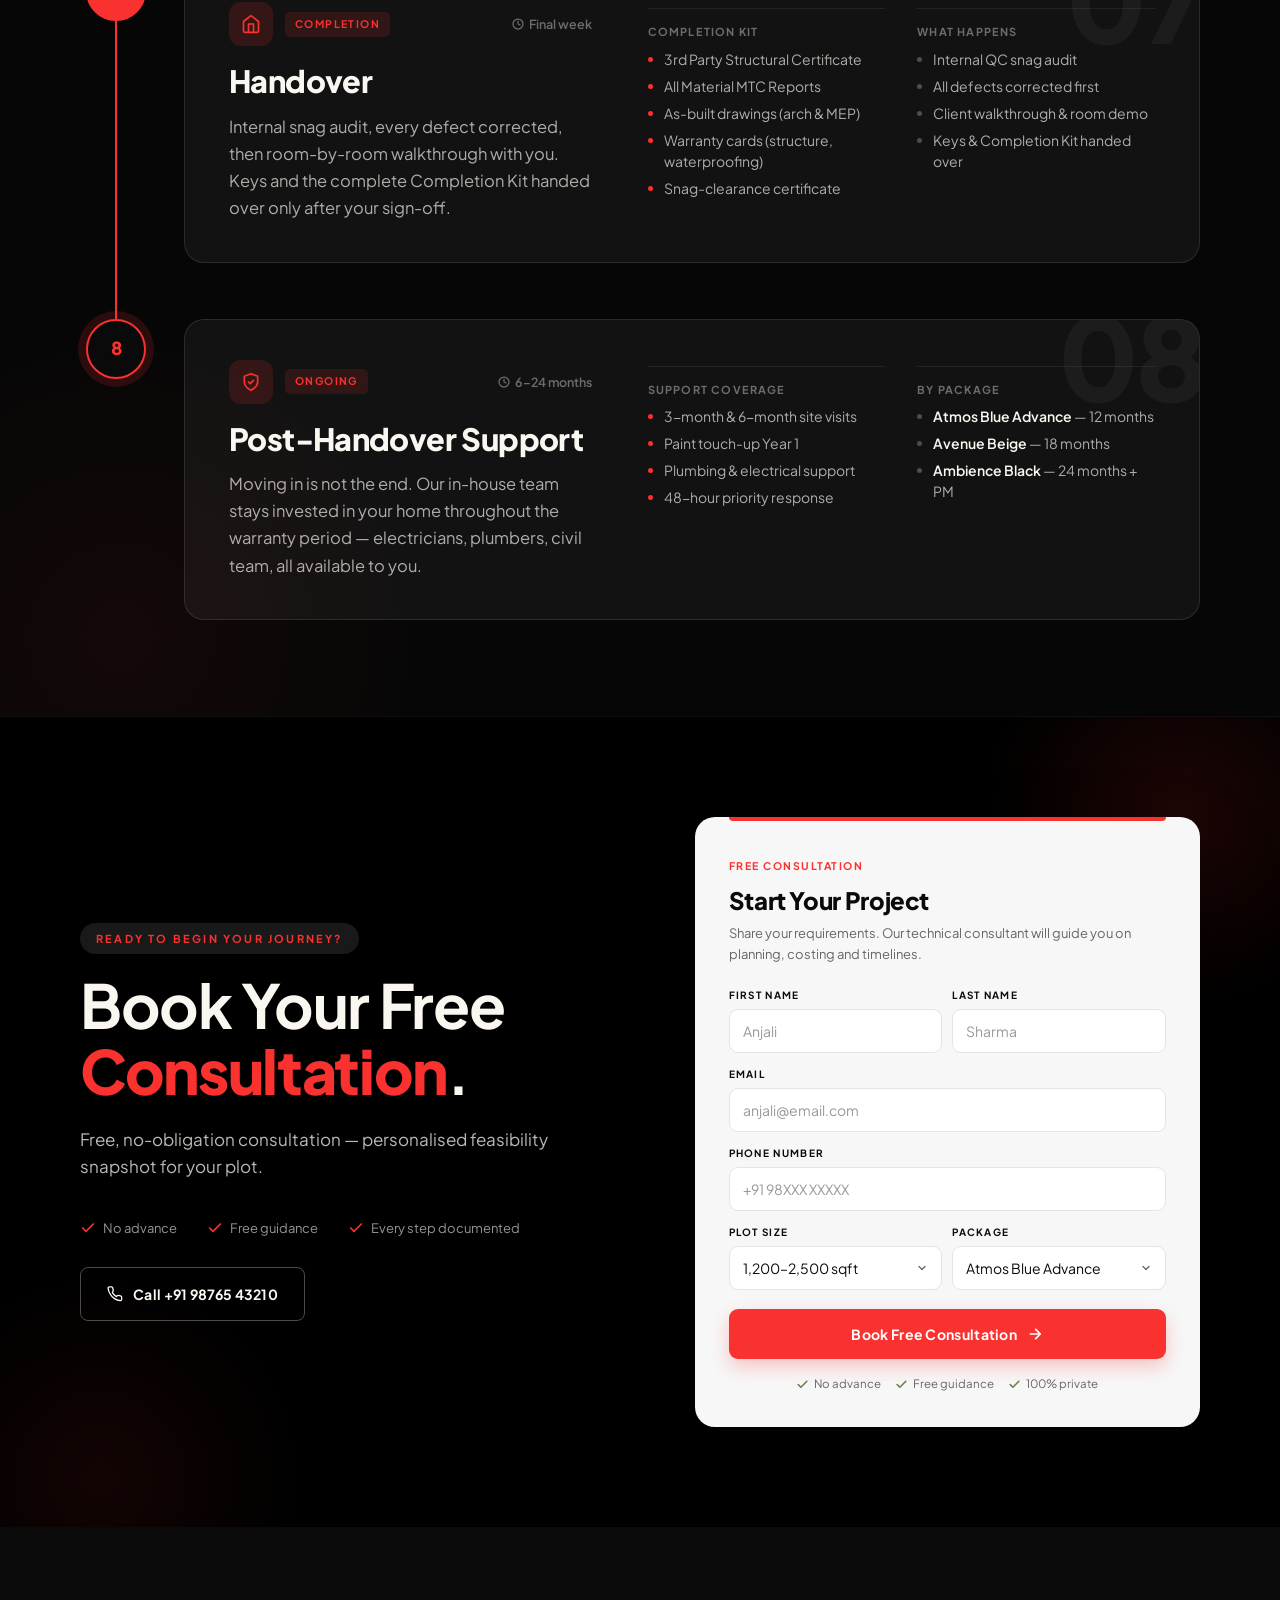
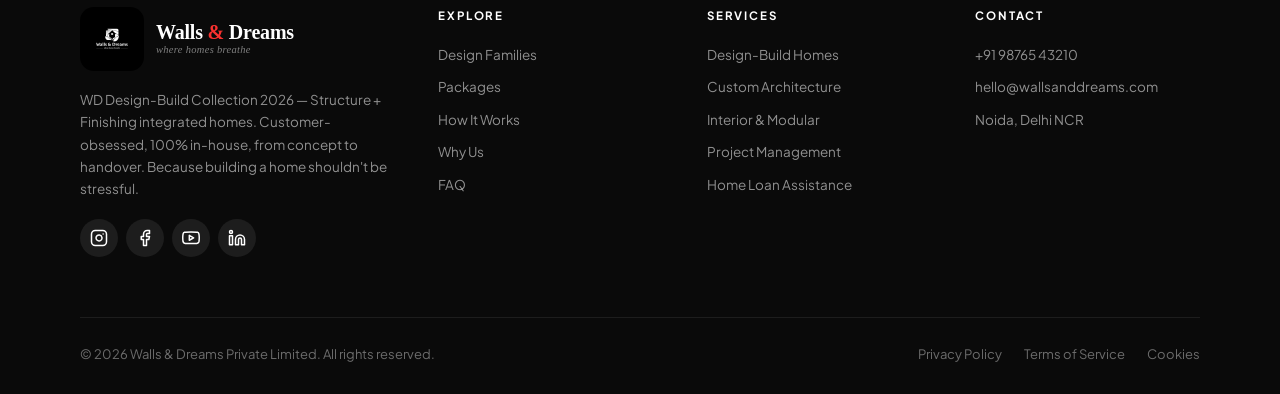
==== commit cc83da65: "How It Works v2: no lone word on the hero heading's second line "Way." was wrapping alone under "The" ====
--- a/how-it-works/v2/index.html
+++ b/how-it-works/v2/index.html
@@ -126,7 +126,7 @@
       <span aria-current="page">How It Works</span>
     </nav>
     <span class="eyebrow eyebrow-light">Client Journey</span>
-    <h1 class="hiw-h1">The <em>Walls &amp; Dreams</em> Way.</h1>
+    <h1 class="hiw-h1">The <em>Walls &amp; Dreams</em>&nbsp;Way.</h1>
     <p class="hiw-hero-sub">Eight clear phases. Zero guesswork. From first conversation to long after you move in.</p>
     <div class="hiw-hero-actions">
       <a href="#hiw-form" class="btn btn-red">Book Free Consultation
--- a/css/how-it-works-v2.css
+++ b/css/how-it-works-v2.css
@@ -97,6 +97,7 @@
   letter-spacing: -.025em;
   color: var(--cream);
   margin-top: 22px;
+  text-wrap: balance;   /* two even lines ("The Walls & / Dreams Way."), never a lone word */
 }
 .hiw-h1 em { color: var(--red); font-style: normal; }
 .hiw-hero-sub {
@@ -105,6 +106,7 @@
   font-size: 18px;
   line-height: 1.65;
   color: rgba(250,246,240,.75);
+  text-wrap: balance;
 }
 .hiw-hero-actions {
   display: flex;
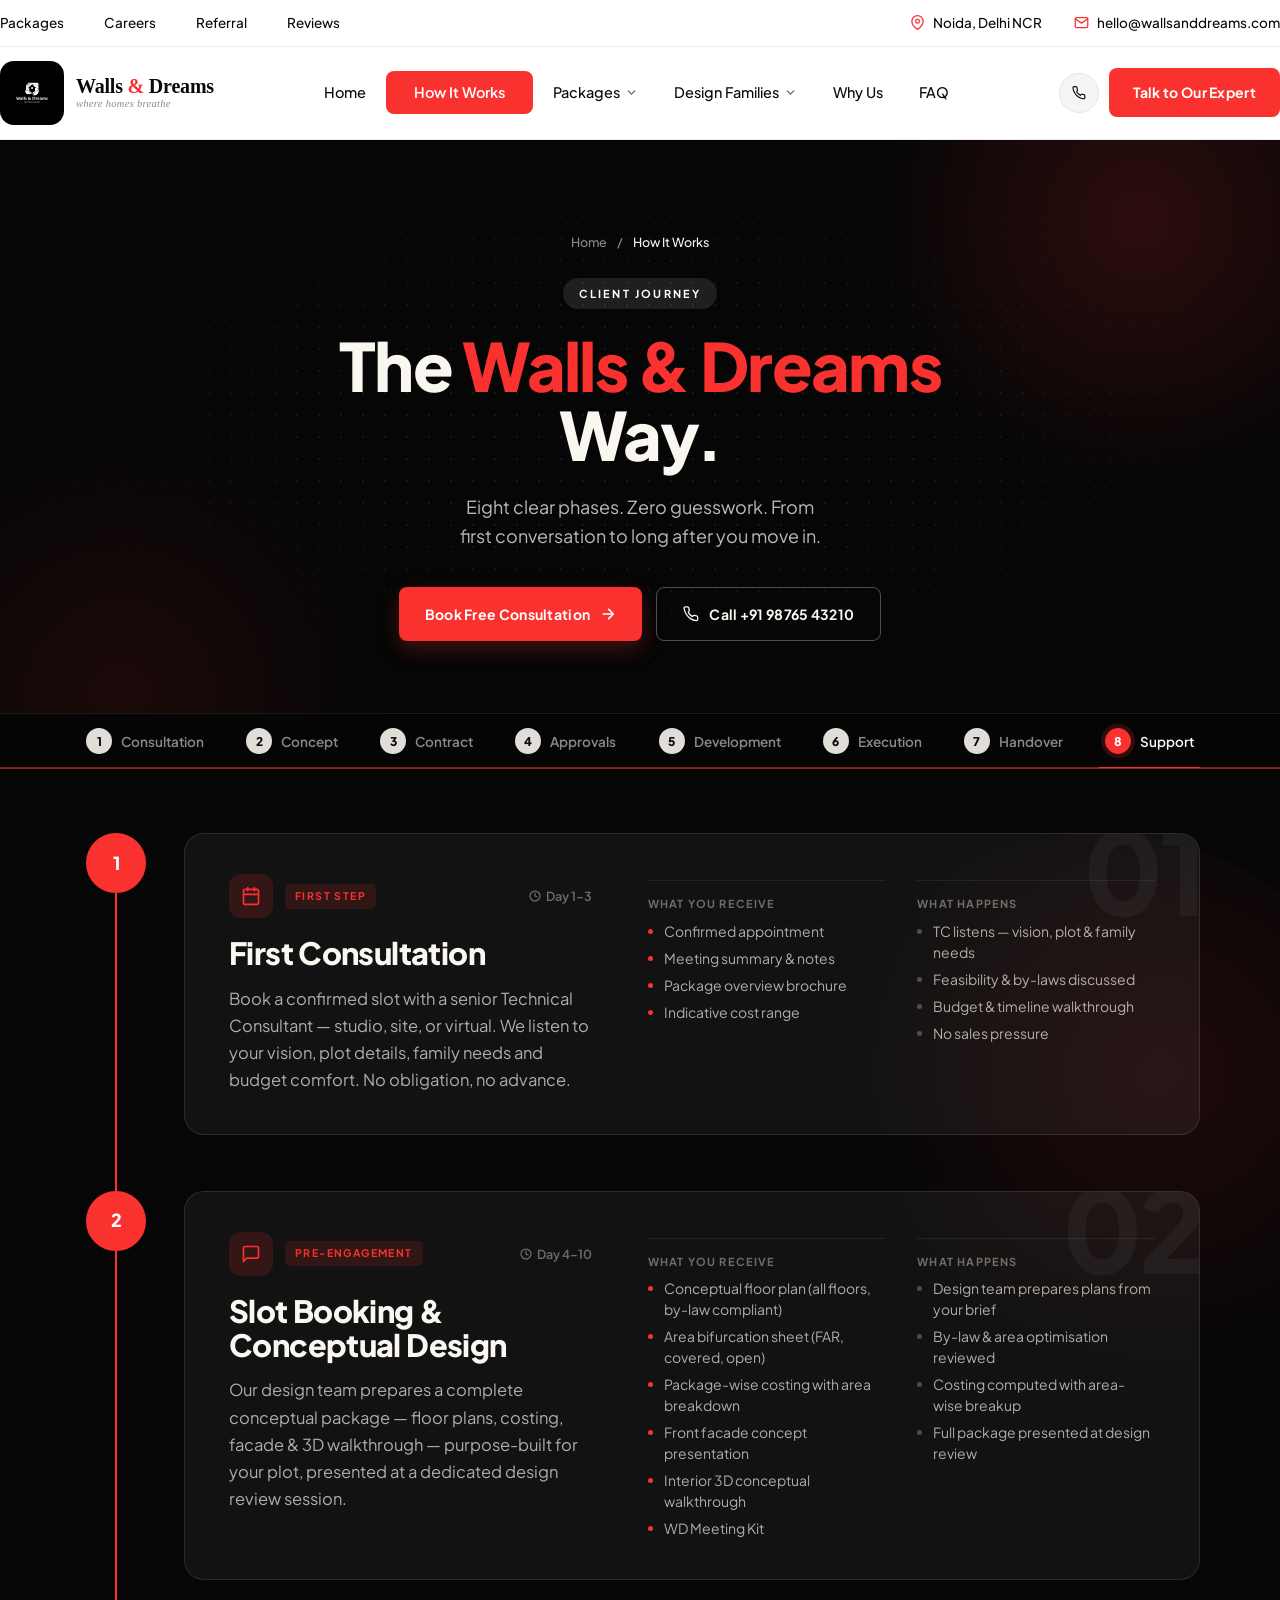
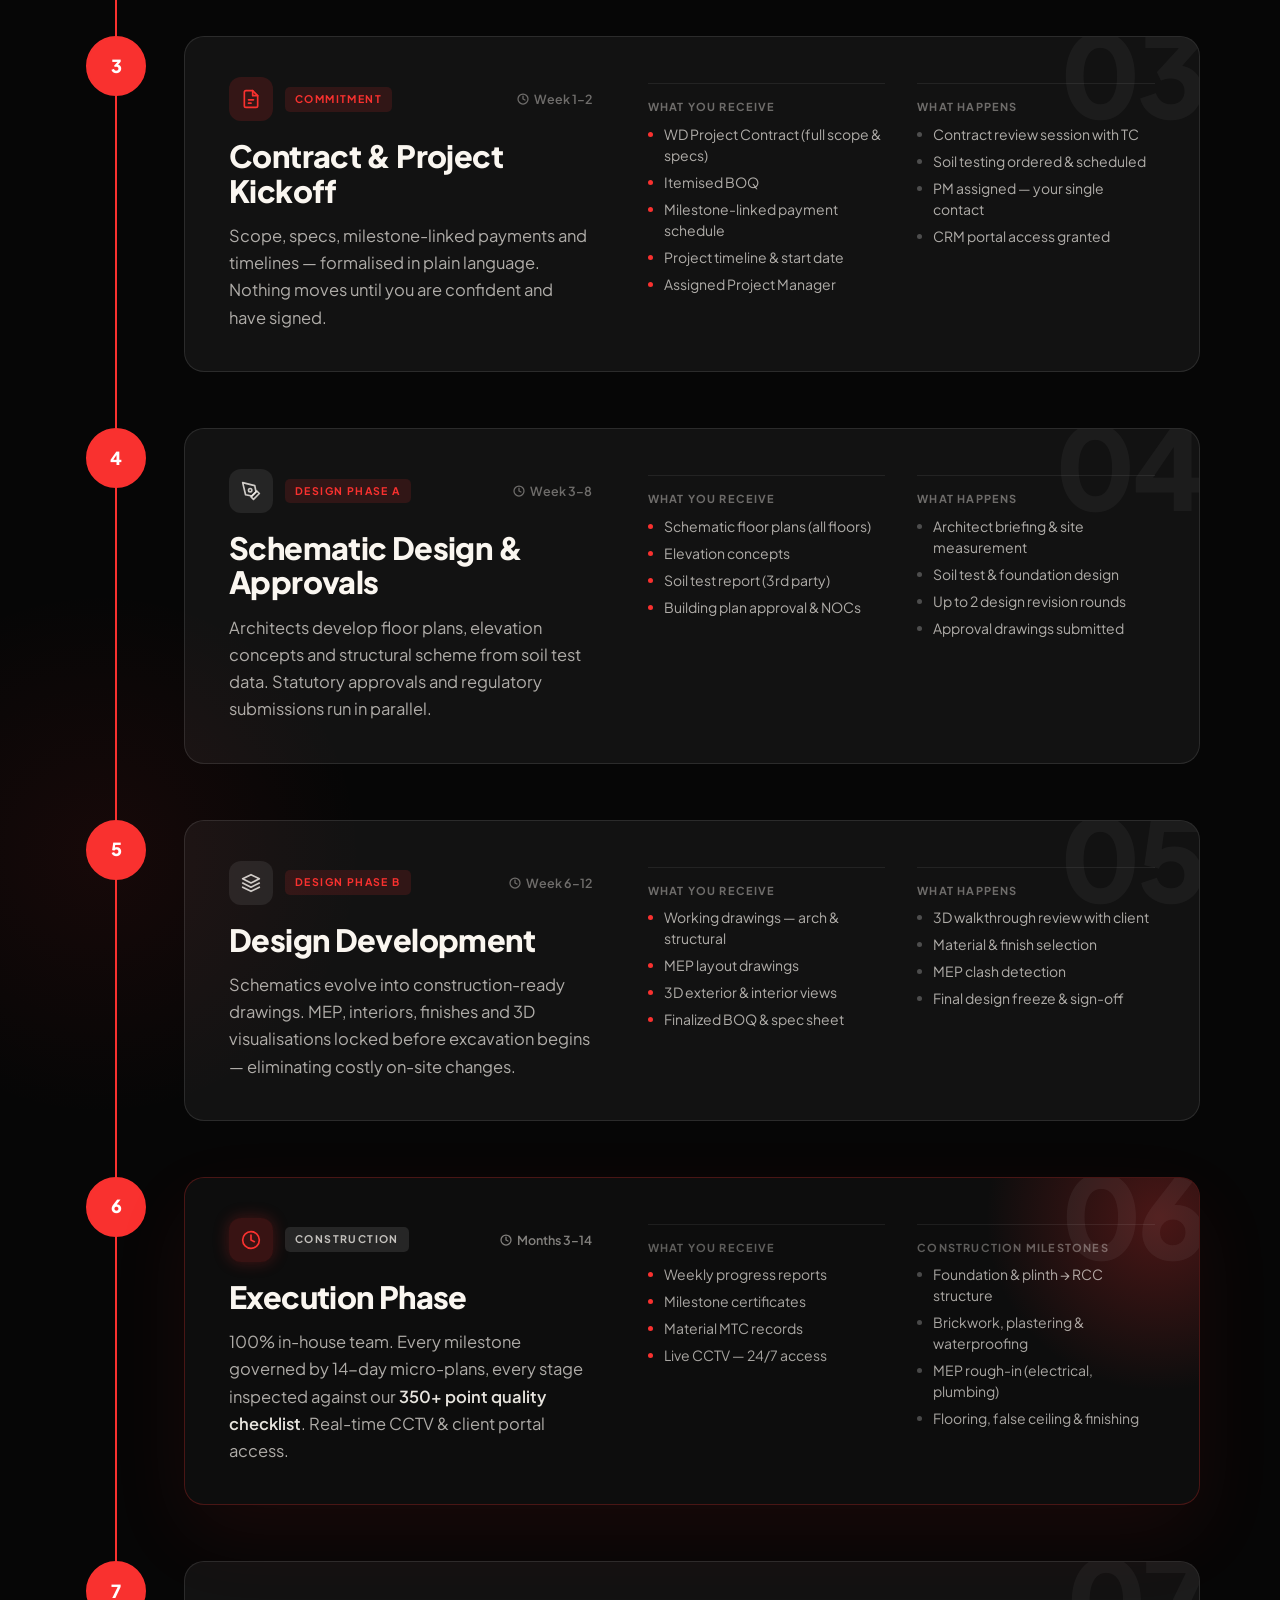
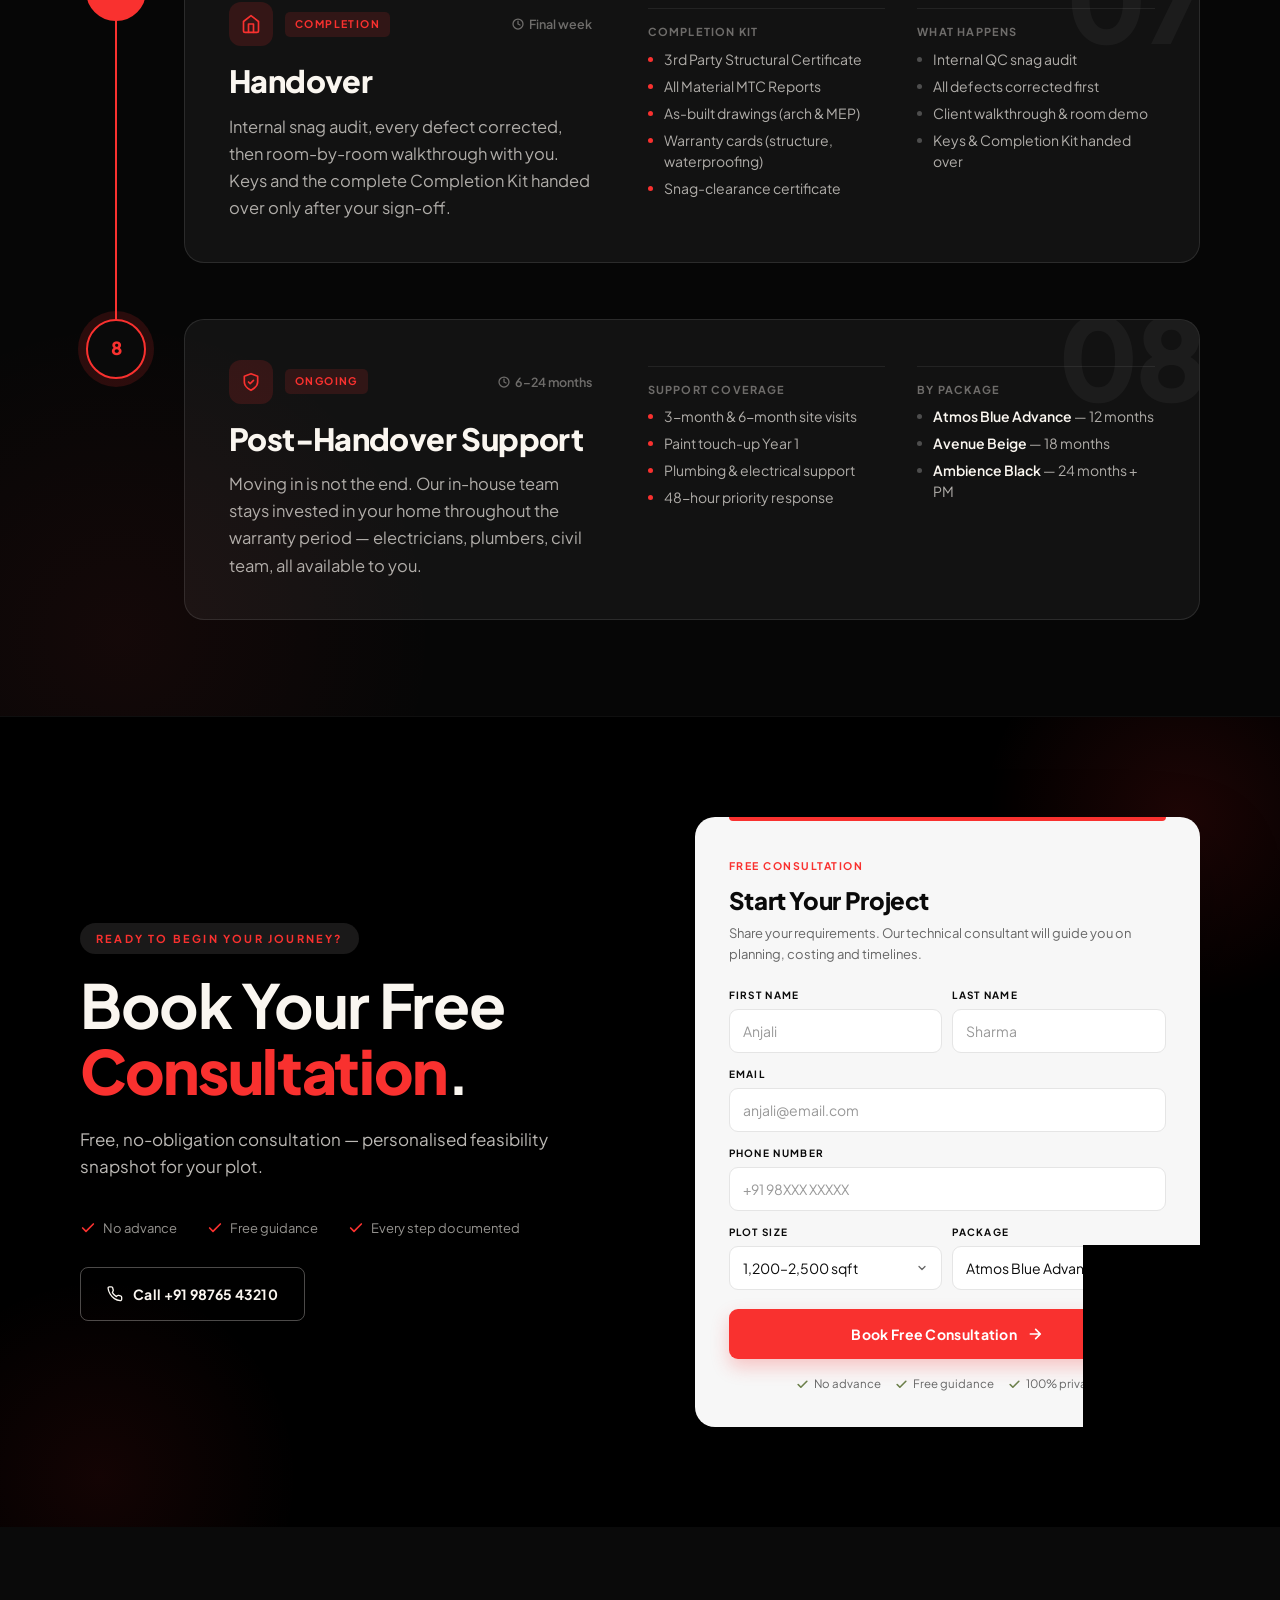
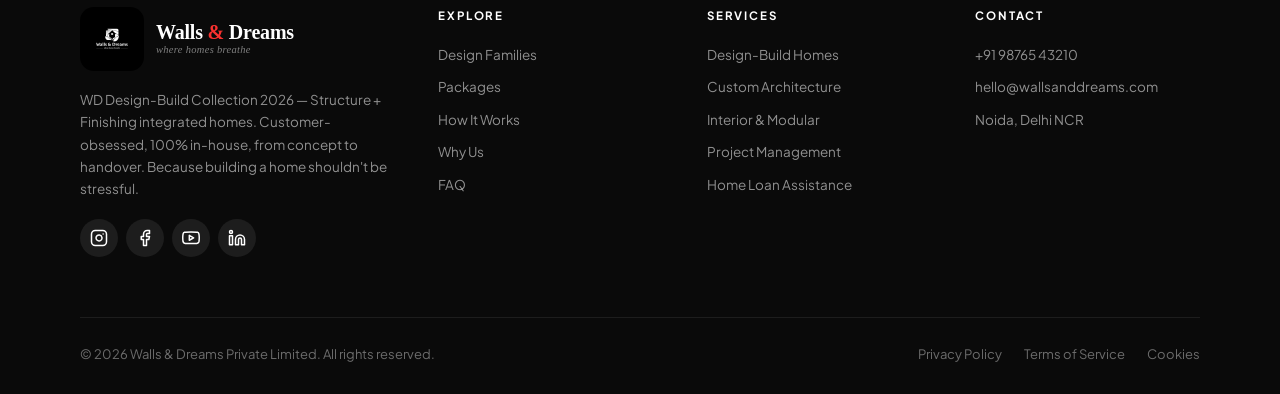
==== commit 84239f0b: "How It Works v2: hero heading keeps "The Walls & Dreams" on one line, "Way." on line two Hard <br> p" ====
--- a/how-it-works/v2/index.html
+++ b/how-it-works/v2/index.html
@@ -126,7 +126,7 @@
       <span aria-current="page">How It Works</span>
     </nav>
     <span class="eyebrow eyebrow-light">Client Journey</span>
-    <h1 class="hiw-h1">The <em>Walls &amp; Dreams</em>&nbsp;Way.</h1>
+    <h1 class="hiw-h1"><span class="hiw-h1-brand">The <em>Walls &amp; Dreams</em></span><br>Way.</h1>
     <p class="hiw-hero-sub">Eight clear phases. Zero guesswork. From first conversation to long after you move in.</p>
     <div class="hiw-hero-actions">
       <a href="#hiw-form" class="btn btn-red">Book Free Consultation
--- a/css/how-it-works-v2.css
+++ b/css/how-it-works-v2.css
@@ -97,8 +97,9 @@
   letter-spacing: -.025em;
   color: var(--cream);
   margin-top: 22px;
-  text-wrap: balance;   /* two even lines ("The Walls & / Dreams Way."), never a lone word */
-}
+}
+/* line 1 is always "The Walls & Dreams", line 2 "Way." (hard <br> in the markup) */
+.hiw-h1-brand { white-space: nowrap; }
 .hiw-h1 em { color: var(--red); font-style: normal; }
 .hiw-hero-sub {
   margin: 22px auto 0;
@@ -479,6 +480,8 @@
   .hiw-page .btn-talk { padding: 10px 12px; font-size: 12.5px; }
 
   .hiw-hero { padding: 56px 0 56px; }
+  /* "The Walls & Dreams" must stay on one line: scale with the viewport on phones (≈34px at 360px) */
+  .hiw-h1 { font-size: clamp(1.9rem, 9.4vw, 2.6rem); }
   .hiw-hero-sub { font-size: 16px; }
   .hiw-hero-actions { flex-direction: column; align-items: stretch; }
   .hiw-hero-actions .btn { justify-content: center; }
